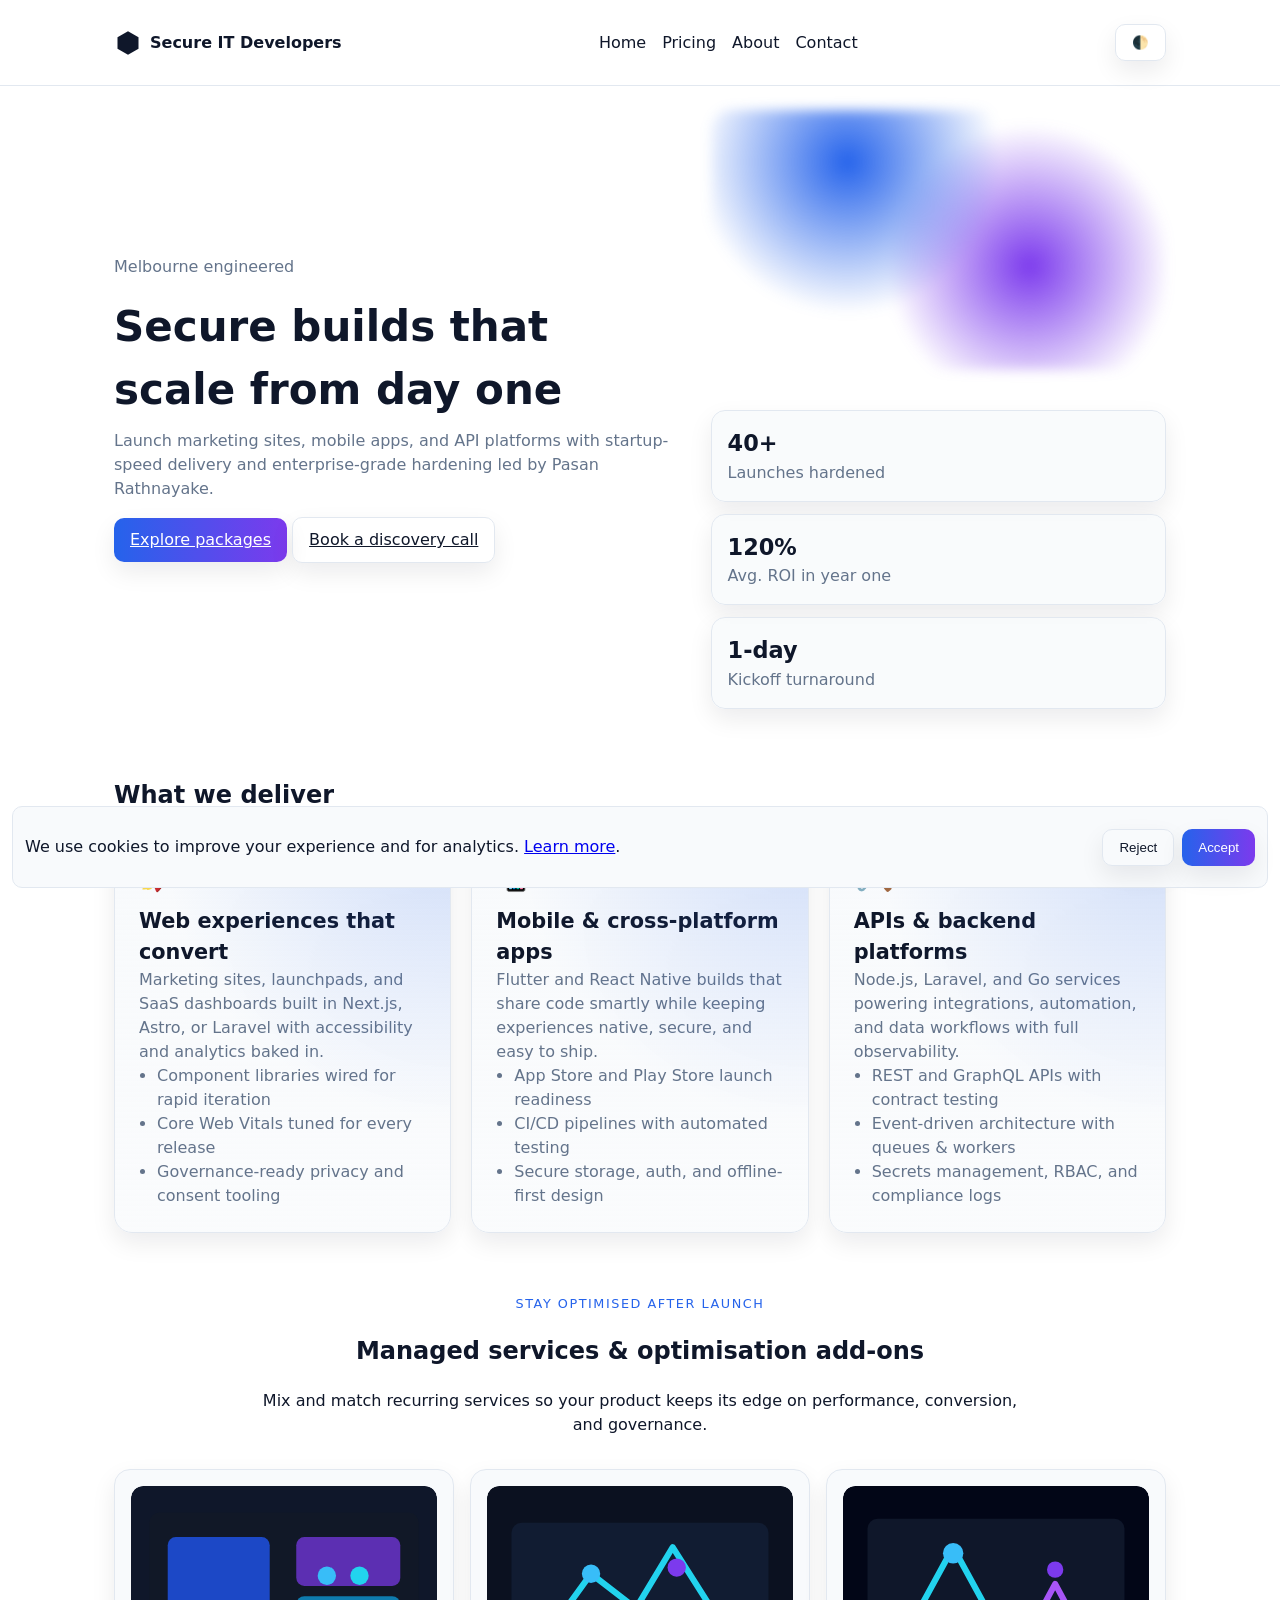
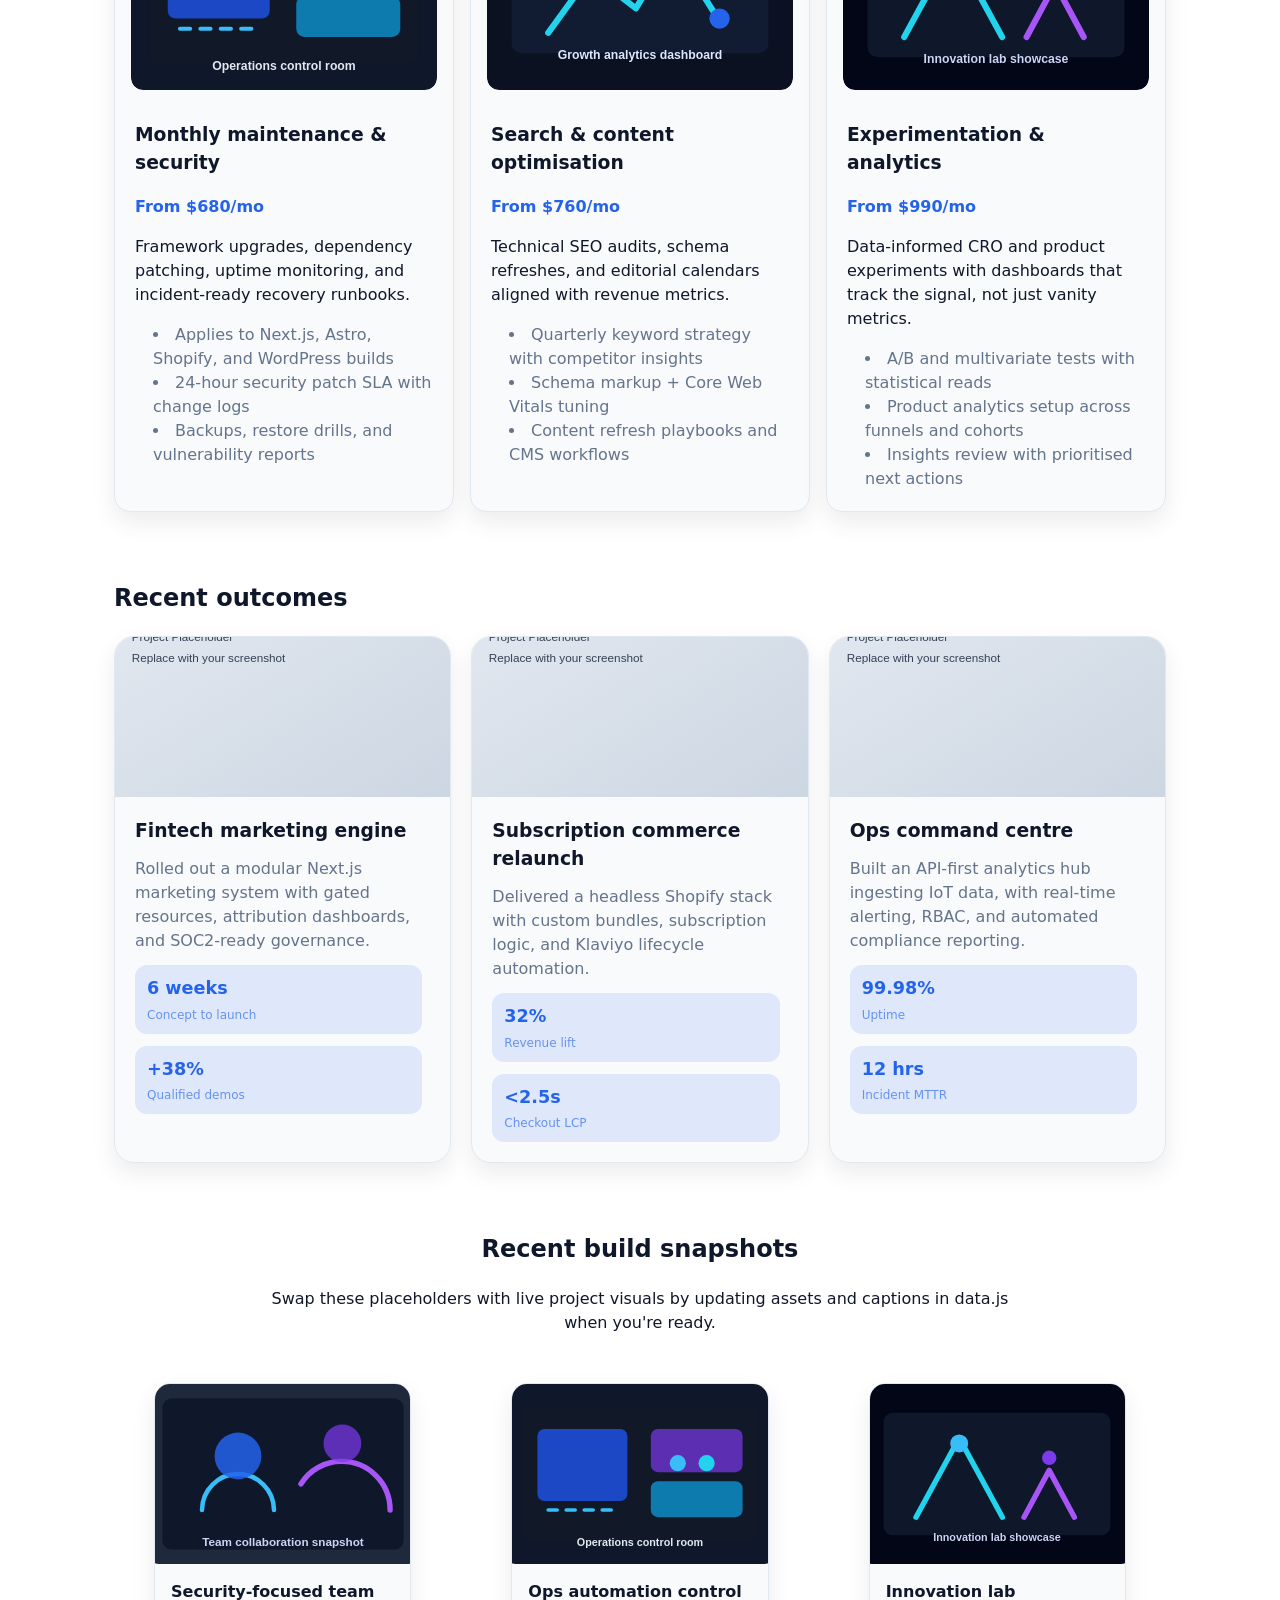
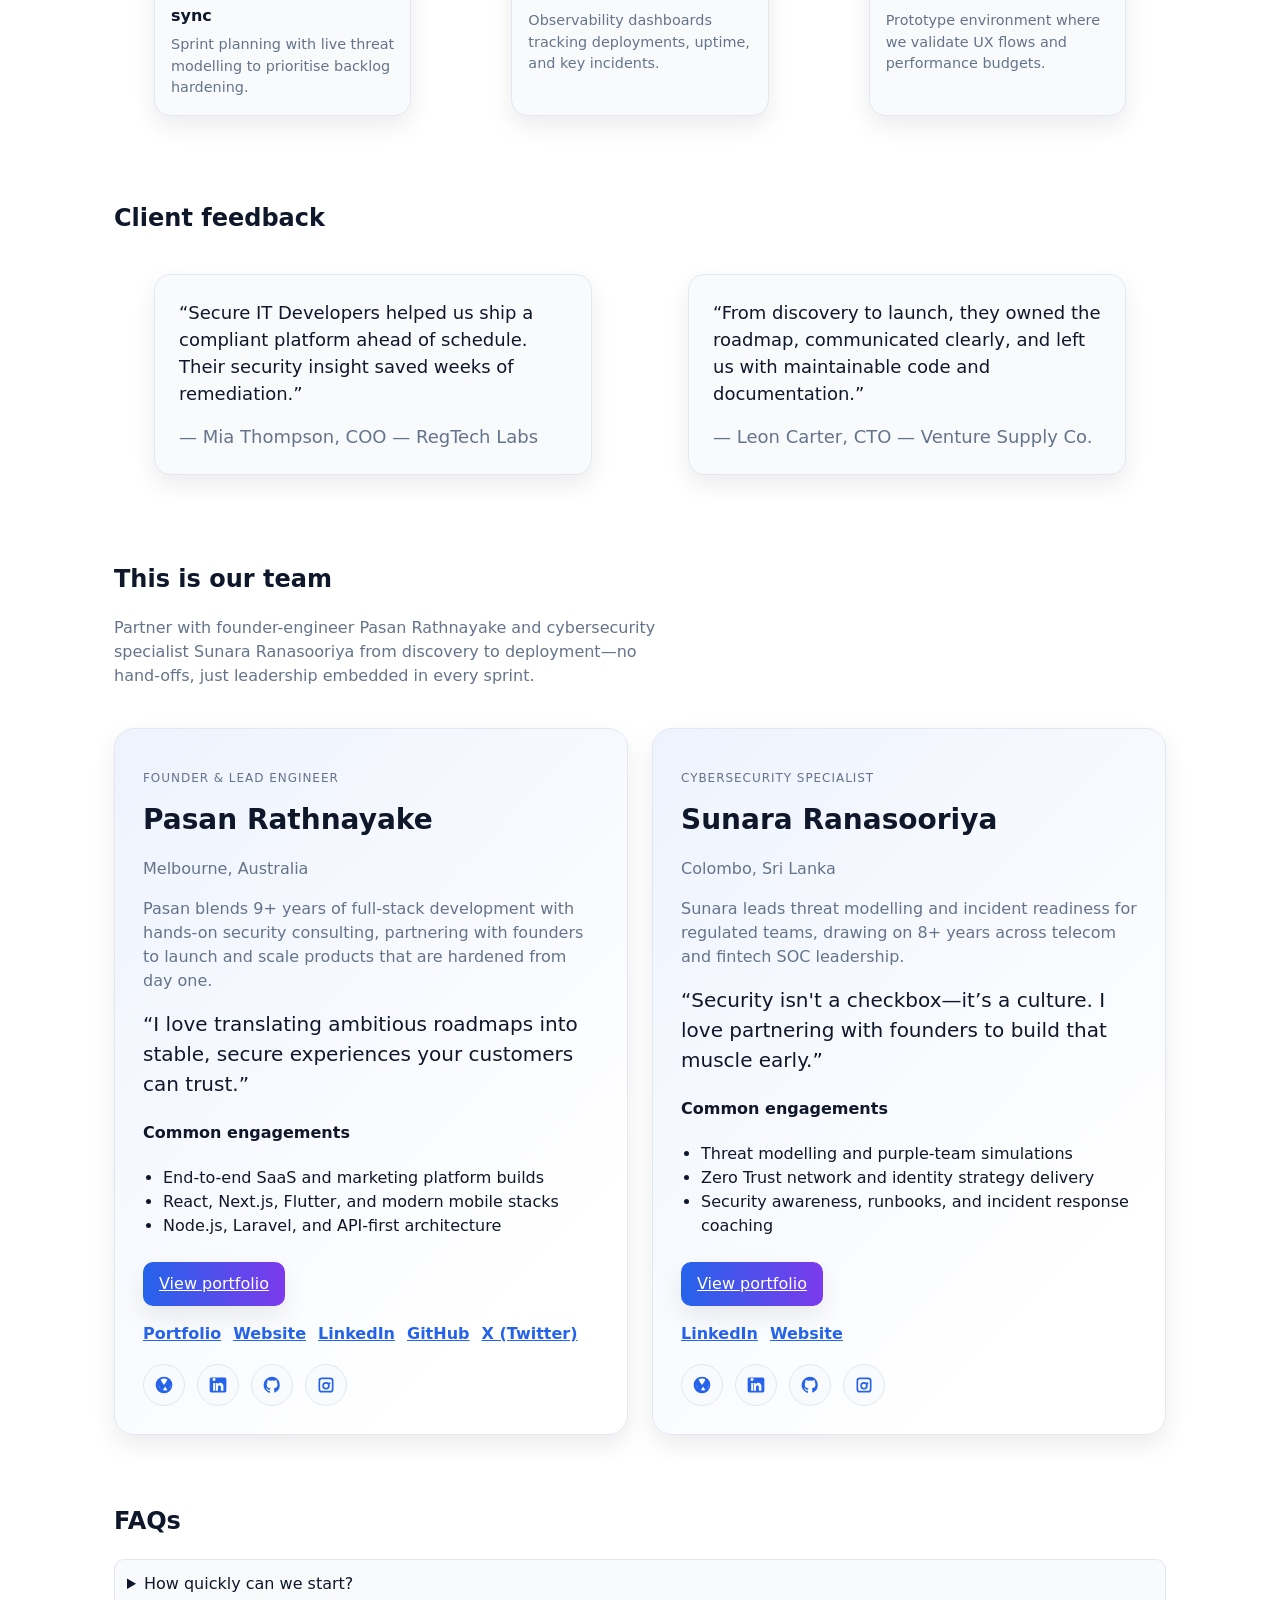
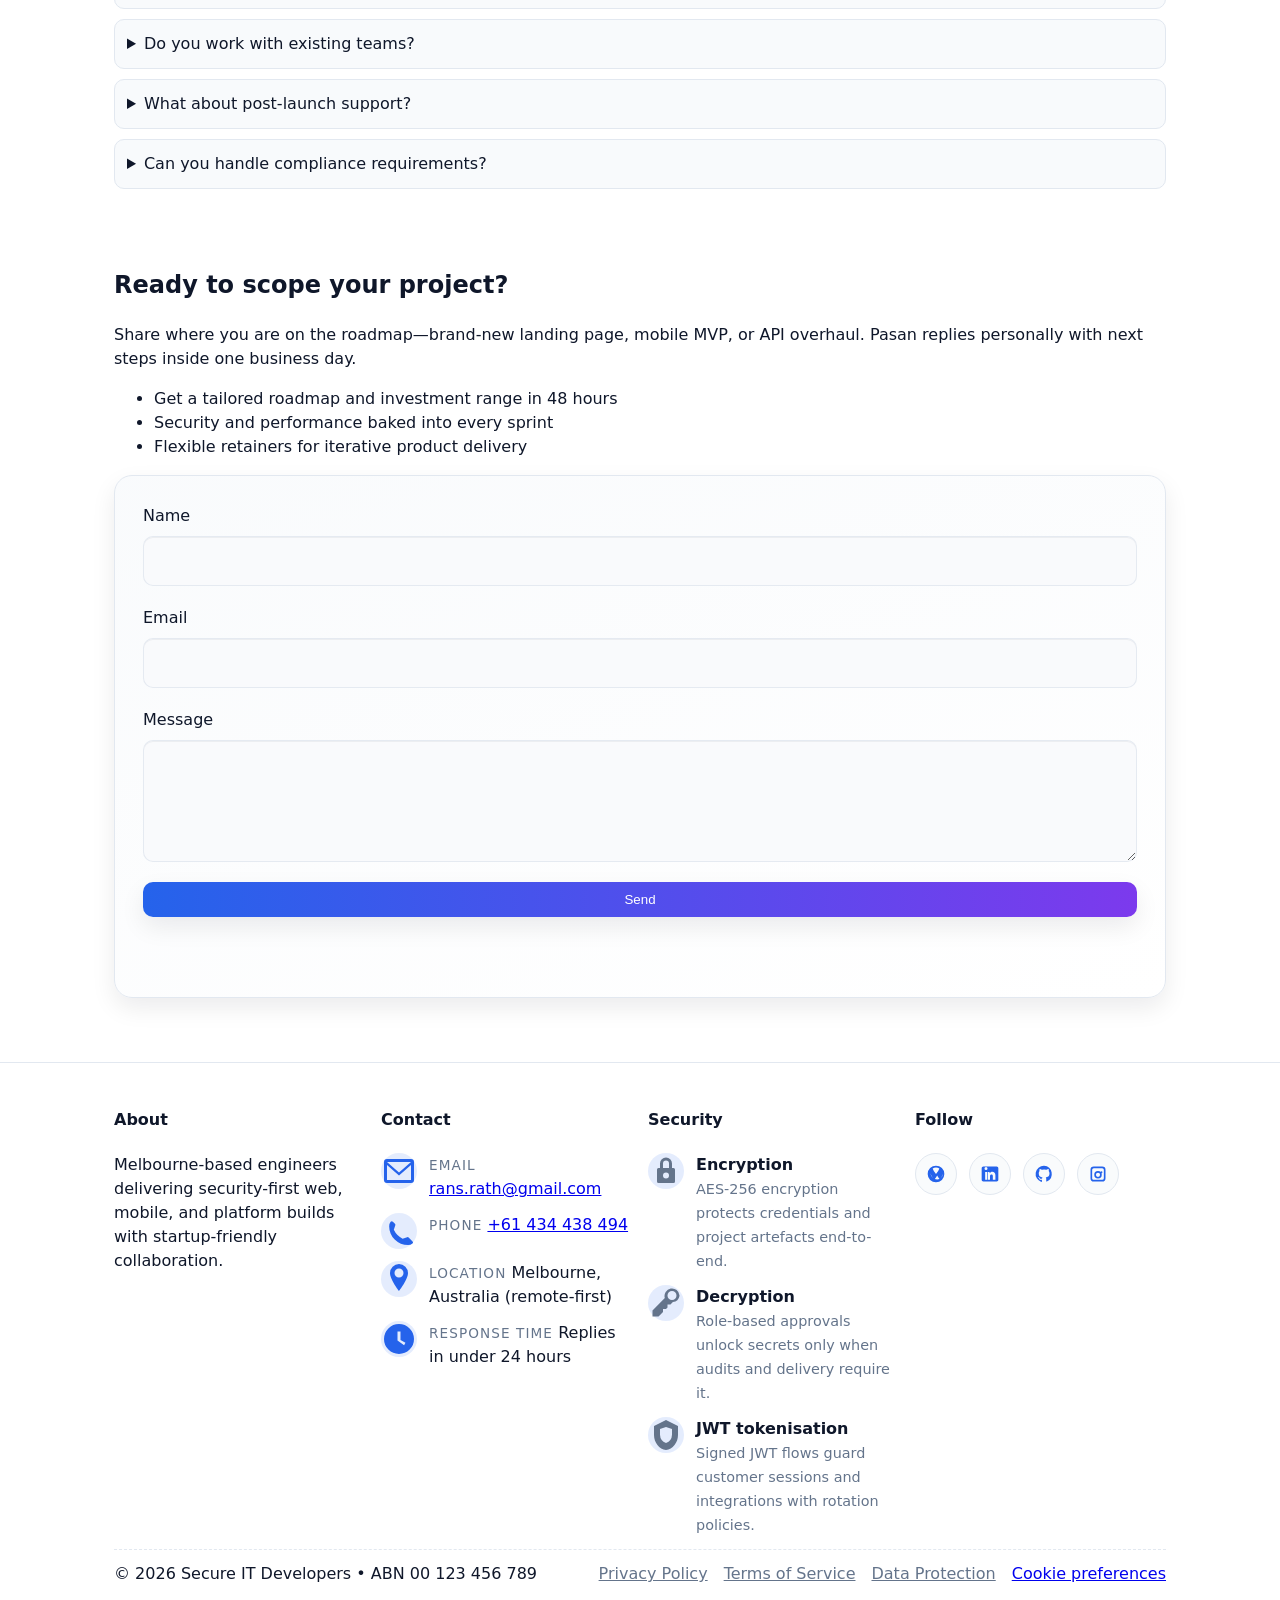
==== index.html @ 6c577ab0 "Refine payment review, legal content, and shared data structure" ====
<!DOCTYPE html>
<html lang="en" data-theme="light">
  <head>
    <meta charset="utf-8" />
    <meta name="viewport" content="width=device-width, initial-scale=1" />
    <title>Secure IT Developers</title>
    <meta name="description" content="" />
    <meta name="keywords" content="" />
    <link rel="canonical" href="#" />
    <meta property="og:title" content="" />
    <meta property="og:description" content="" />
    <meta property="og:type" content="website" />
    <meta property="og:url" content="" />
    <meta property="og:image" content="" />
    <meta name="twitter:card" content="summary_large_image" />
    <meta name="twitter:title" content="" />
    <meta name="twitter:description" content="" />
    <meta name="twitter:image" content="" />
    <link rel="icon" href="assets/img/favicon.svg" />
    <link rel="stylesheet" href="assets/css/styles.css" />
    <script defer src="assets/js/env.js"></script>
    <script defer src="assets/js/data.js"></script>
    <script type="module" src="assets/js/main.js"></script>
    <script id="orgJsonLd" type="application/ld+json"></script>
  </head>

  <body data-page="home">
    <div id="pageLoader" class="page-loader" aria-hidden="true">
      <div class="page-loader__spinner"></div>
      <p>Loading Secure IT Developers…</p>
    </div>
    <header class="site-header" role="banner">
      <div class="container nav-wrap">
        <a class="brand" href="index.html" aria-label="Go to home">
          <svg width="28" height="28" viewBox="0 0 24 24" aria-hidden="true">
            <path d="M12 2l9 5v10l-9 5-9-5V7l9-5z" fill="currentColor" />
          </svg>
          <span data-bind="brandName"></span>
        </a>
        <nav id="primaryNav" class="primary-nav" role="navigation" aria-label="Primary"></nav>
        <button
          id="themeToggle"
          class="btn btn-ghost"
          aria-pressed="false"
          aria-label="Toggle dark mode"
        >
          🌓
        </button>
      </div>
    </header>

    <main id="main">
      <section class="hero container">
        <div class="hero-text">
          <p class="eyebrow" id="heroEyebrow"></p>
          <h1 id="heroTitle"></h1>
          <p id="heroSubtitle"></p>
          <div class="cta-row">
            <a class="btn" id="heroPrimary" href="#"></a>
            <a class="btn btn-ghost" id="heroSecondary" href="#"></a>
          </div>
        </div>
        <div class="hero-art" aria-hidden="true">
          <div class="blob"></div>
          <div class="hero-metrics">
            <div>
              <strong>40+</strong>
              <span>Launches hardened</span>
            </div>
            <div>
              <strong>120%</strong>
              <span>Avg. ROI in year one</span>
            </div>
            <div>
              <strong>1-day</strong>
              <span>Kickoff turnaround</span>
            </div>
          </div>
        </div>
      </section>

      <section class="container services js-reveal">
        <h2 id="servicesHeading"></h2>
        <div class="services-grid" id="servicesCards"></div>
      </section>

      <section class="container add-ons js-reveal">
        <div class="section-header">
          <p class="eyebrow" id="addOnsEyebrow"></p>
          <h2 id="addOnsHeading"></h2>
          <p id="addOnsCopy"></p>
        </div>
        <div class="grid-3" id="addOnsCards"></div>
      </section>

      <section class="container portfolio js-reveal">
        <h2 id="highlightsHeading"></h2>
        <div class="outcome-grid" id="highlightsGrid"></div>
      </section>

      <section class="container media-gallery js-reveal">
        <div class="section-header">
          <h2 id="galleryHeading"></h2>
          <p id="galleryCopy"></p>
        </div>
        <div class="gallery-grid" id="galleryGrid"></div>
      </section>

      <section class="container testimonials js-reveal">
        <h2 id="testimonialsHeading"></h2>
        <div class="quotes" id="testimonialsList"></div>
      </section>

      <section class="container team-spotlight">
        <div class="team-intro js-reveal">
          <h2 id="teamSpotlightHeading"></h2>
          <p id="teamSpotlightCopy"></p>
        </div>
        <div id="teamSpotlightGrid" class="team-grid" aria-live="polite"></div>
      </section>

      <section class="container faqs js-reveal">
        <h2>FAQs</h2>
        <div id="faqsContainer"></div>
      </section>

      <section id="contact" class="container contact">
        <h2 id="homeContactHeading"></h2>
        <p id="contactCopy"></p>
        <ul id="homeContactPoints"></ul>
        <form
          id="contactForm"
          class="form"
          novalidate
          data-form-key="contact"
        >
          <div class="form-row">
            <label for="name">Name</label>
            <input id="name" name="name" autocomplete="name" required />
          </div>
          <div class="form-row">
            <label for="email">Email</label>
            <input
              id="email"
              name="email"
              type="email"
              autocomplete="email"
              required
            />
          </div>
          <div class="form-row">
            <label for="msg">Message</label>
            <textarea id="msg" name="message" rows="4" required></textarea>
          </div>
          <input type="hidden" name="form" value="Home contact" />
          <button class="btn" type="submit">Send</button>
          <p id="contactStatus" role="status" aria-live="polite"></p>
        </form>
      </section>
    </main>

    <footer class="site-footer">
      <div class="container">
        <div class="foot-grid">
          <div>
            <h4>About</h4>
            <p id="footerAbout"></p>
          </div>
          <div>
            <h4>Contact</h4>
            <ul id="footerContact" class="footer-contact"></ul>
          </div>
          <div>
            <h4>Security</h4>
            <ul id="footerSecurity" class="footer-security"></ul>
          </div>
          <div>
            <h4>Follow</h4>
            <ul class="social" id="footerSocial"></ul>
          </div>
        </div>
        <div class="foot-bottom">
          <span id="footerLegal"></span>
          <nav id="footerPolicies" class="foot-links" aria-label="Legal"></nav>
          <a href="#" id="openCookie" class="link">Cookie preferences</a>
        </div>
      </div>
    </footer>

    <div
      id="cookieBanner"
      class="cookie-banner"
      role="dialog"
      aria-live="polite"
      aria-label="Cookie notice"
    >
      <p>
        We use cookies to improve your experience and for analytics.
        <a href="#" class="link">Learn more</a>.
      </p>
      <div class="cookie-actions">
        <button class="btn btn-ghost" data-cookie="reject">Reject</button>
        <button class="btn" data-cookie="accept">Accept</button>
      </div>
    </div>
  </body>
</html>
---- assets/css/styles.css ----
@import url("./base.css");
@import url("./components.css");
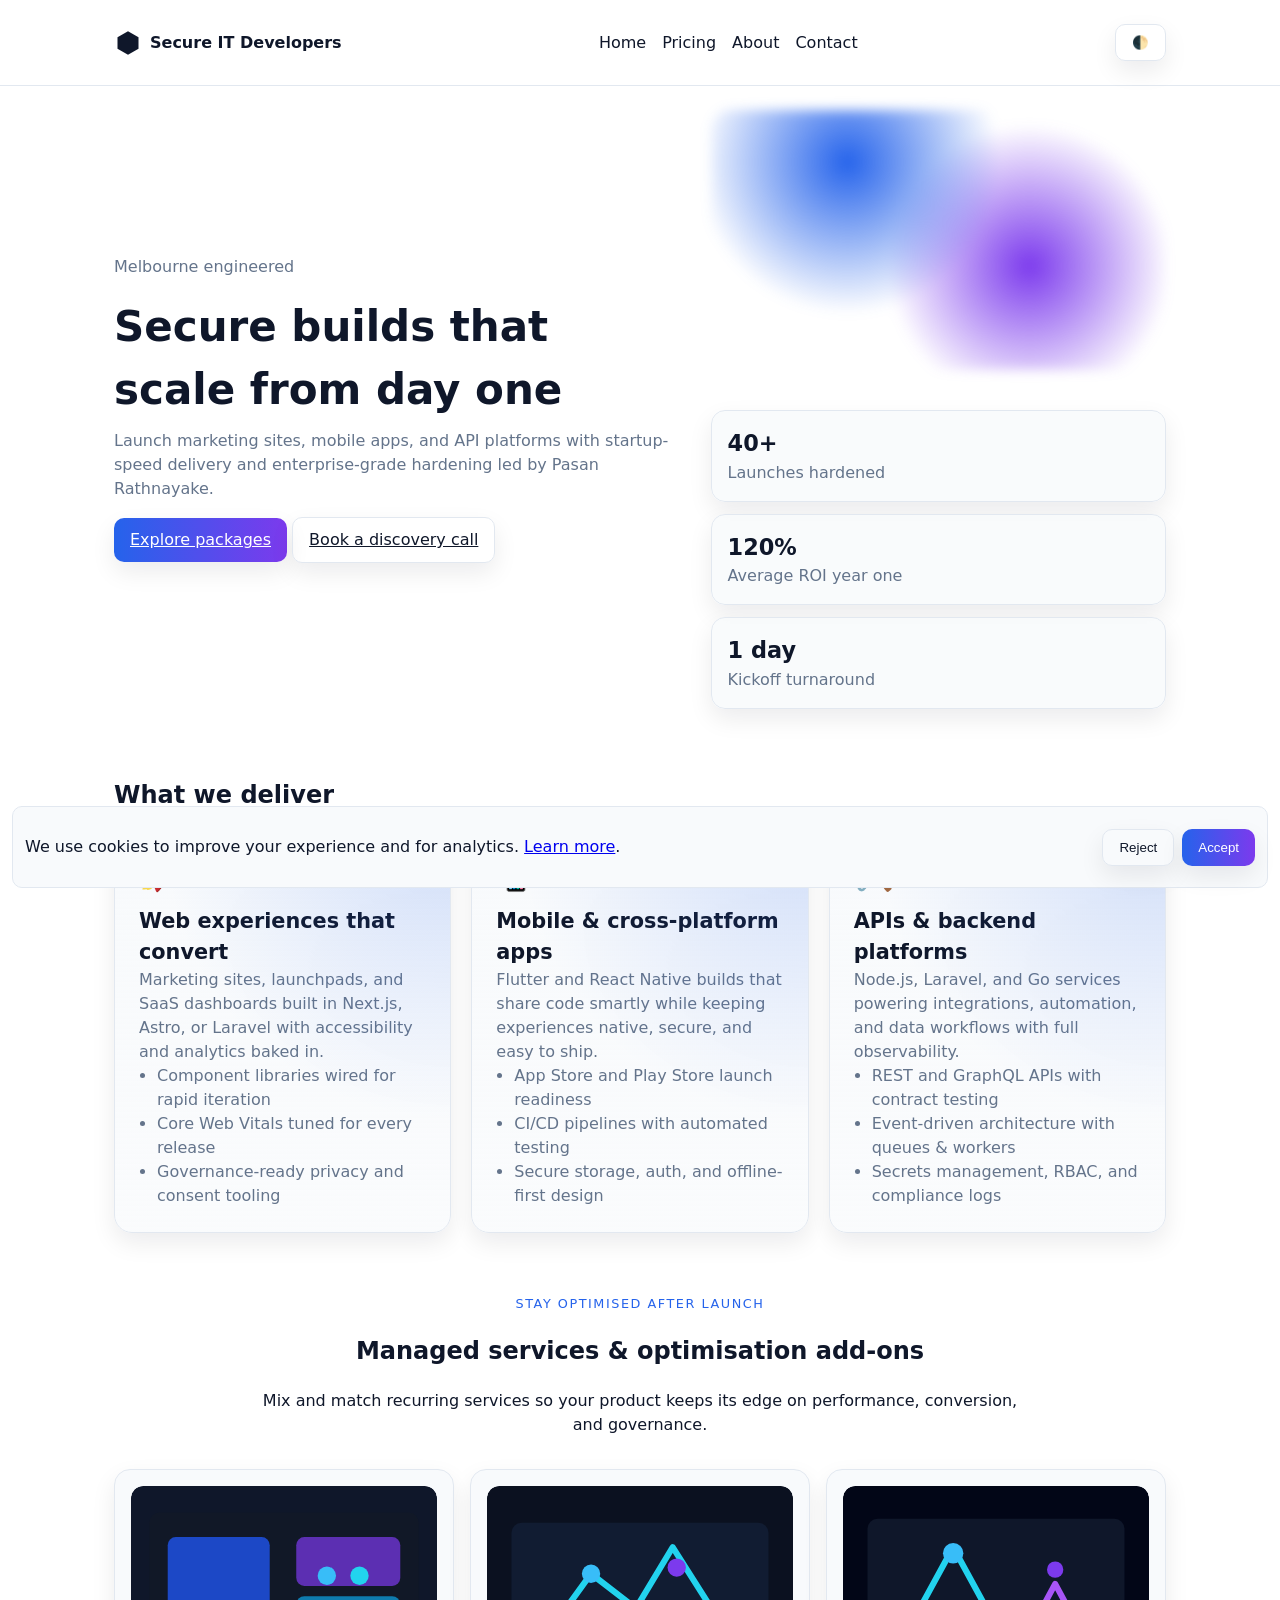
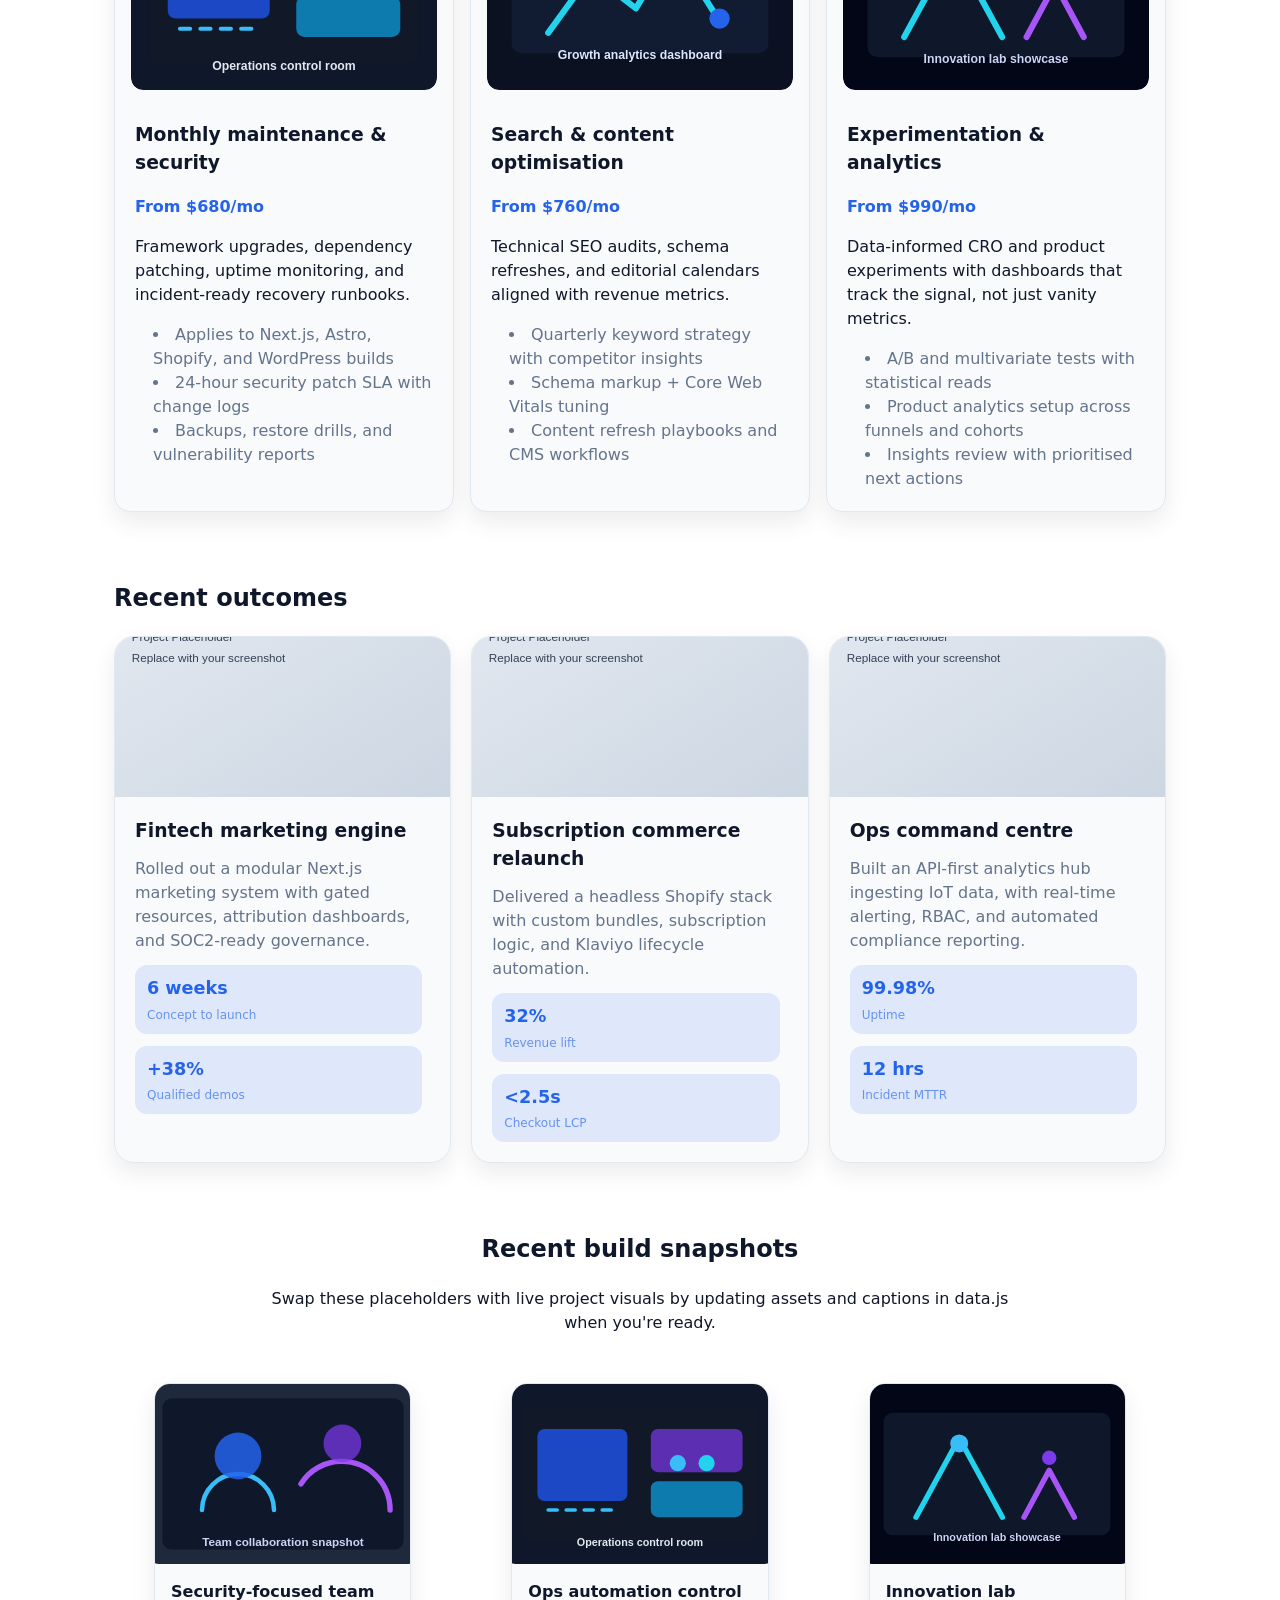
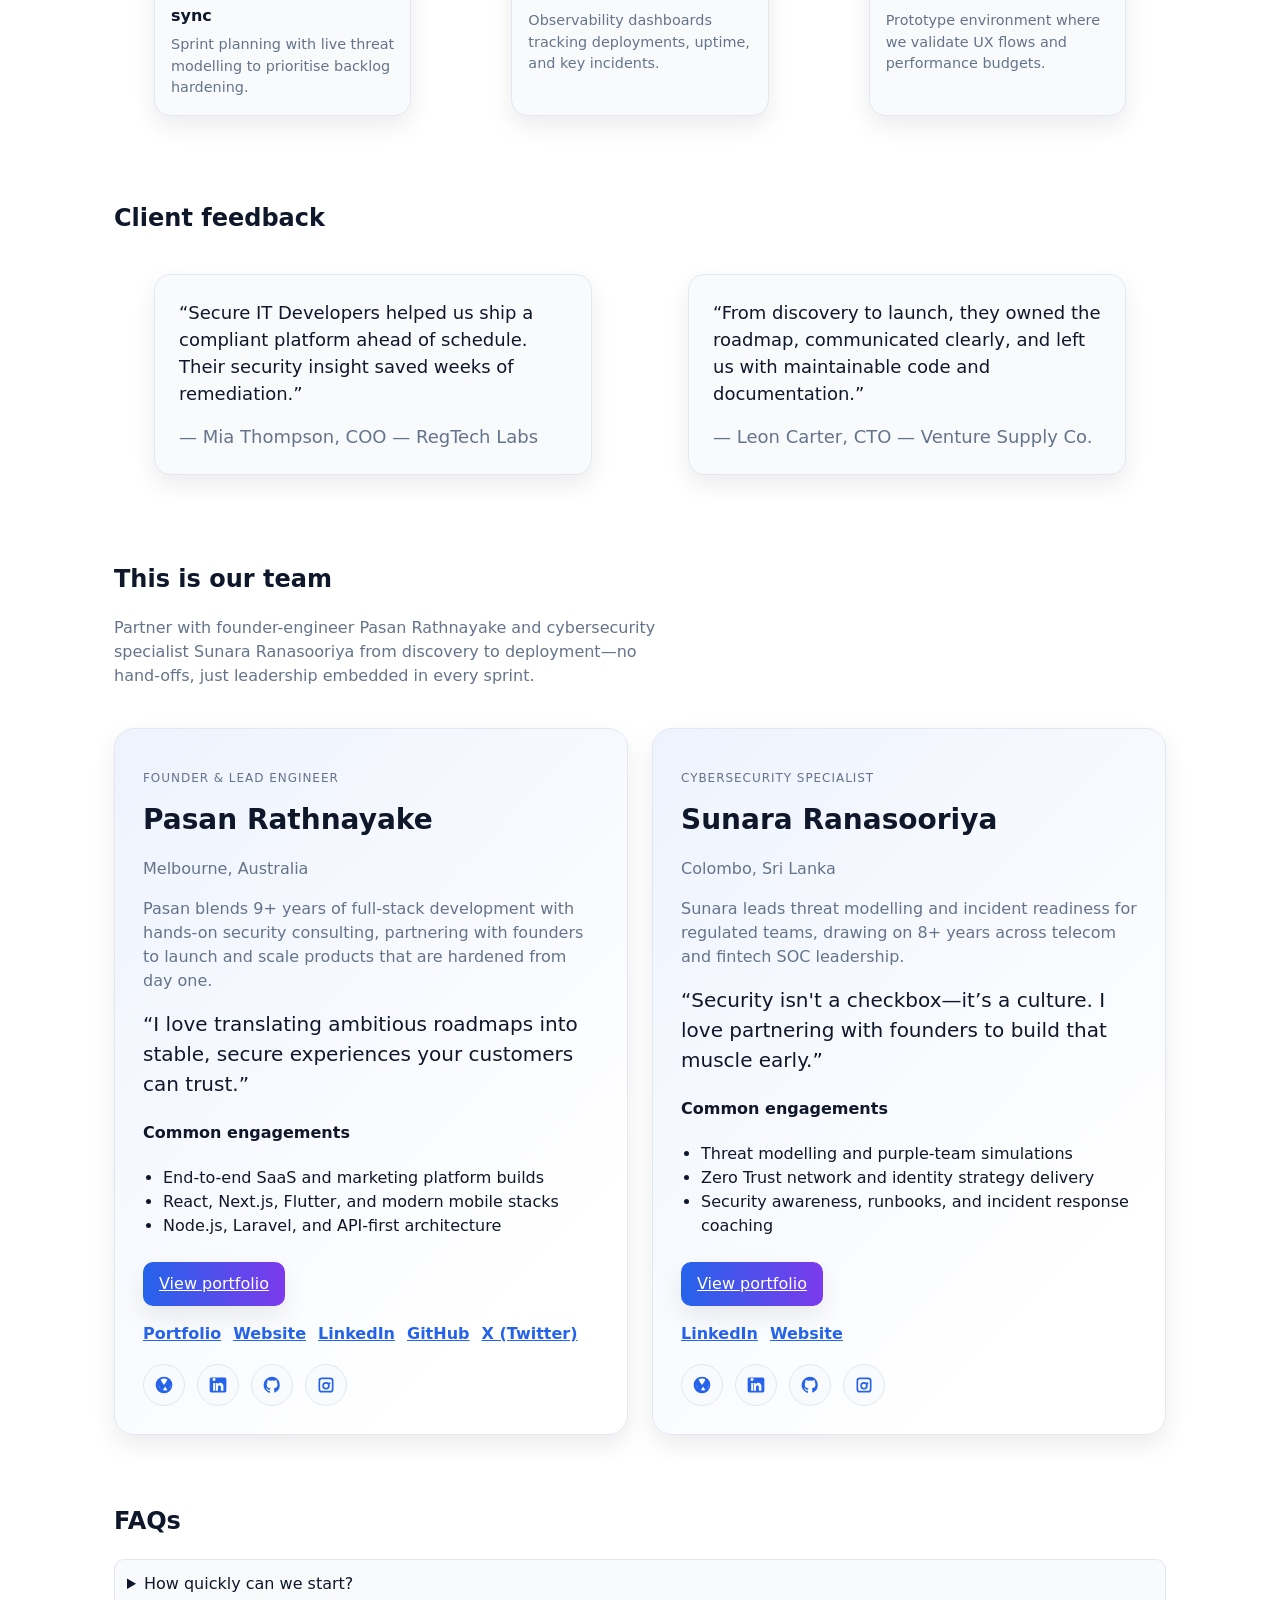
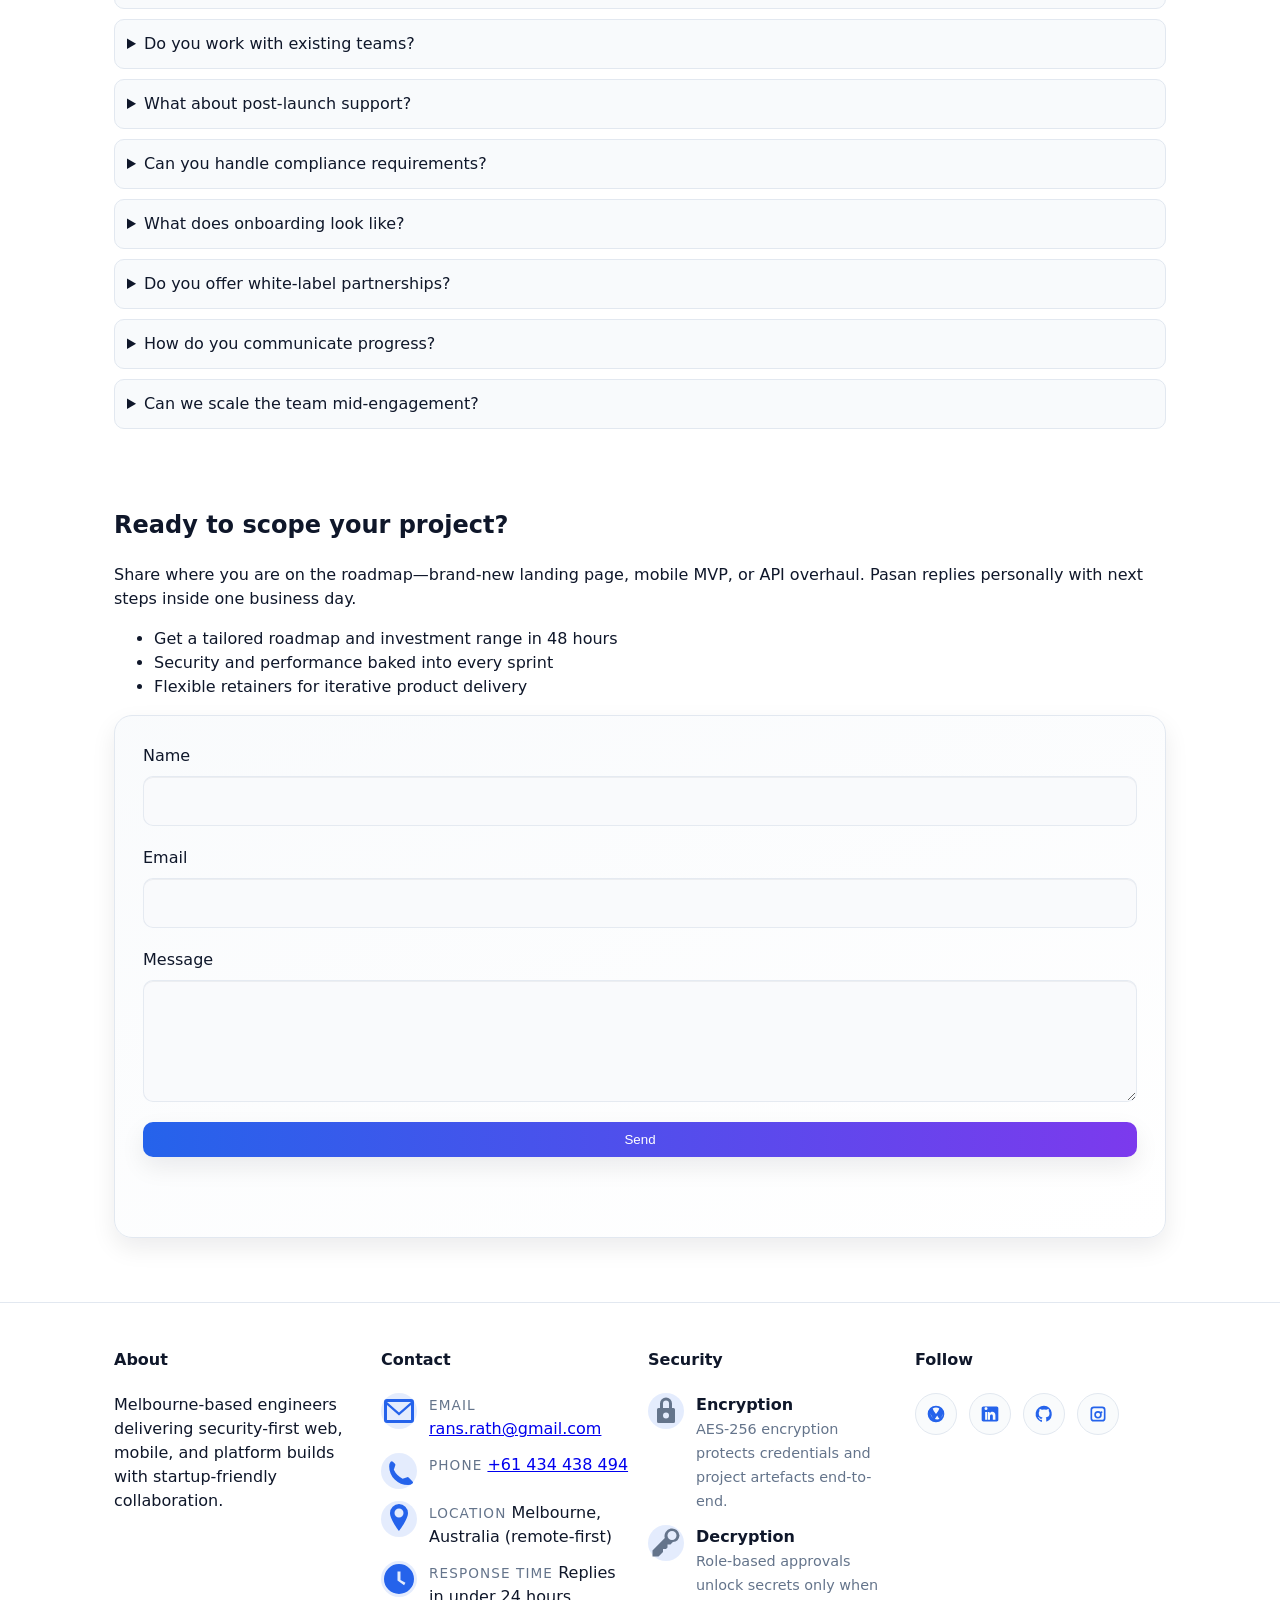
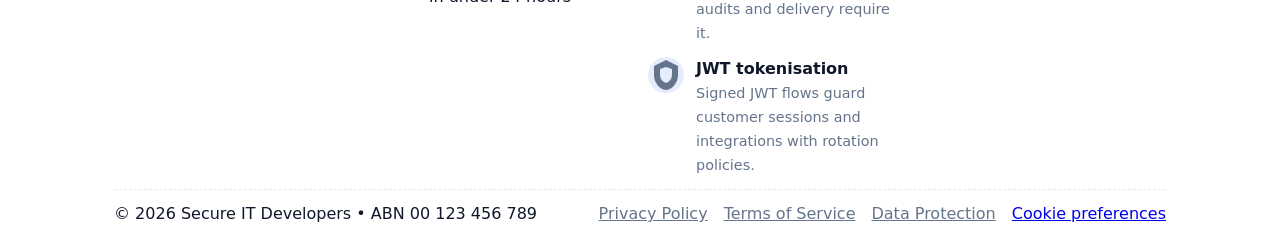
==== commit 5bca7f41: "Refine data-driven UI and responsive navigation" ====
--- a/index.html
+++ b/index.html
@@ -37,7 +37,19 @@
           </svg>
           <span data-bind="brandName"></span>
         </a>
+        <button
+          id="mobileNavToggle"
+          class="nav-toggle"
+          aria-expanded="false"
+          aria-controls="mobileNav"
+        >
+          <span class="sr-only">Toggle navigation</span>
+          <span class="nav-toggle__bar"></span>
+          <span class="nav-toggle__bar"></span>
+          <span class="nav-toggle__bar"></span>
+        </button>
         <nav id="primaryNav" class="primary-nav" role="navigation" aria-label="Primary"></nav>
+        <nav id="mobileNav" class="mobile-nav" role="navigation" aria-label="Mobile" hidden></nav>
         <button
           id="themeToggle"
           class="btn btn-ghost"
@@ -46,6 +58,7 @@
         >
           🌓
         </button>
+
       </div>
     </header>
 
@@ -62,20 +75,7 @@
         </div>
         <div class="hero-art" aria-hidden="true">
           <div class="blob"></div>
-          <div class="hero-metrics">
-            <div>
-              <strong>40+</strong>
-              <span>Launches hardened</span>
-            </div>
-            <div>
-              <strong>120%</strong>
-              <span>Avg. ROI in year one</span>
-            </div>
-            <div>
-              <strong>1-day</strong>
-              <span>Kickoff turnaround</span>
-            </div>
-          </div>
+          <div class="hero-metrics" id="heroMetrics" aria-live="polite"></div>
         </div>
       </section>
 
@@ -182,7 +182,7 @@
         <div class="foot-bottom">
           <span id="footerLegal"></span>
           <nav id="footerPolicies" class="foot-links" aria-label="Legal"></nav>
-          <a href="#" id="openCookie" class="link">Cookie preferences</a>
+          <a href="#" id="openCookie" class="link" data-no-loader="true">Cookie preferences</a>
         </div>
       </div>
     </footer>
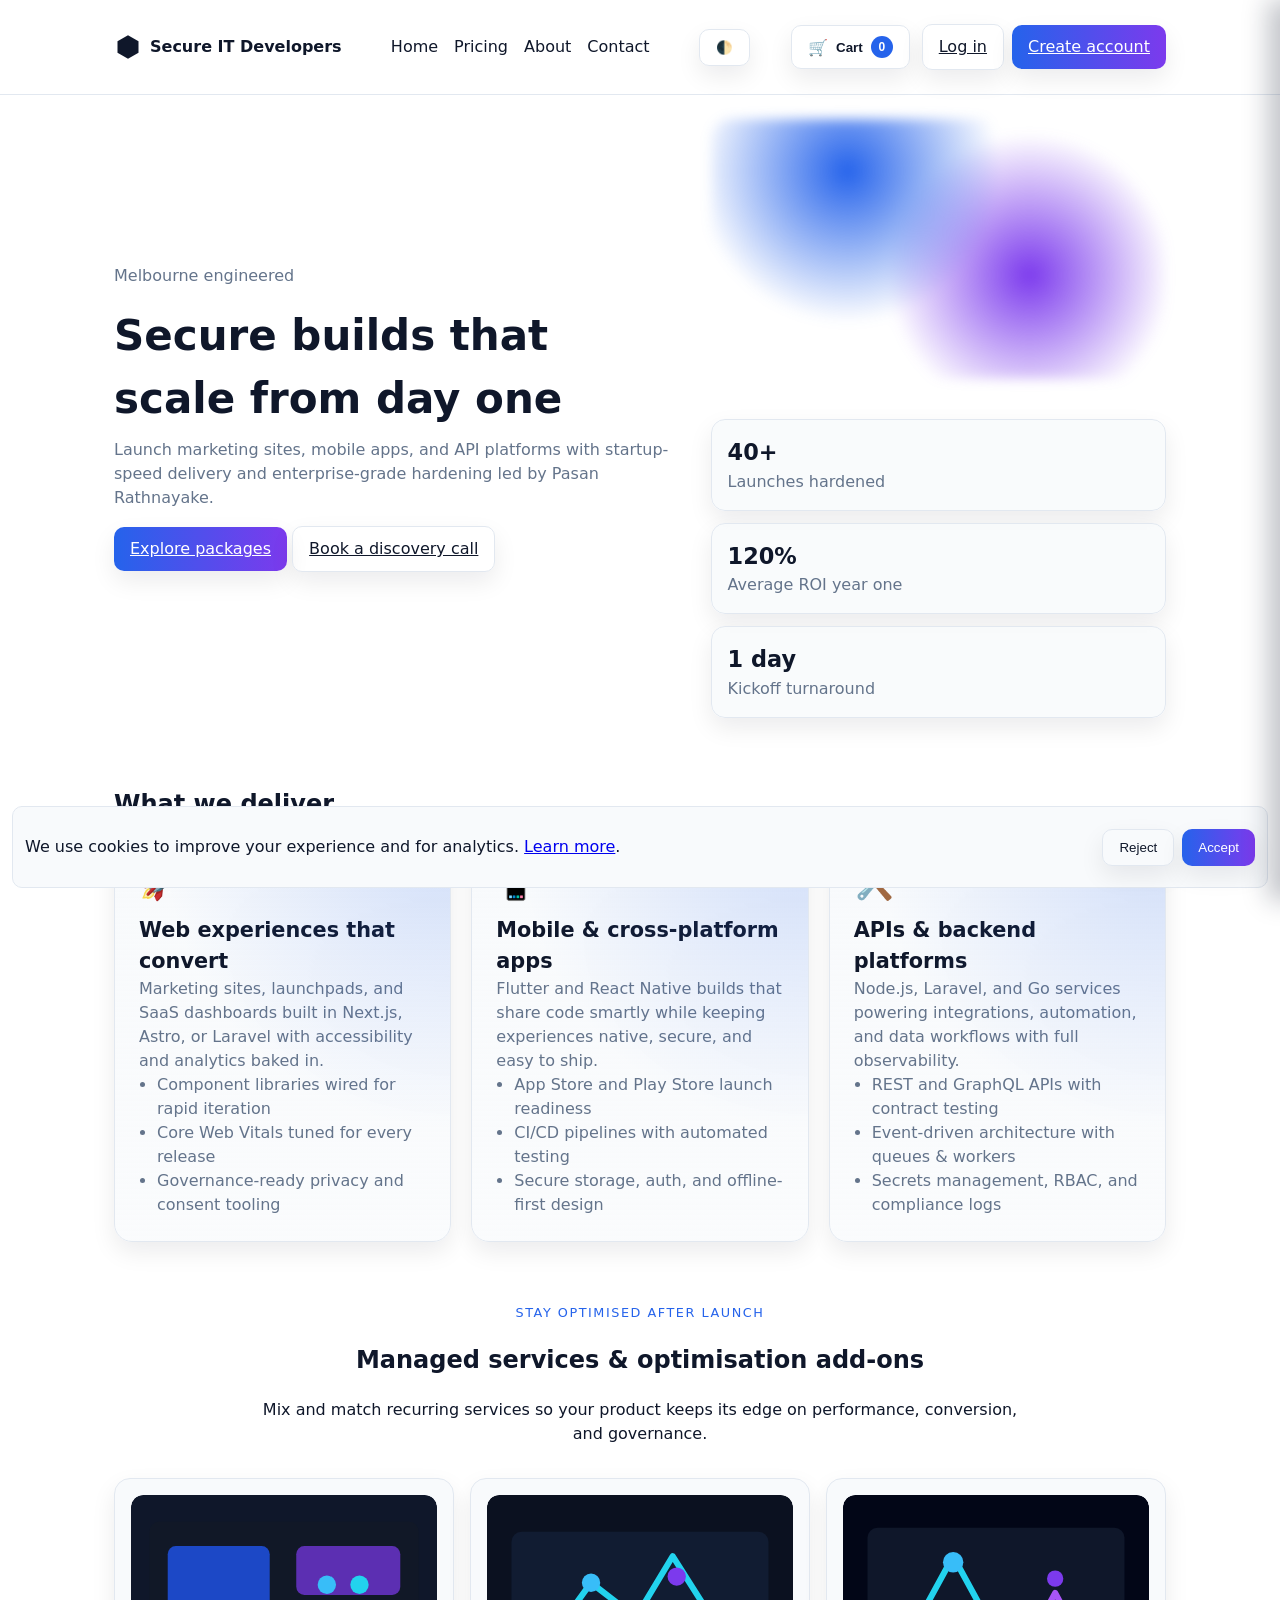
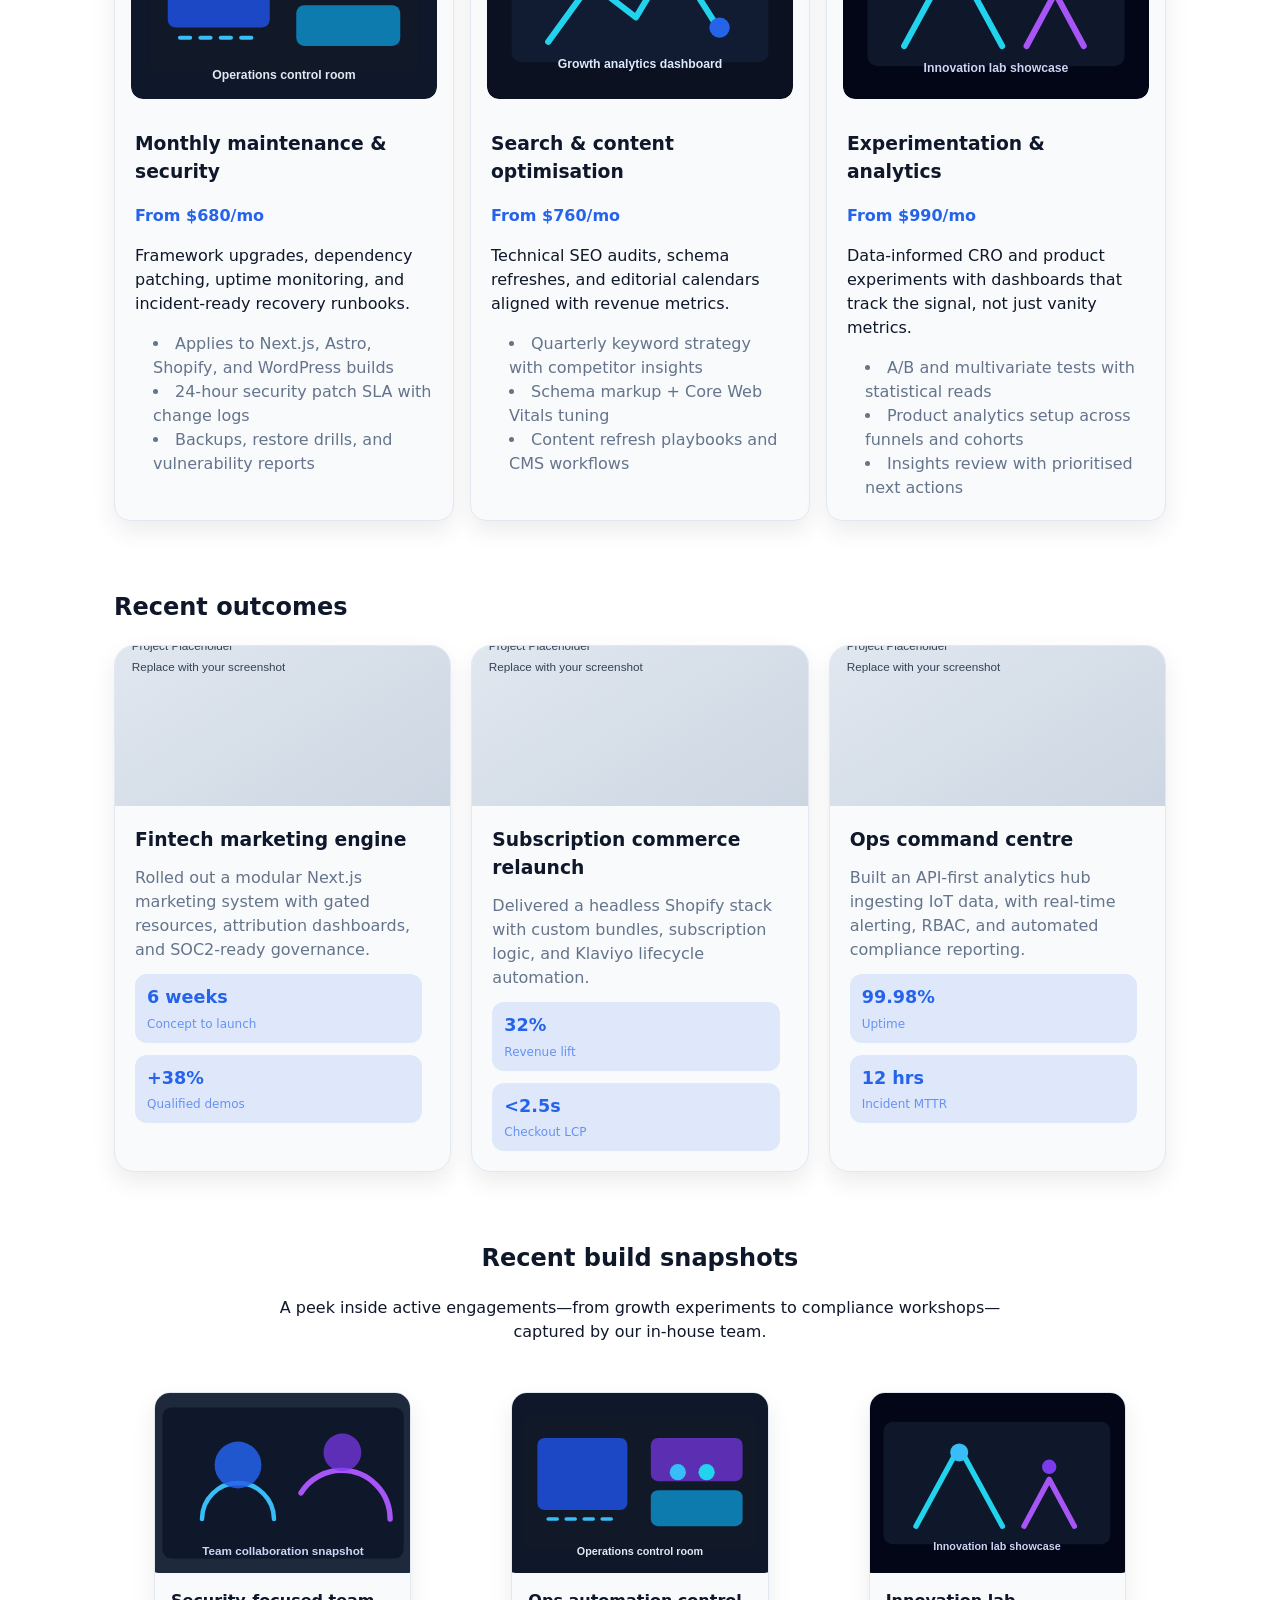
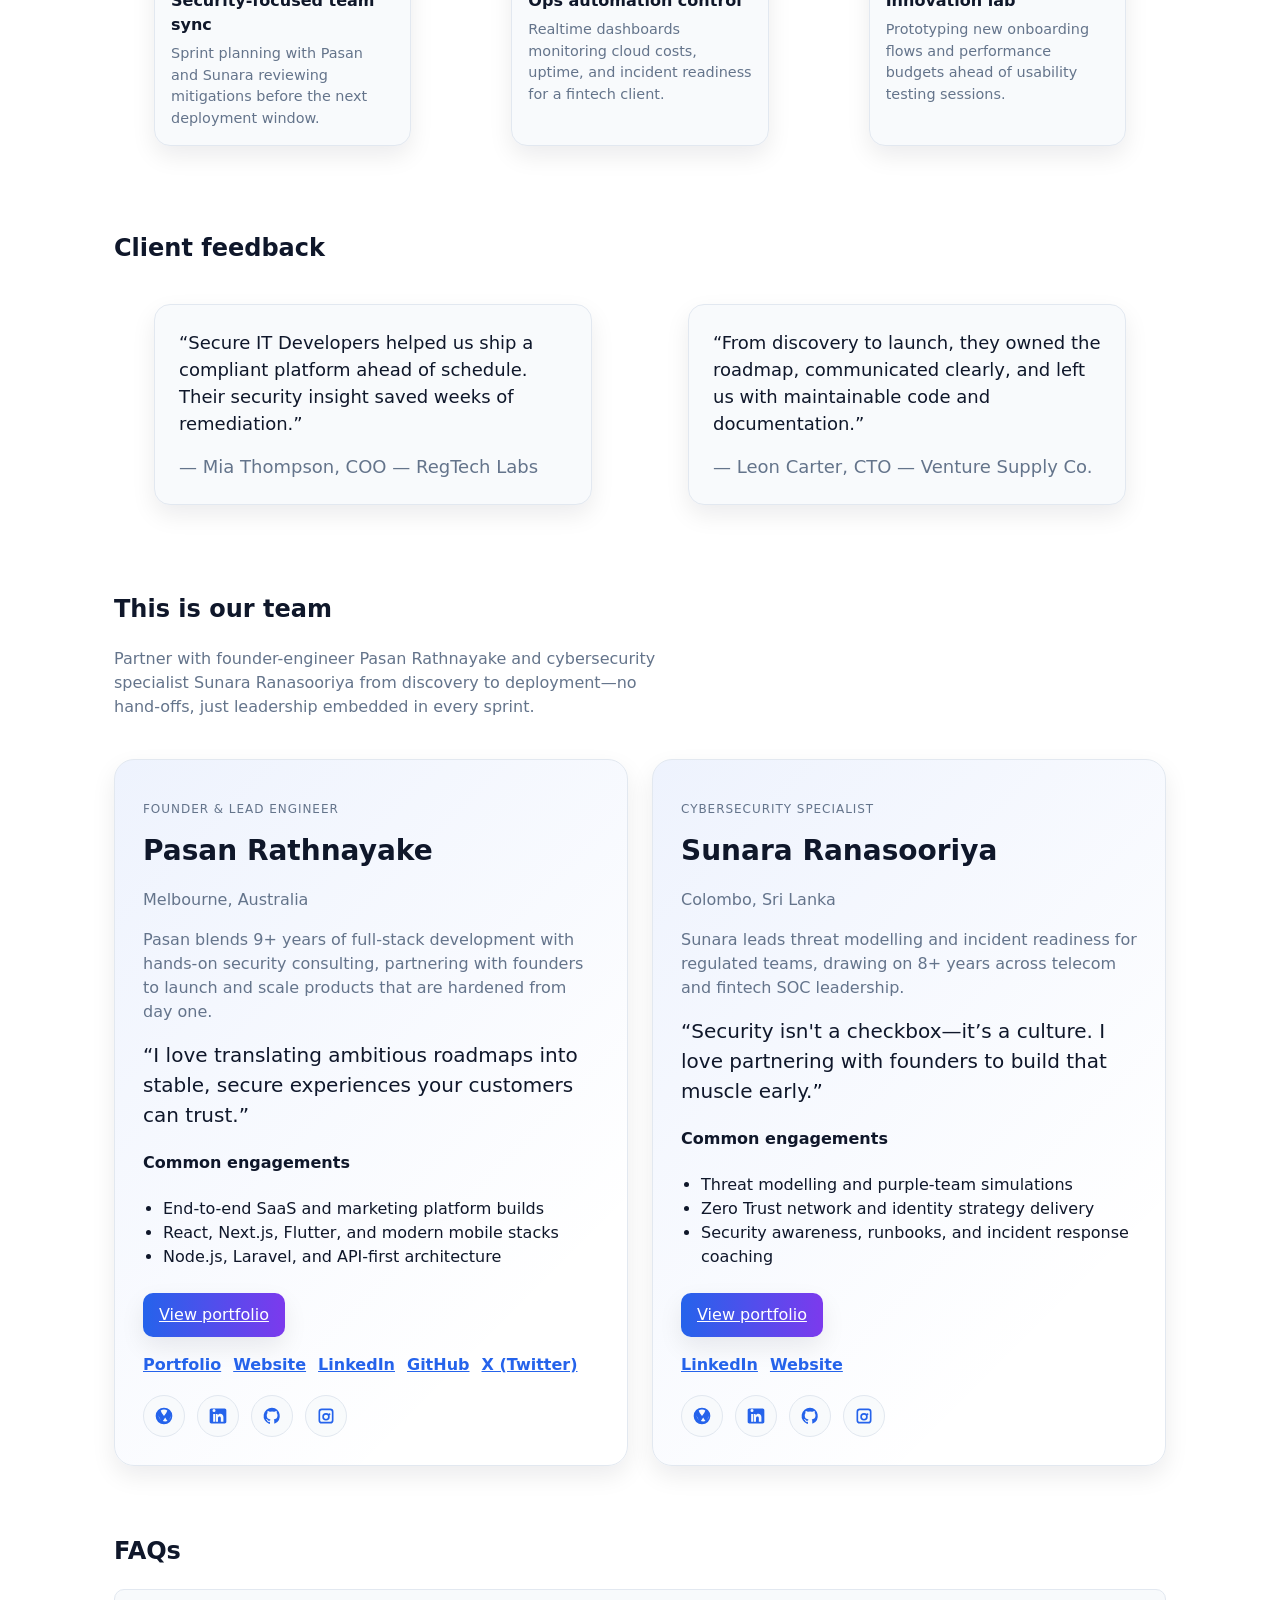
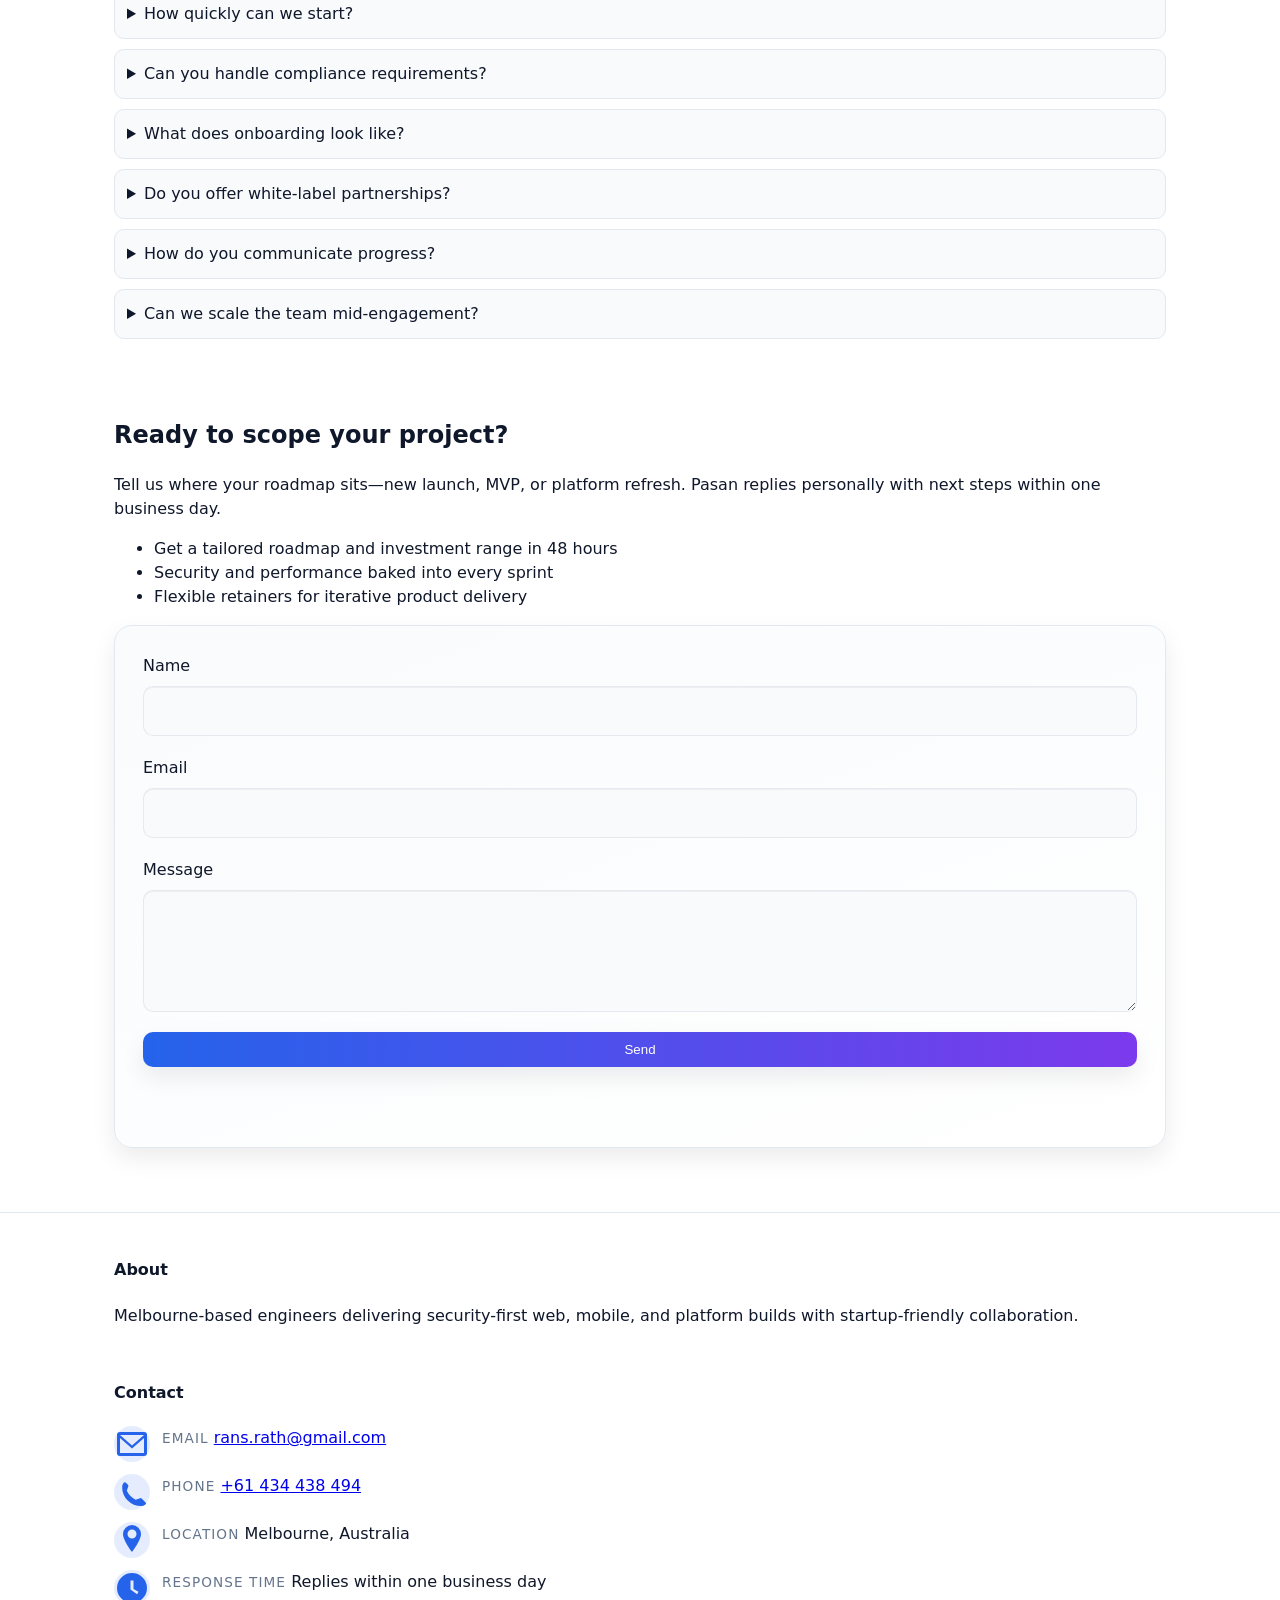
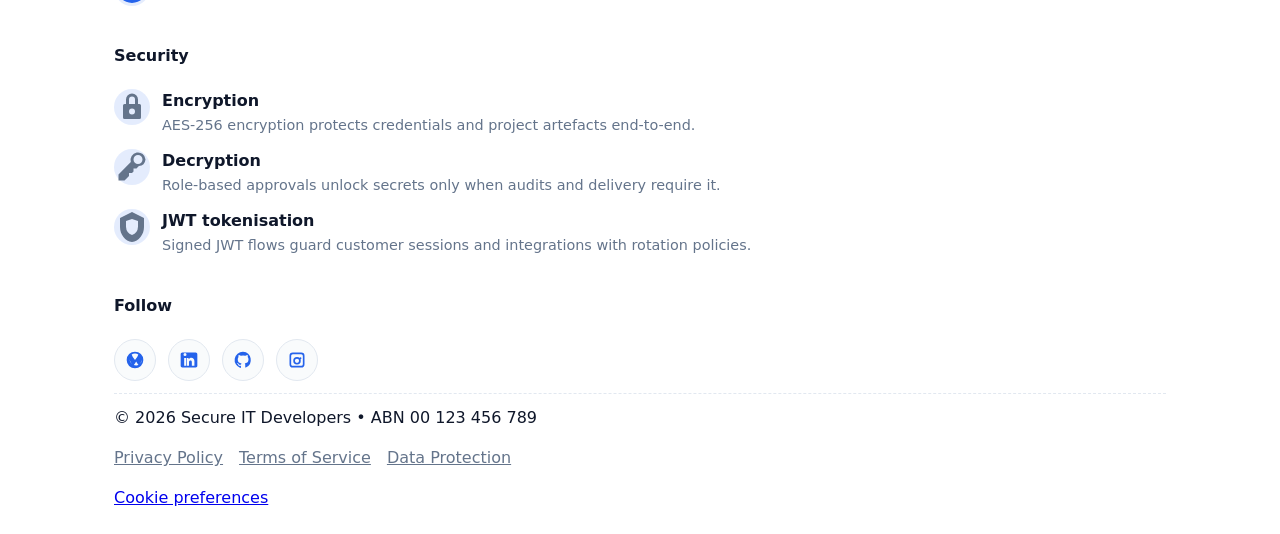
==== commit 04a90802: "Refactor data and styles into modular structure" ====
--- a/index.html
+++ b/index.html
@@ -19,7 +19,7 @@
     <link rel="icon" href="assets/img/favicon.svg" />
     <link rel="stylesheet" href="assets/css/styles.css" />
     <script defer src="assets/js/env.js"></script>
-    <script defer src="assets/js/data.js"></script>
+    <script type="module" src="assets/js/data/index.js"></script>
     <script type="module" src="assets/js/main.js"></script>
     <script id="orgJsonLd" type="application/ld+json"></script>
   </head>
--- a/assets/css/styles.css
+++ b/assets/css/styles.css
@@ -1,2 +1,16 @@
-@import url("./base.css");
-@import url("./components.css");
+@import url("./base/tokens.css");
+@import url("./base/reset.css");
+@import url("./base/helpers.css");
+@import url("./base/layout.css");
+@import url("./base/navigation.css");
+@import url("./base/buttons.css");
+
+@import url("./components/home.css");
+@import url("./components/about.css");
+@import url("./components/quote.css");
+@import url("./components/contact.css");
+@import url("./components/pricing.css");
+@import url("./components/legal.css");
+@import url("./components/detail.css");
+@import url("./components/auth.css");
+@import url("./components/cart.css");
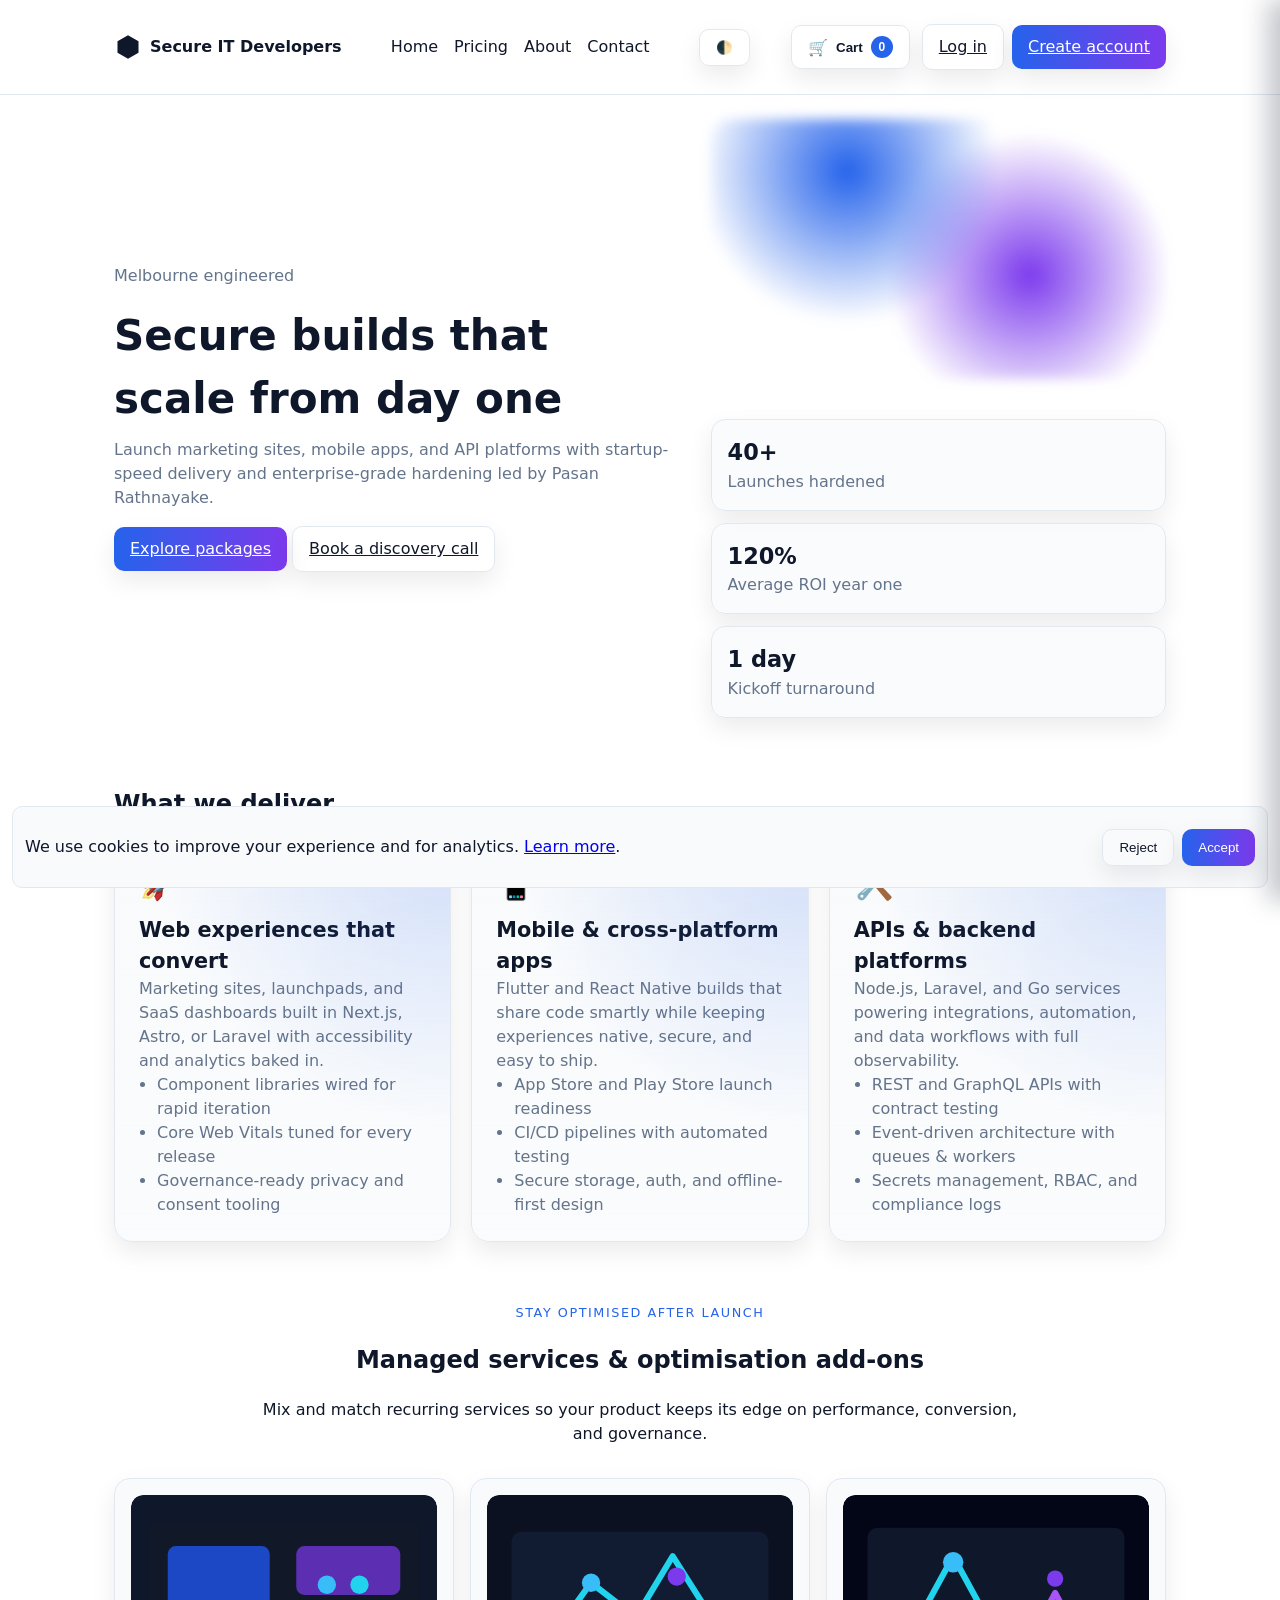
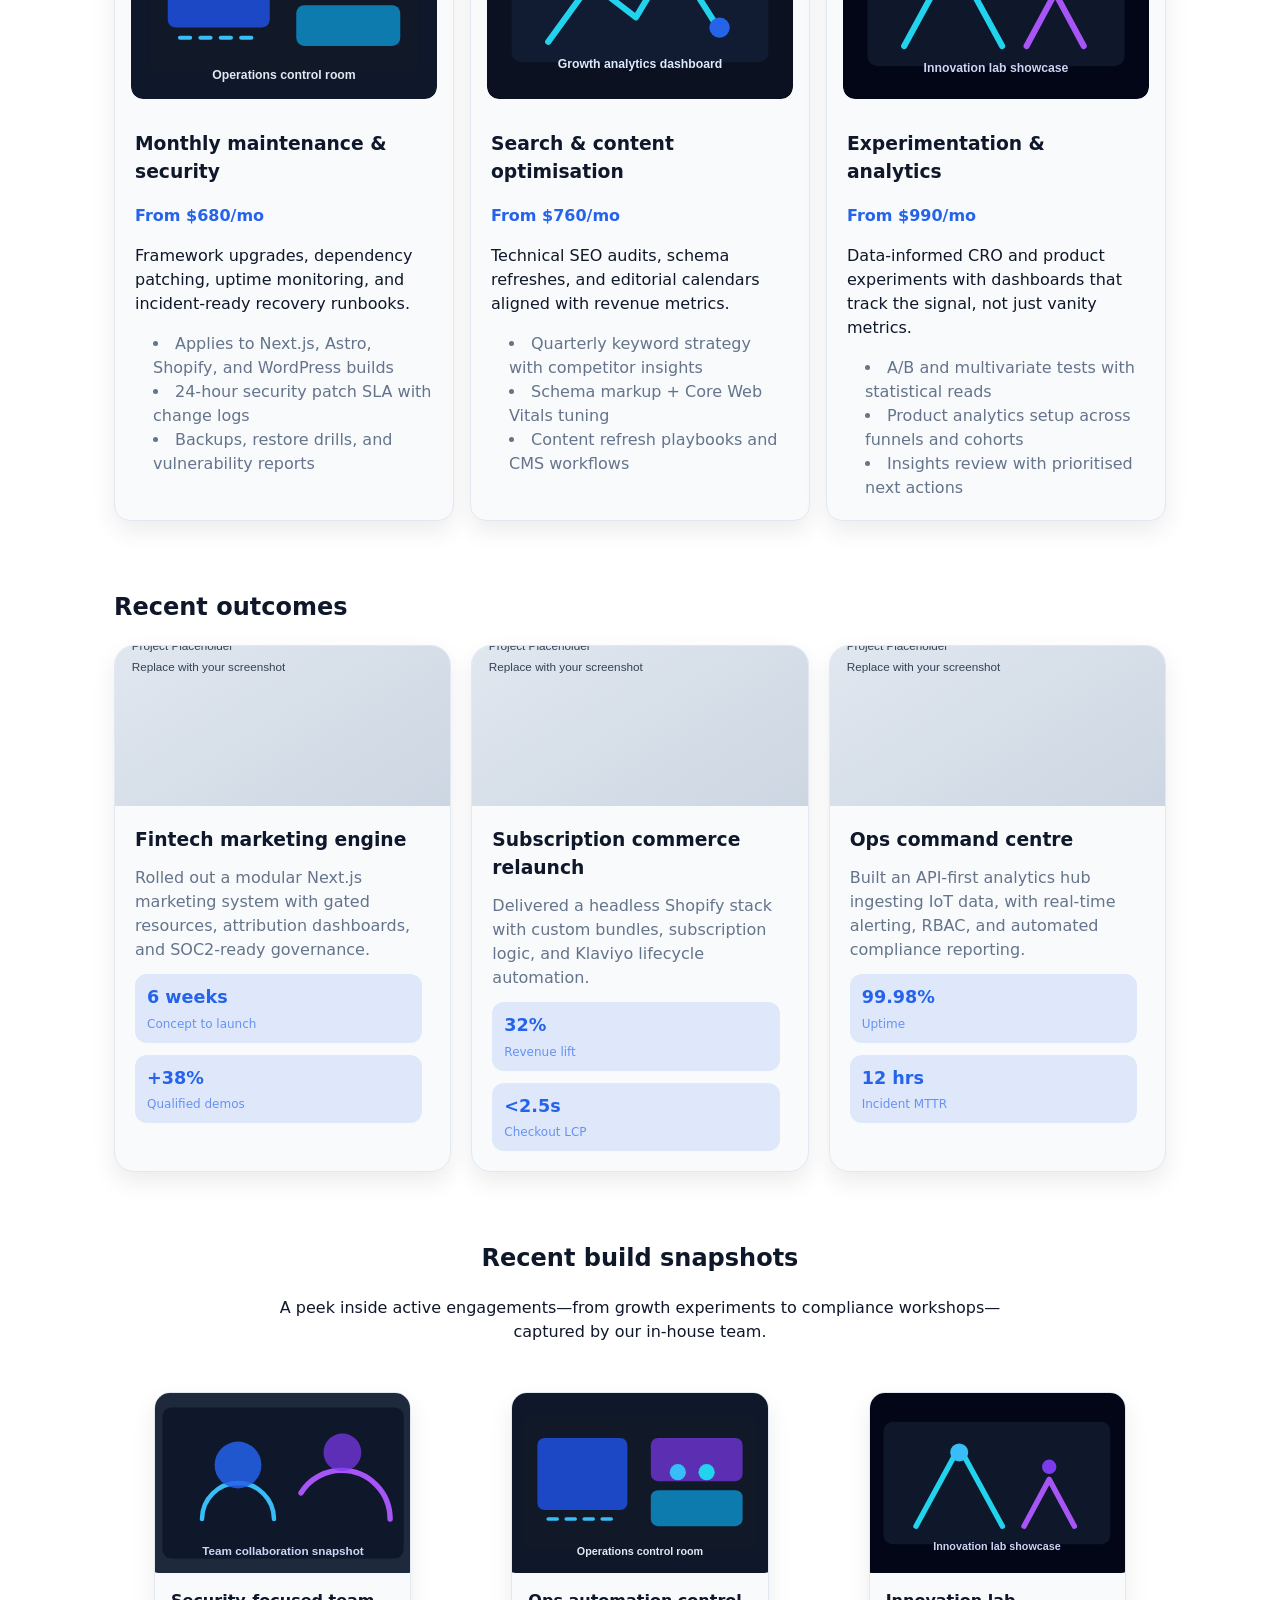
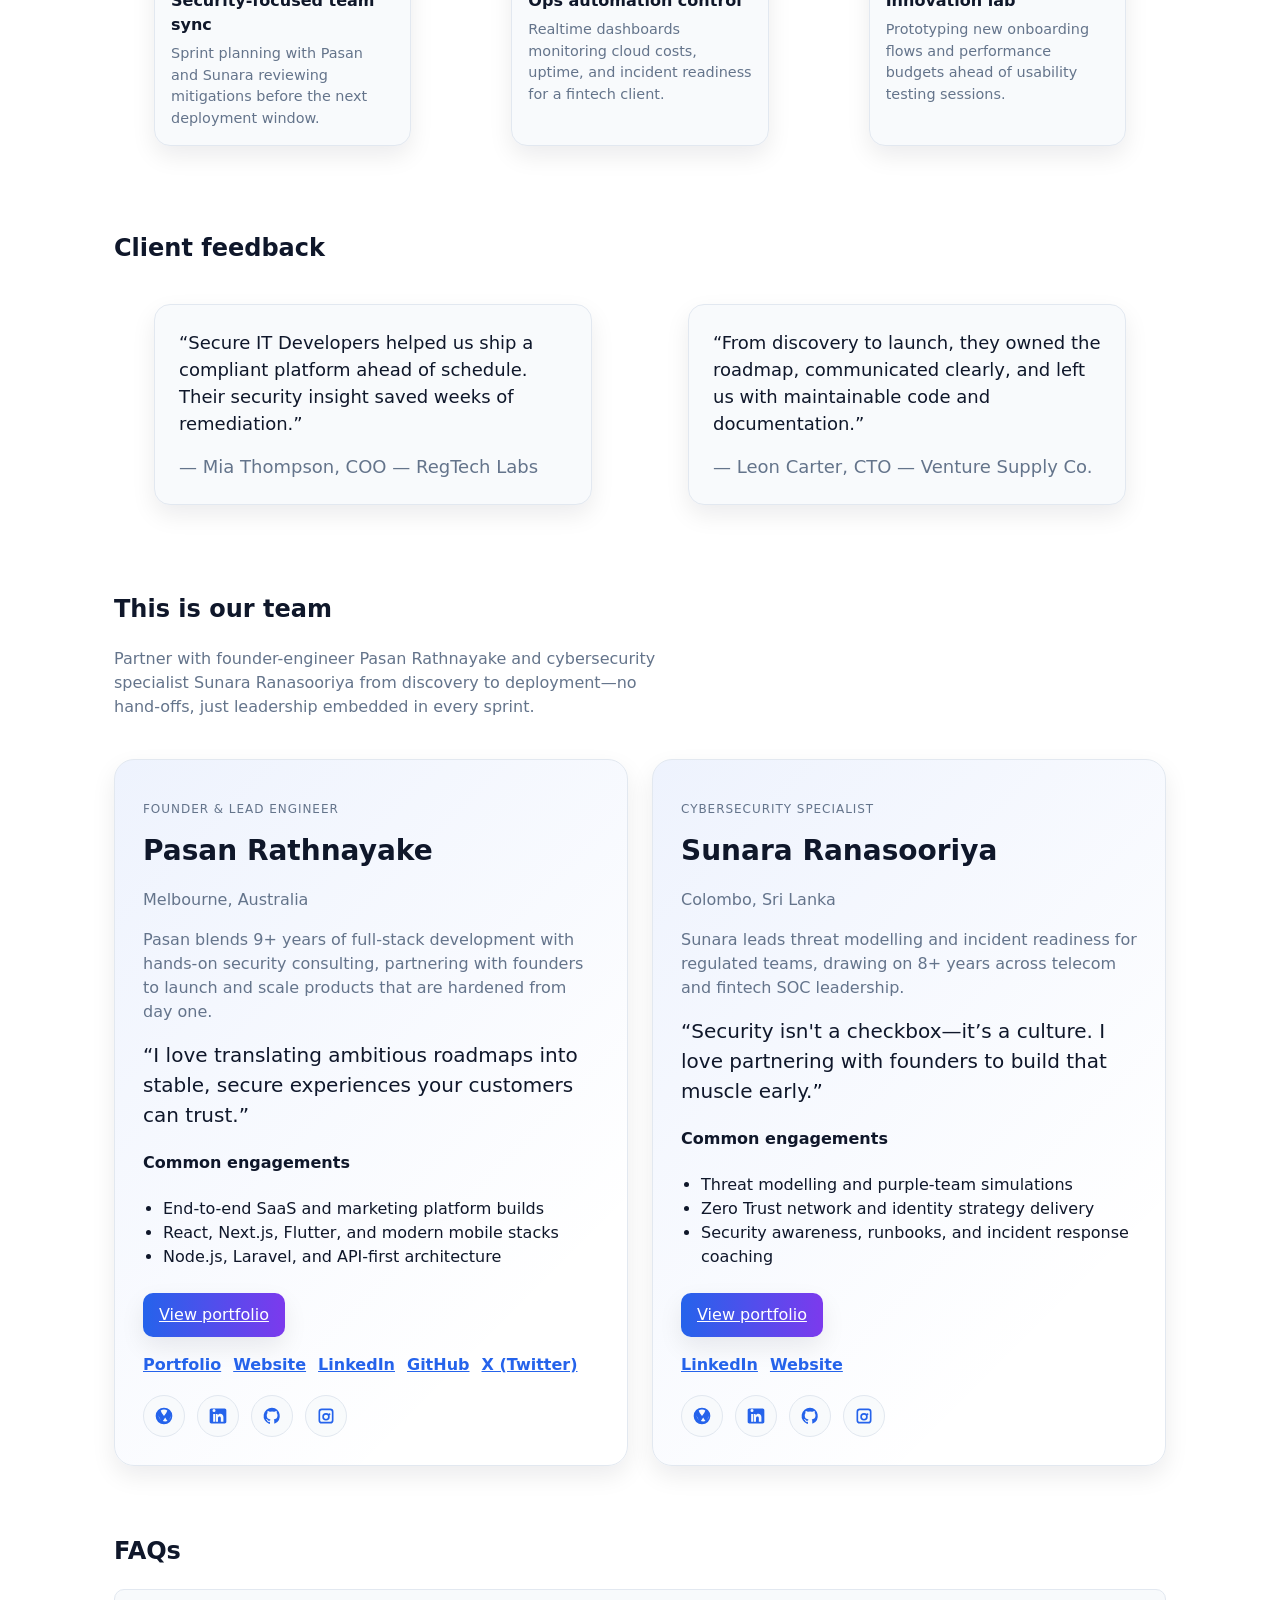
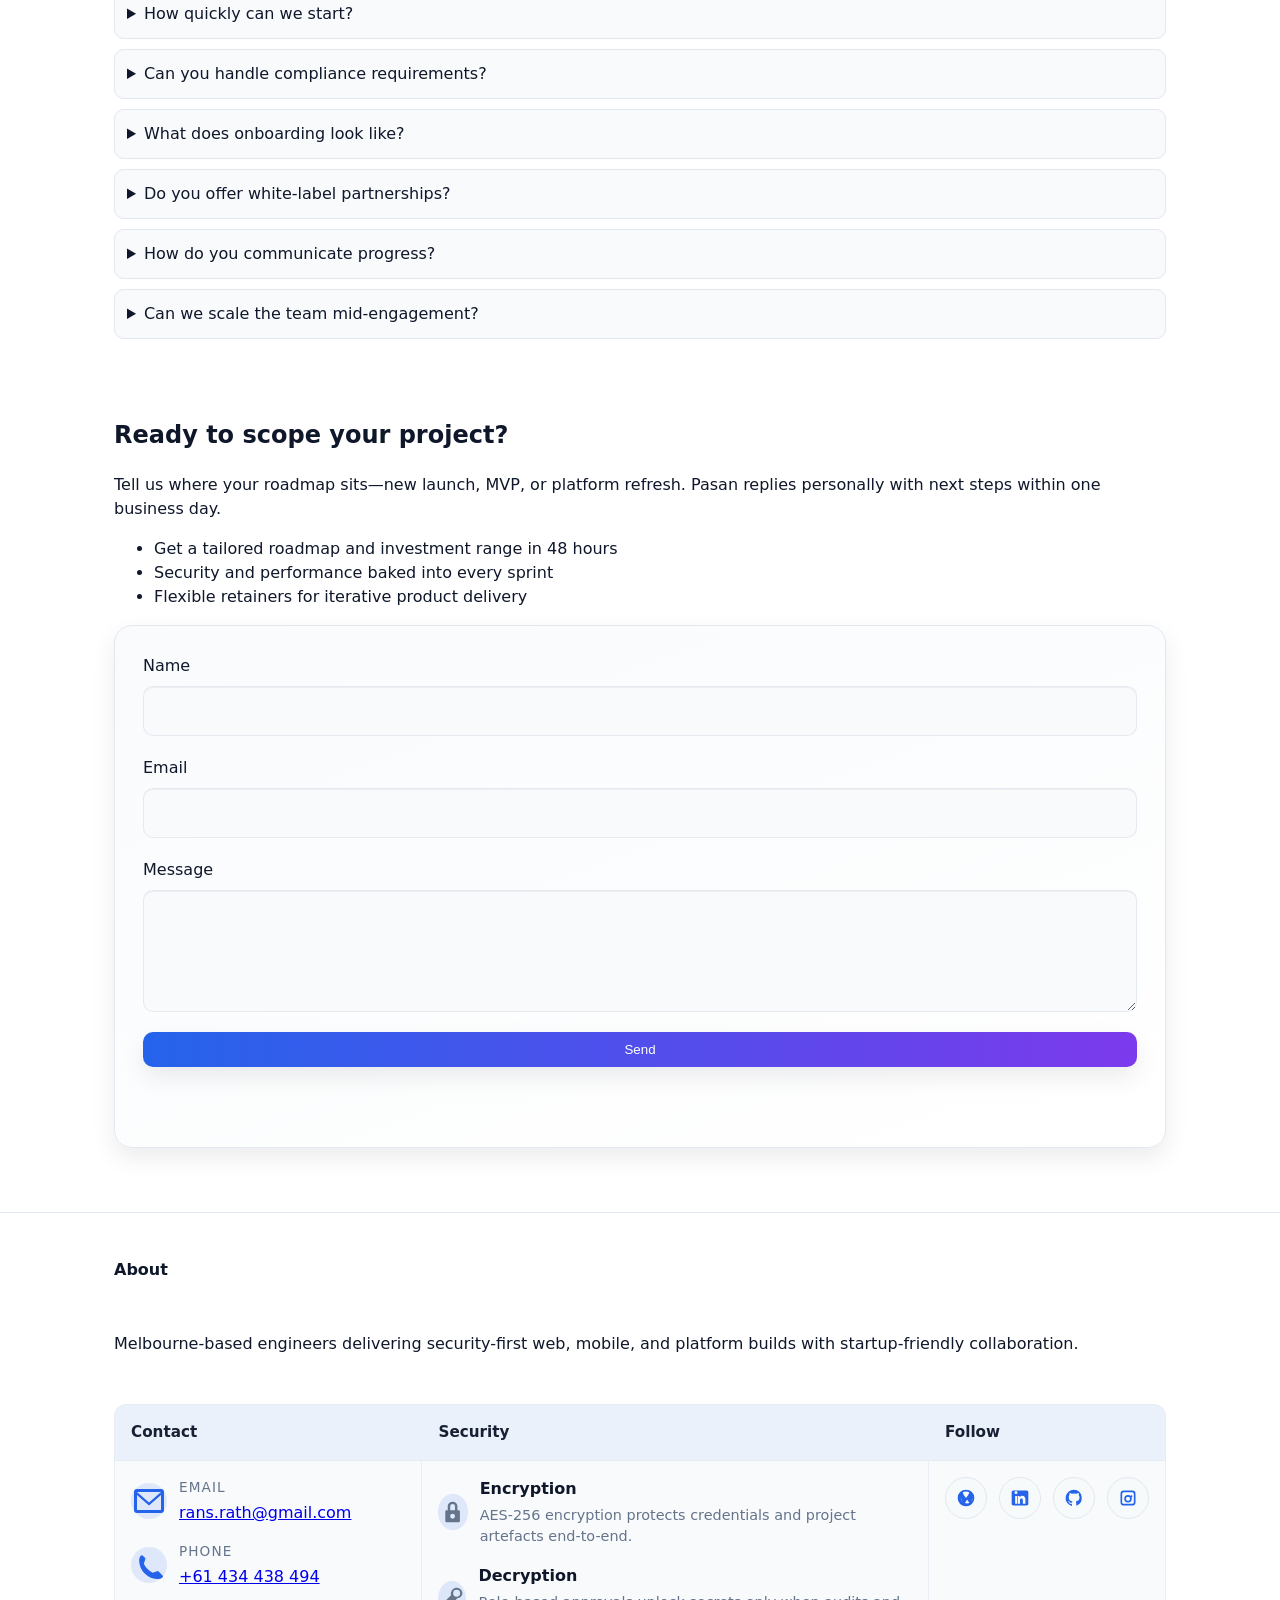
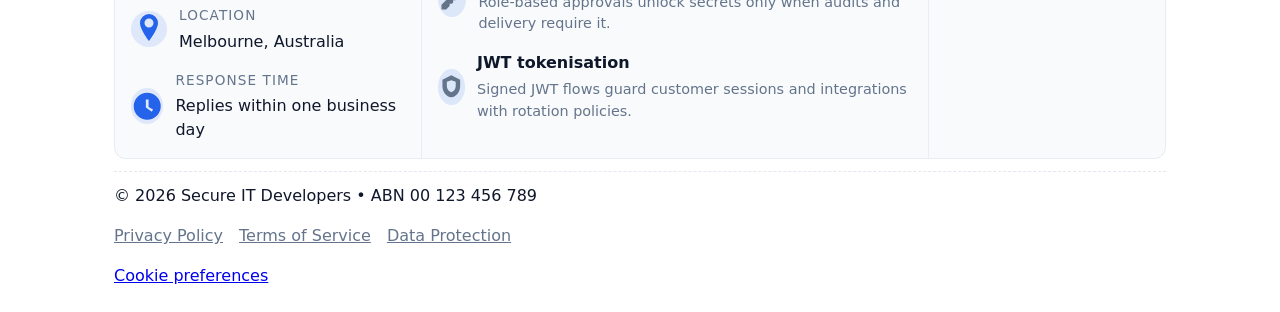
==== commit eea9224f: "Update pricing comparison and footer layout" ====
--- a/index.html
+++ b/index.html
@@ -162,21 +162,33 @@
     <footer class="site-footer">
       <div class="container">
         <div class="foot-grid">
-          <div>
+          <div class="foot-about">
             <h4>About</h4>
             <p id="footerAbout"></p>
           </div>
-          <div>
-            <h4>Contact</h4>
-            <ul id="footerContact" class="footer-contact"></ul>
-          </div>
-          <div>
-            <h4>Security</h4>
-            <ul id="footerSecurity" class="footer-security"></ul>
-          </div>
-          <div>
-            <h4>Follow</h4>
-            <ul class="social" id="footerSocial"></ul>
+          <div class="foot-table">
+            <table class="footer-info-table">
+              <thead>
+                <tr>
+                  <th scope="col">Contact</th>
+                  <th scope="col">Security</th>
+                  <th scope="col">Follow</th>
+                </tr>
+              </thead>
+              <tbody>
+                <tr>
+                  <td>
+                    <ul id="footerContact" class="footer-contact"></ul>
+                  </td>
+                  <td>
+                    <ul id="footerSecurity" class="footer-security"></ul>
+                  </td>
+                  <td>
+                    <ul class="social" id="footerSocial"></ul>
+                  </td>
+                </tr>
+              </tbody>
+            </table>
           </div>
         </div>
         <div class="foot-bottom">
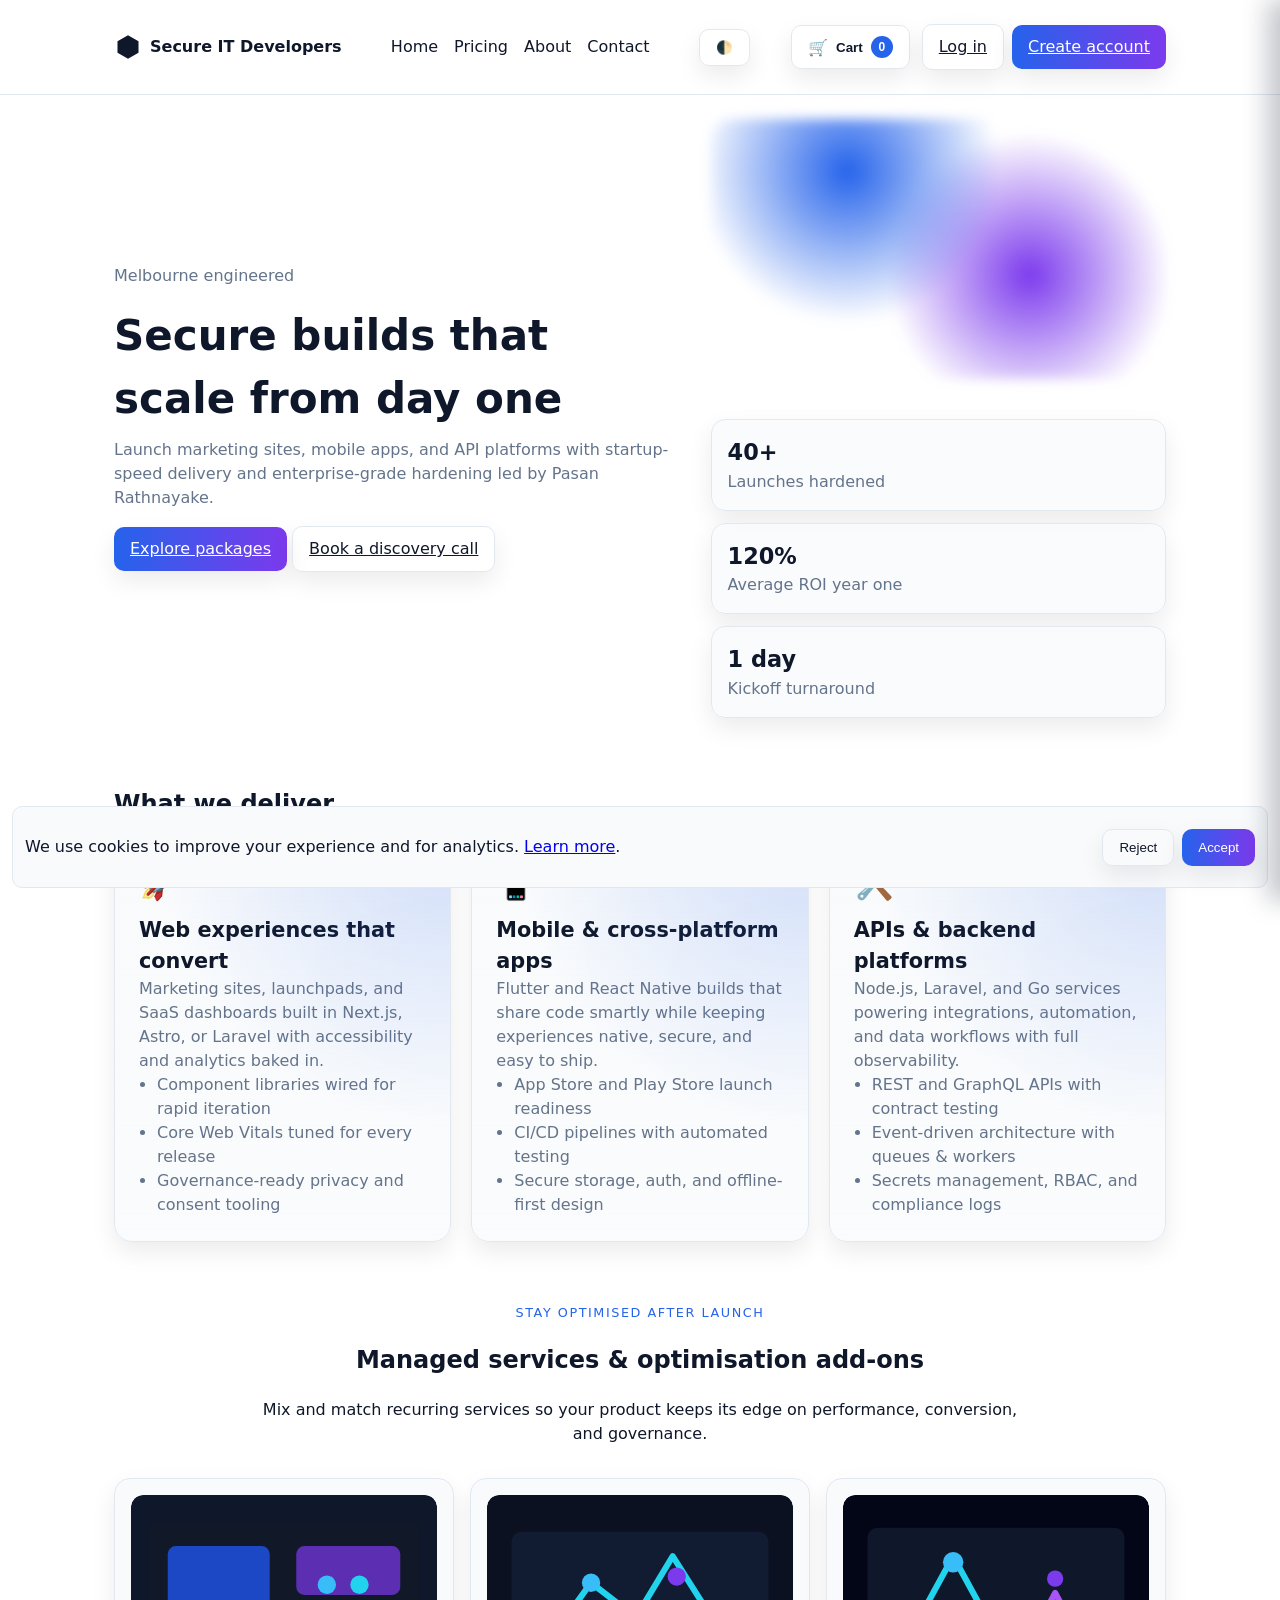
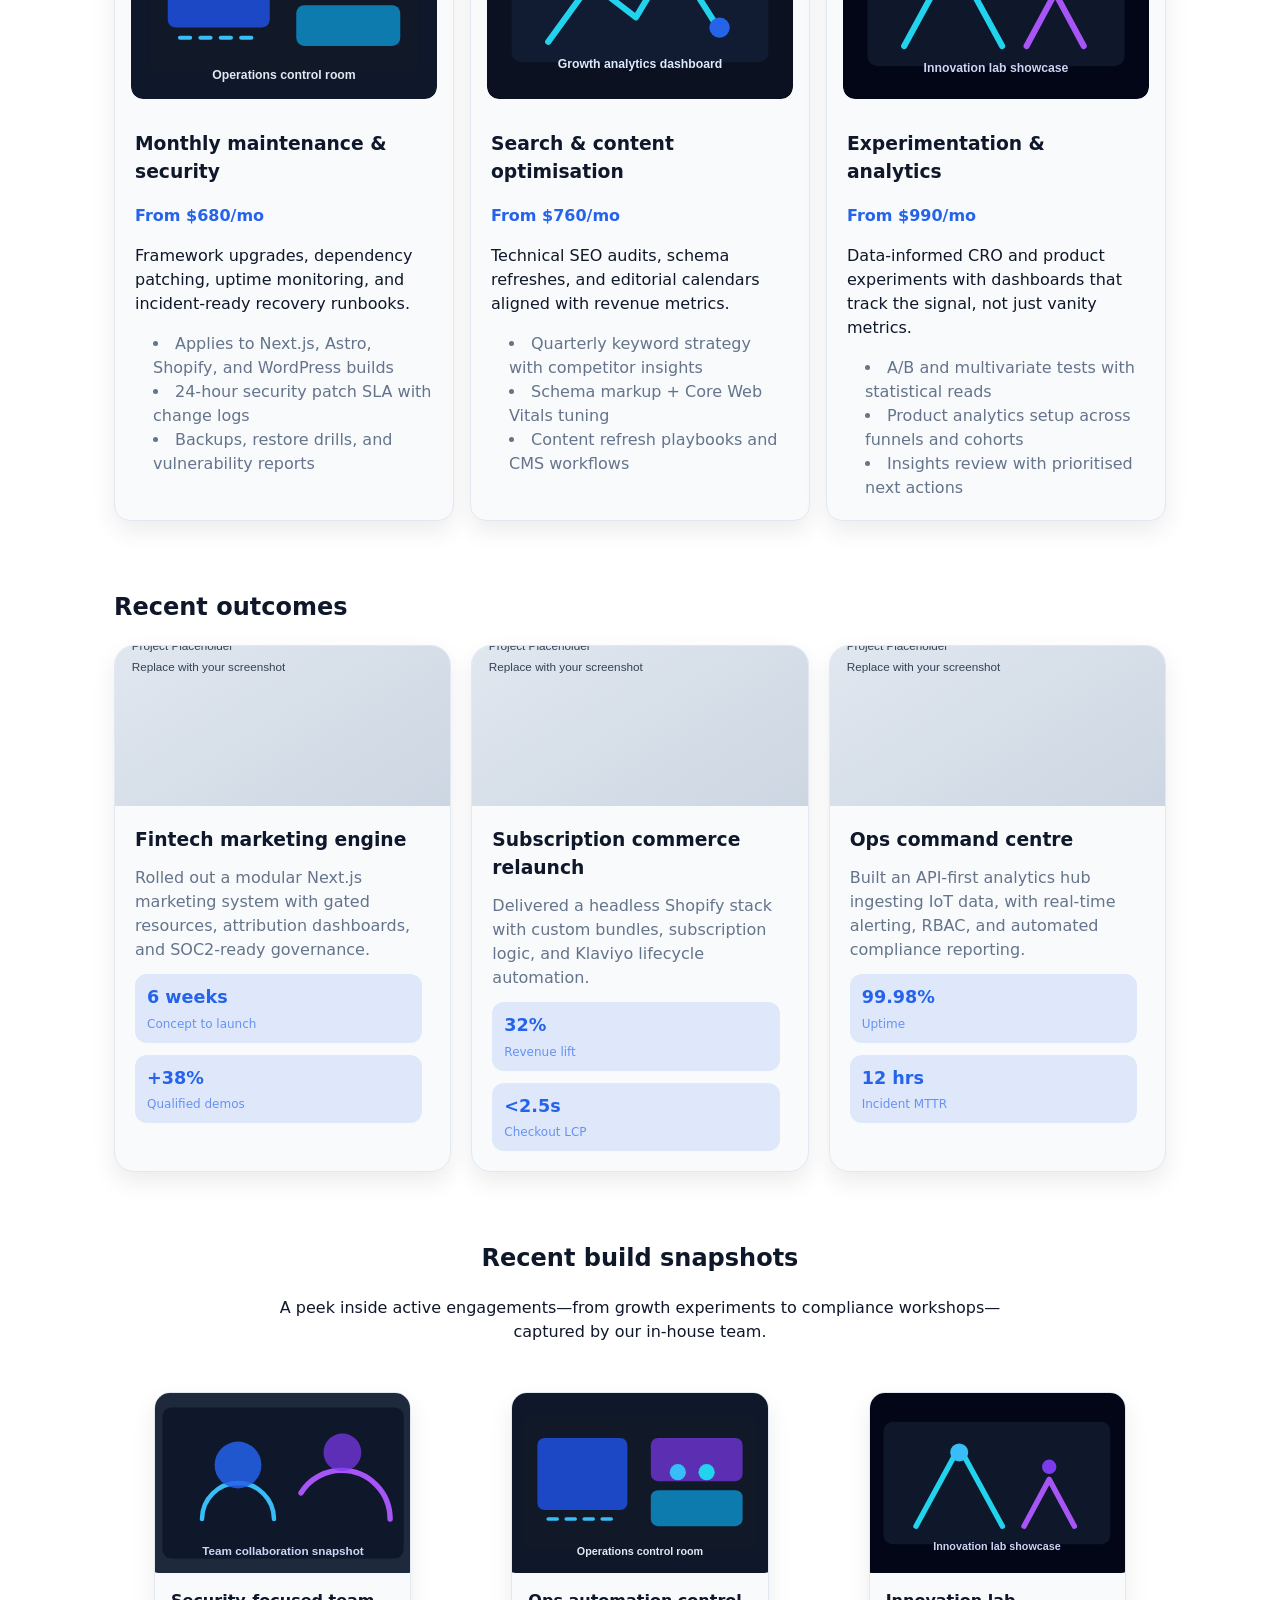
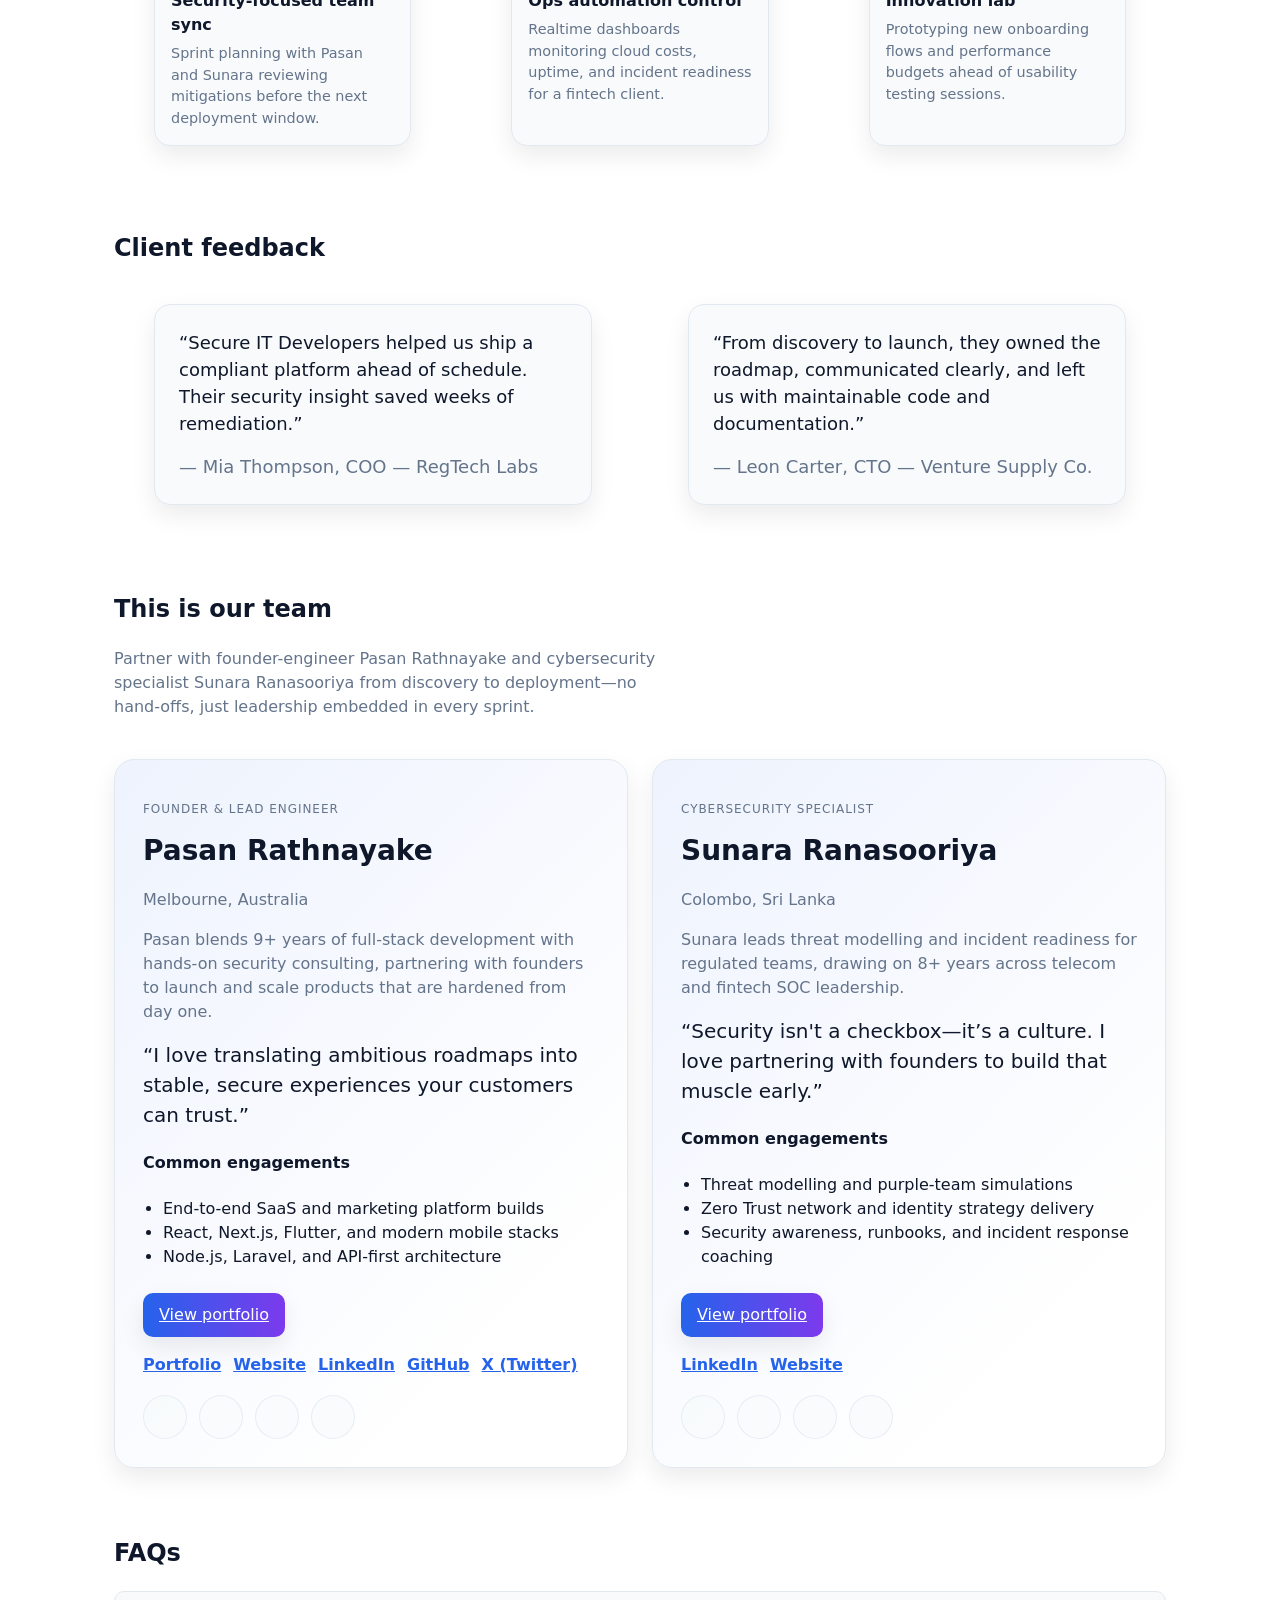
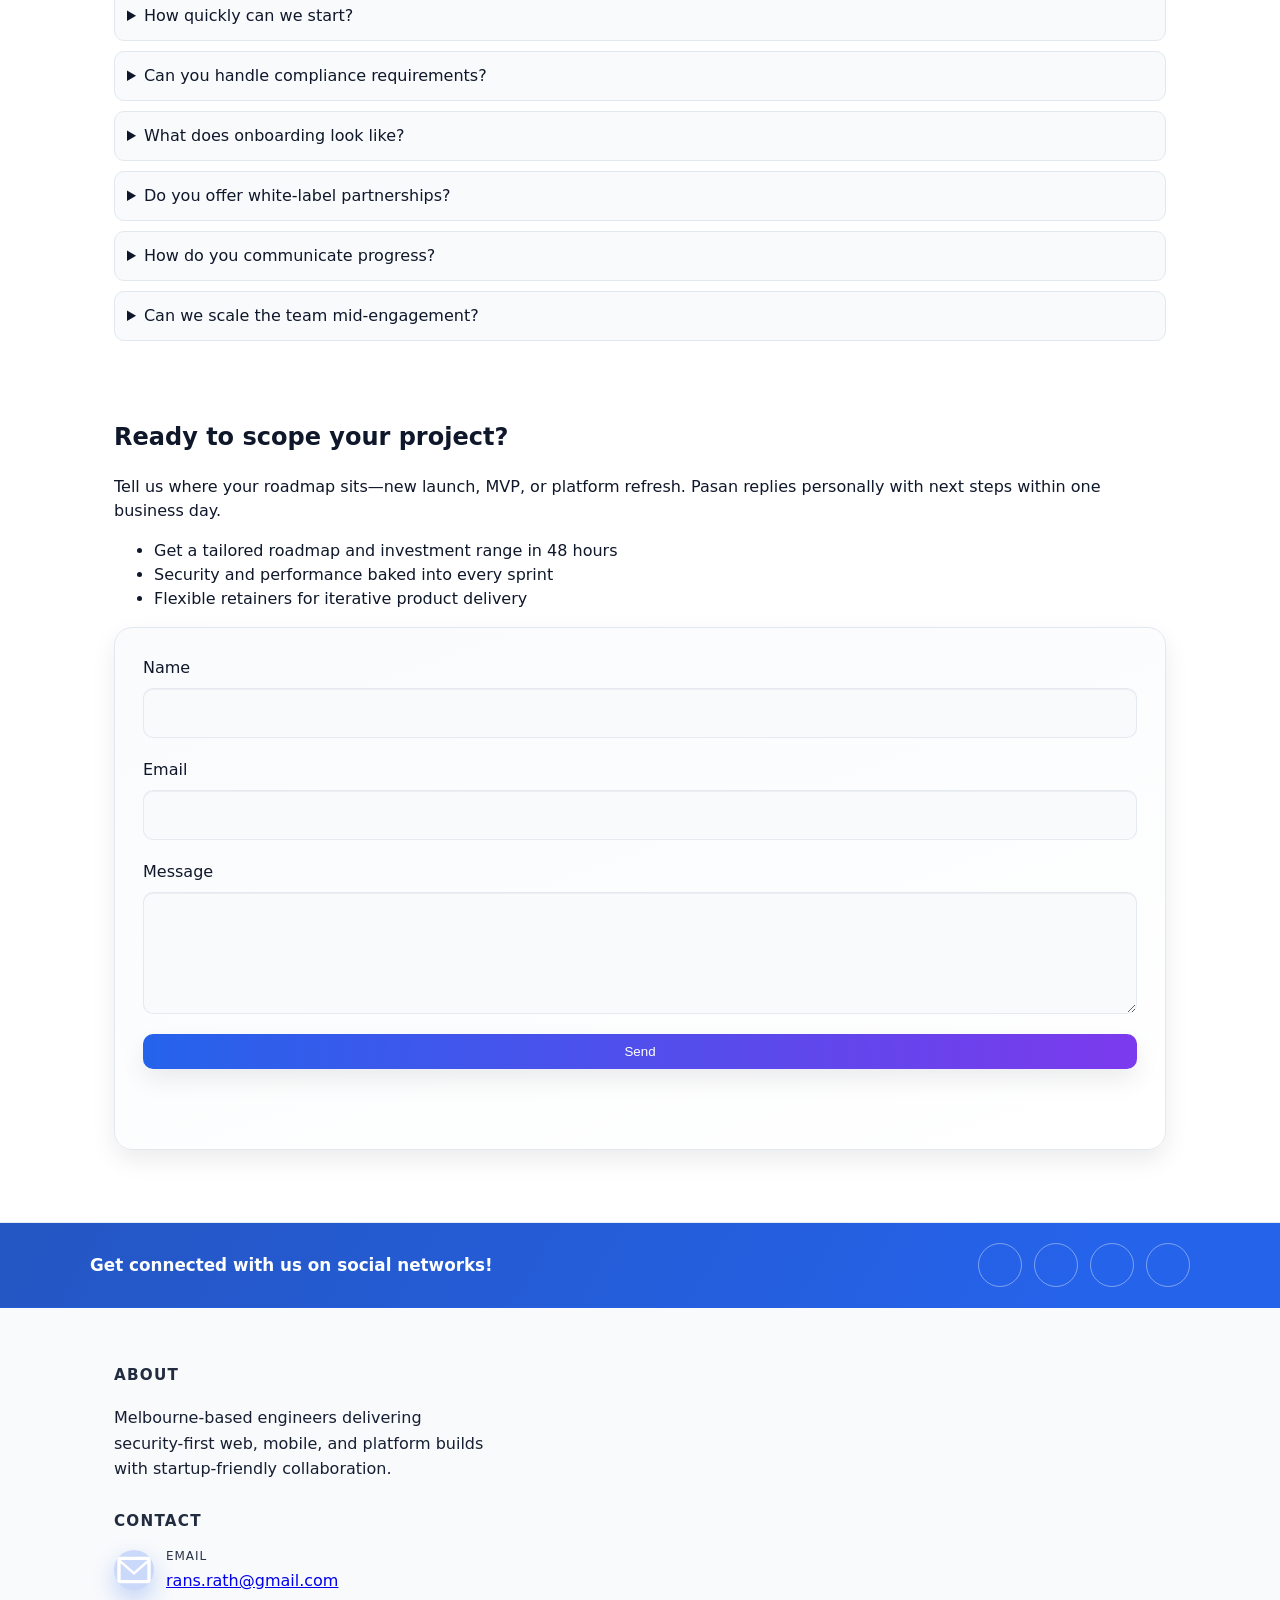
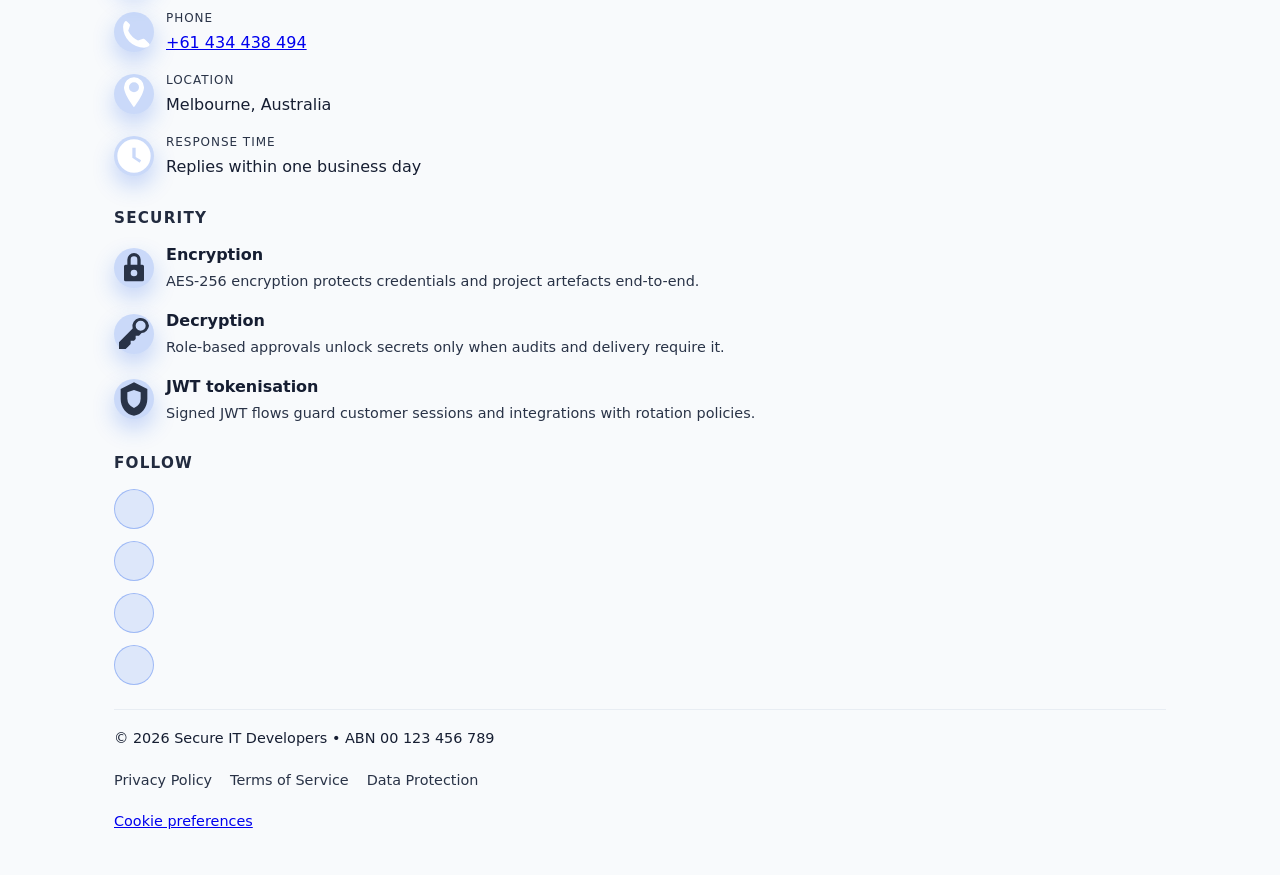
==== commit 52124705: "Restyle pricing comparison and rebuild footer" ====
--- a/index.html
+++ b/index.html
@@ -159,36 +159,32 @@
       </section>
     </main>
 
+    
+
     <footer class="site-footer">
+      <div class="footer-social">
+        <div class="container footer-social__inner">
+          <p class="footer-social__text">Get connected with us on social networks!</p>
+          <ul class="social" data-footer-social></ul>
+        </div>
+      </div>
       <div class="container">
         <div class="foot-grid">
-          <div class="foot-about">
+          <div class="foot-column foot-about">
             <h4>About</h4>
             <p id="footerAbout"></p>
           </div>
-          <div class="foot-table">
-            <table class="footer-info-table">
-              <thead>
-                <tr>
-                  <th scope="col">Contact</th>
-                  <th scope="col">Security</th>
-                  <th scope="col">Follow</th>
-                </tr>
-              </thead>
-              <tbody>
-                <tr>
-                  <td>
-                    <ul id="footerContact" class="footer-contact"></ul>
-                  </td>
-                  <td>
-                    <ul id="footerSecurity" class="footer-security"></ul>
-                  </td>
-                  <td>
-                    <ul class="social" id="footerSocial"></ul>
-                  </td>
-                </tr>
-              </tbody>
-            </table>
+          <div class="foot-column">
+            <h4>Contact</h4>
+            <ul id="footerContact" class="footer-contact"></ul>
+          </div>
+          <div class="foot-column">
+            <h4>Security</h4>
+            <ul id="footerSecurity" class="footer-security"></ul>
+          </div>
+          <div class="foot-column">
+            <h4>Follow</h4>
+            <ul class="social social--stacked" data-footer-social></ul>
           </div>
         </div>
         <div class="foot-bottom">
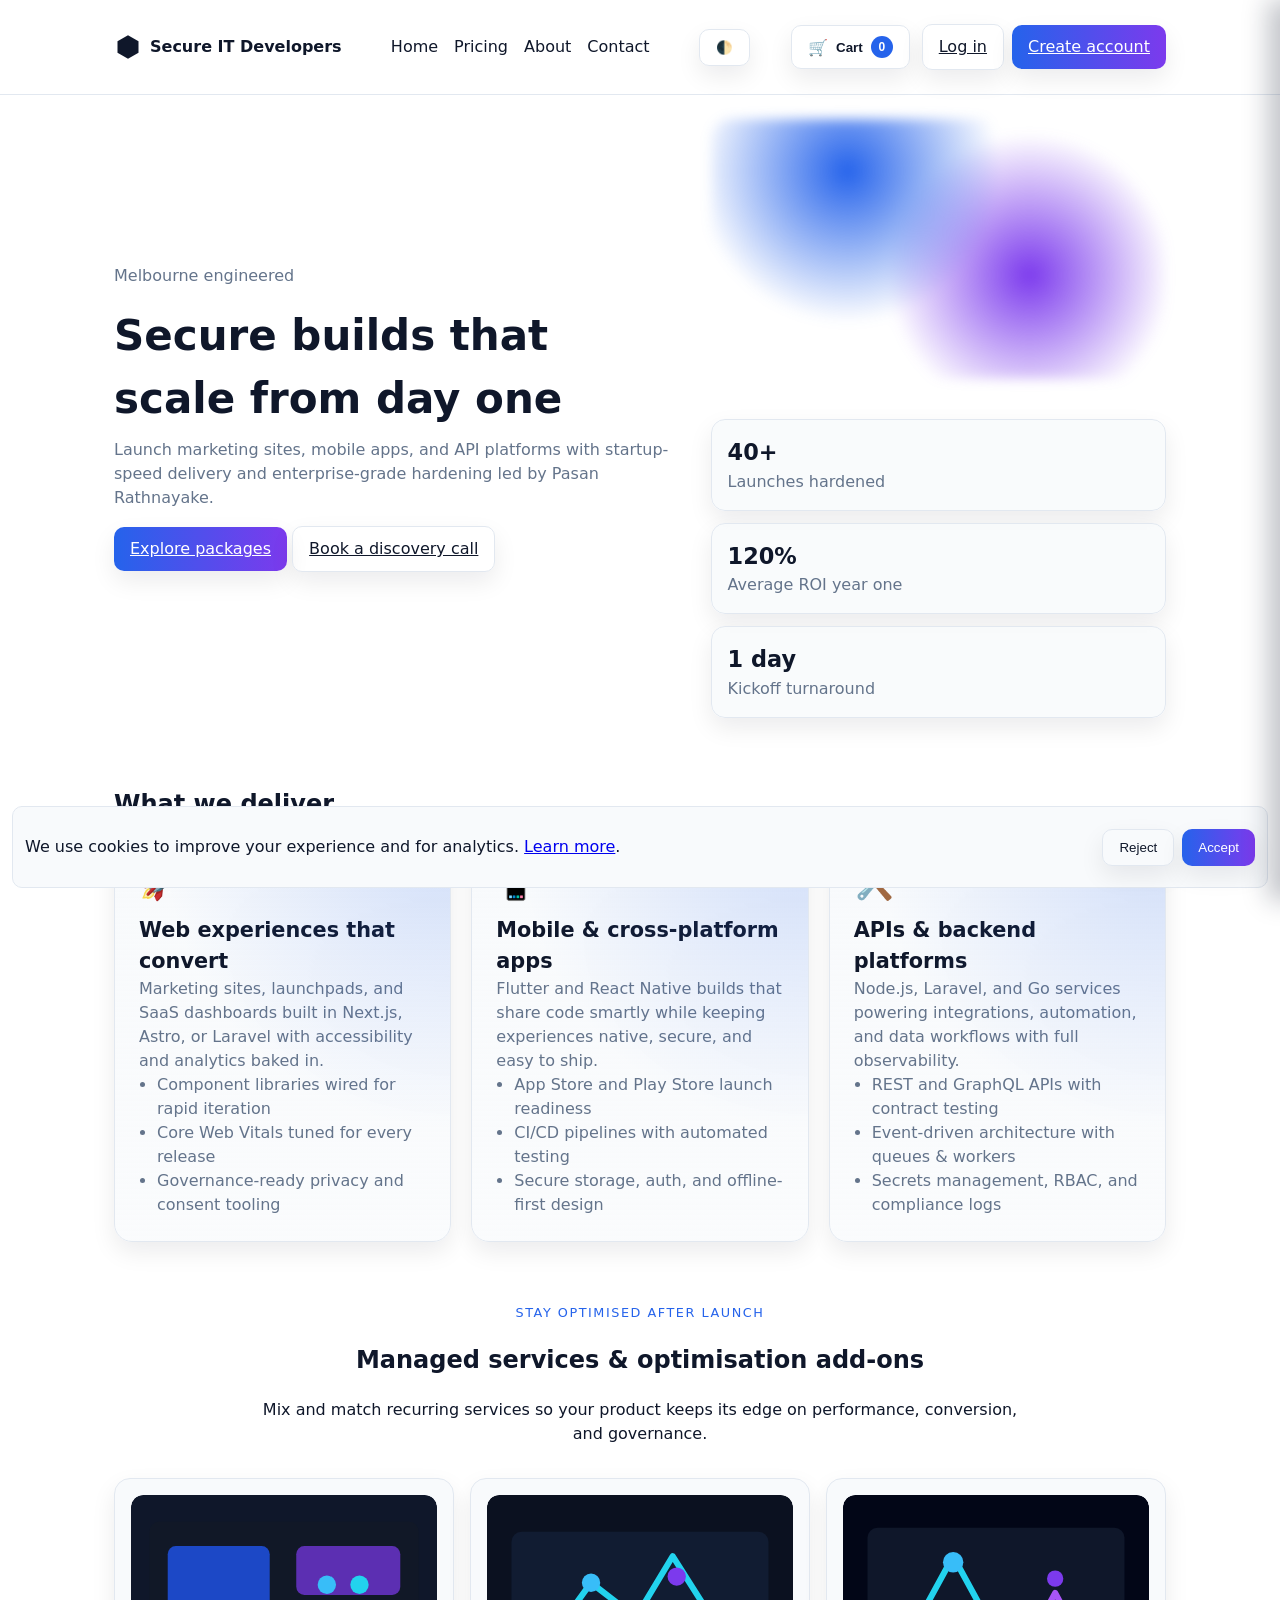
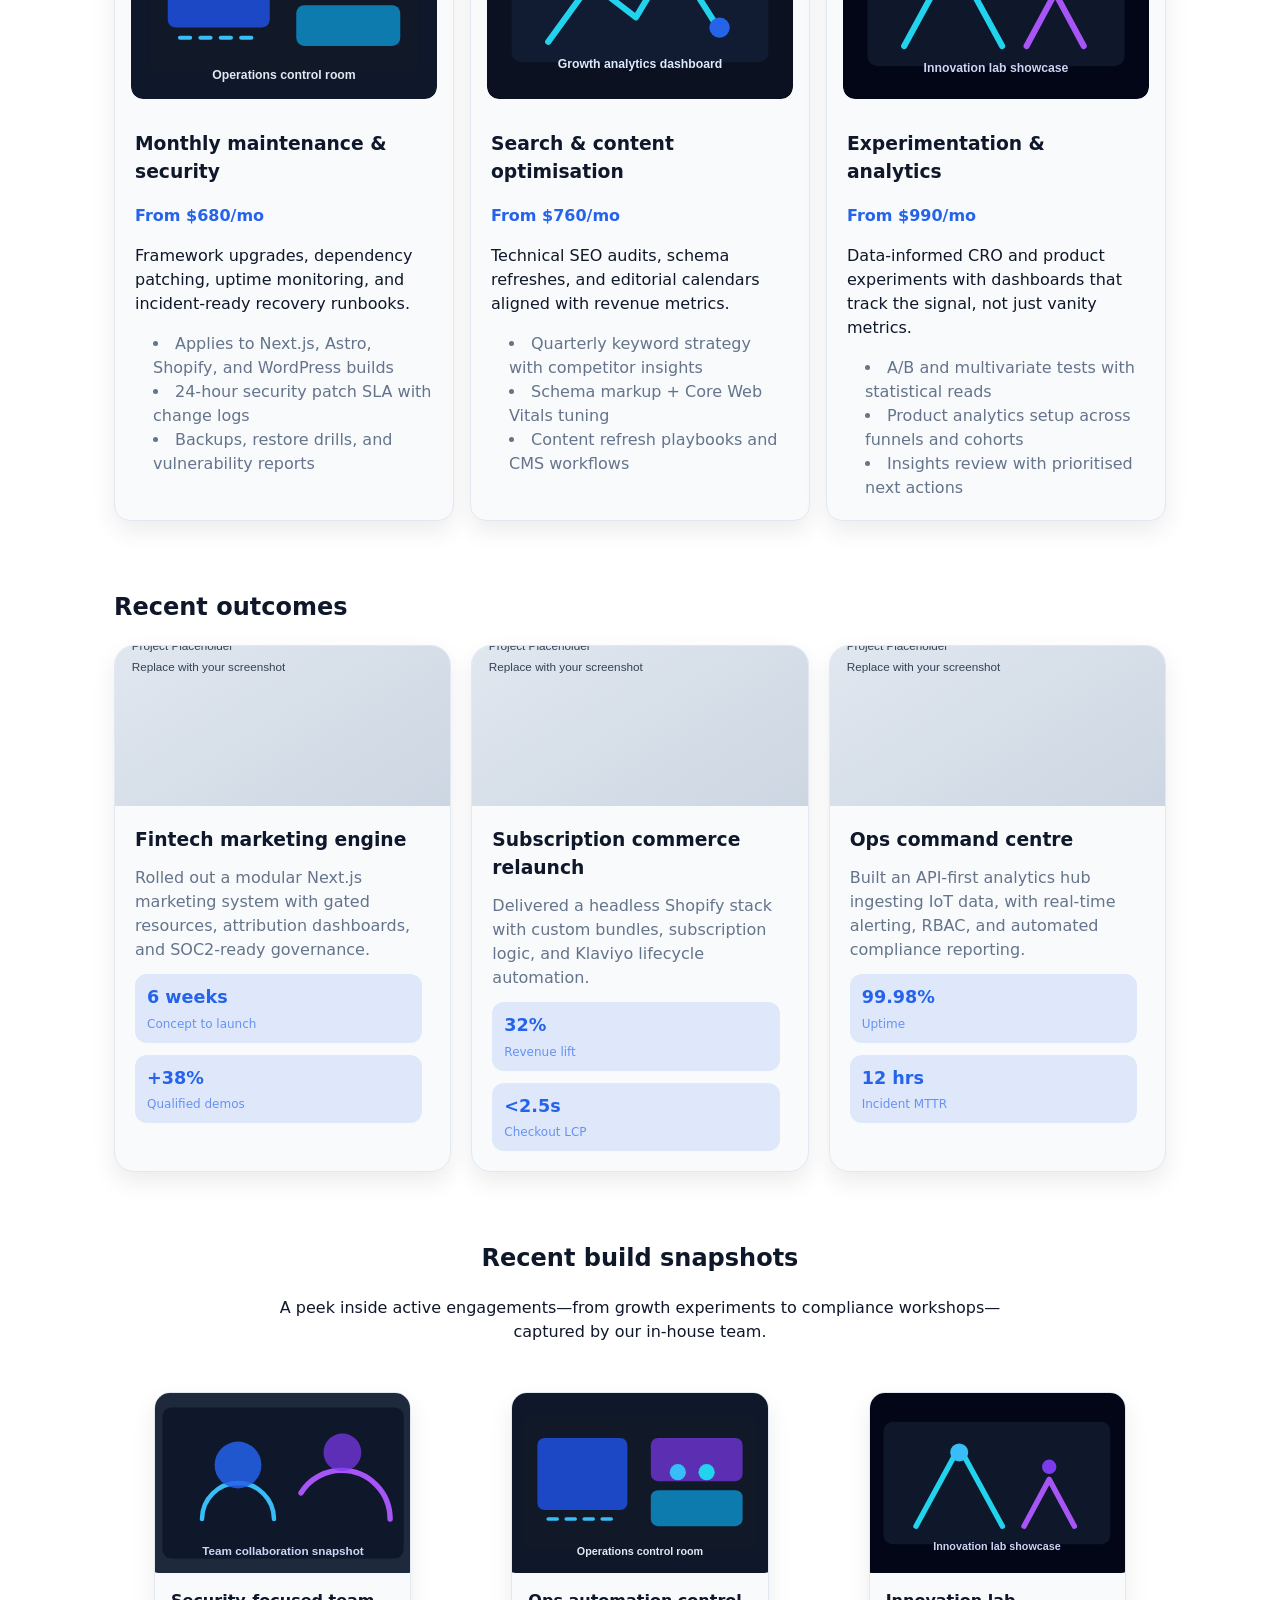
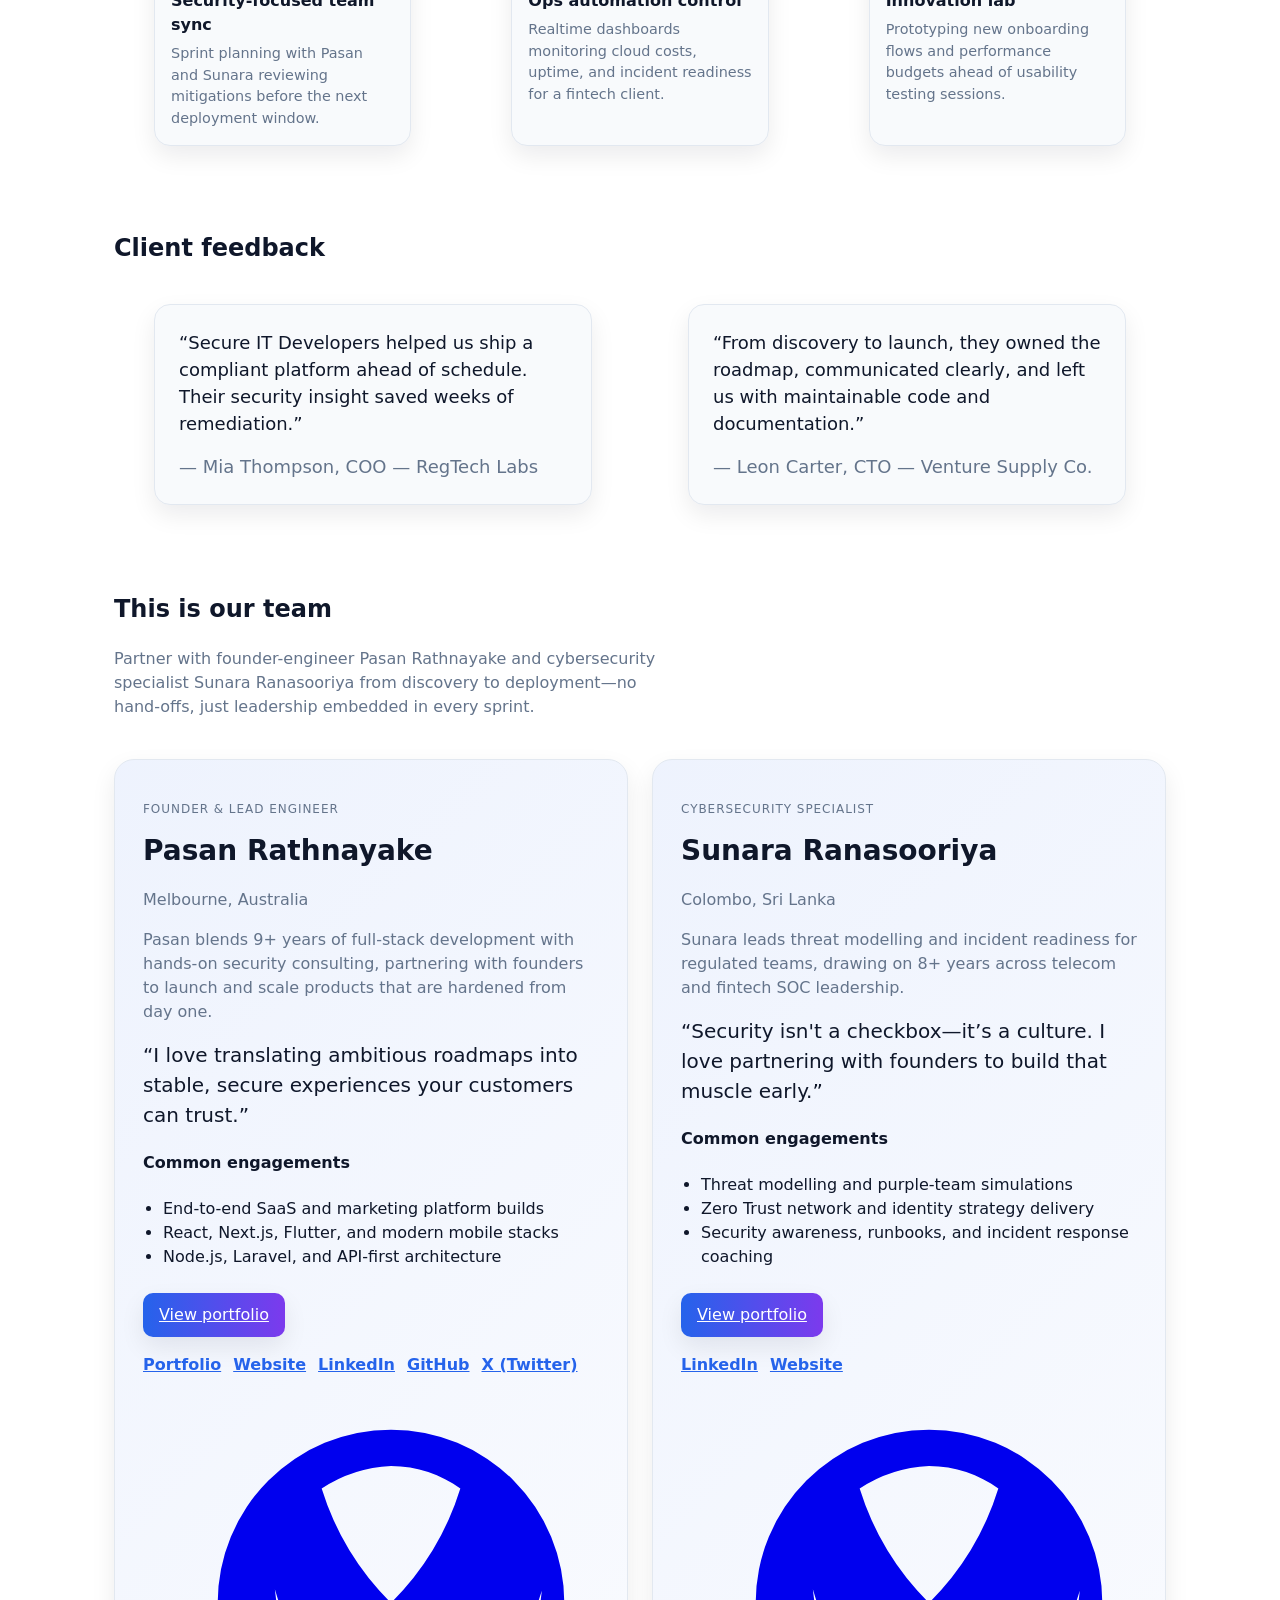
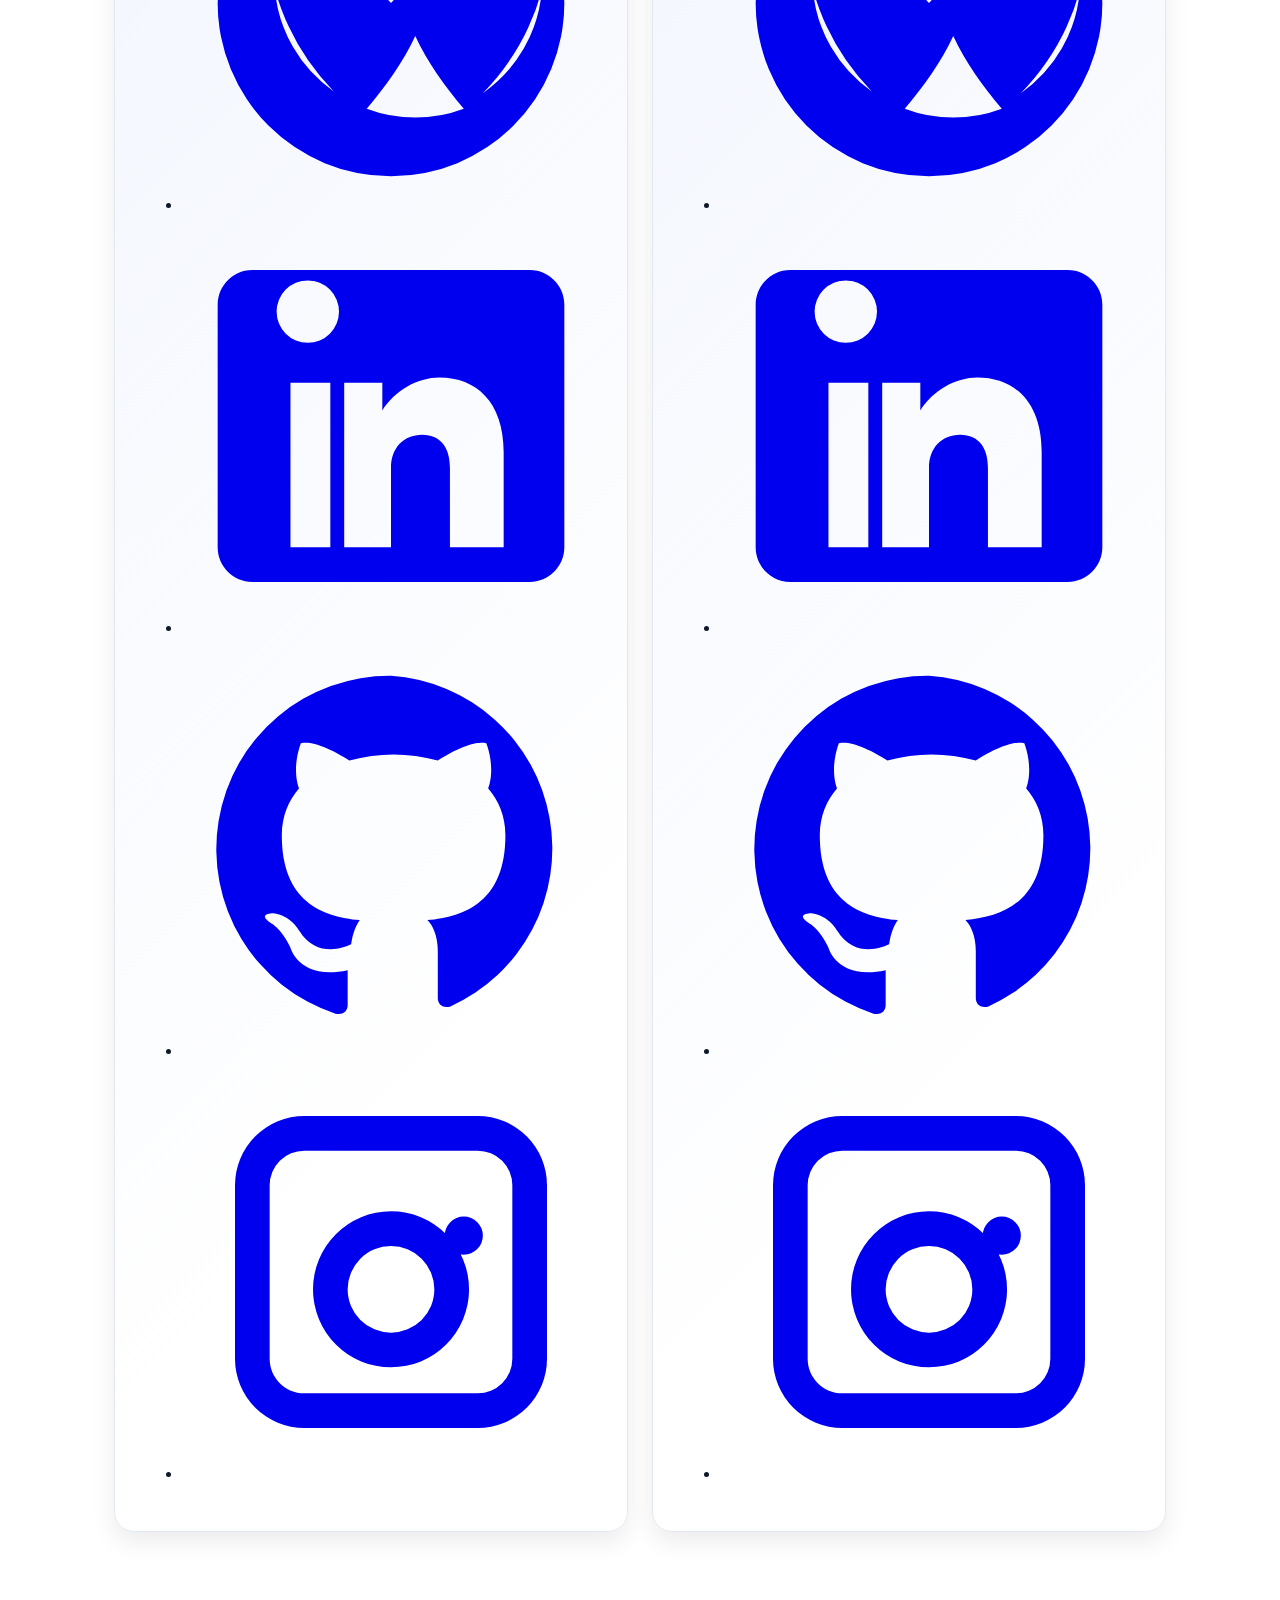
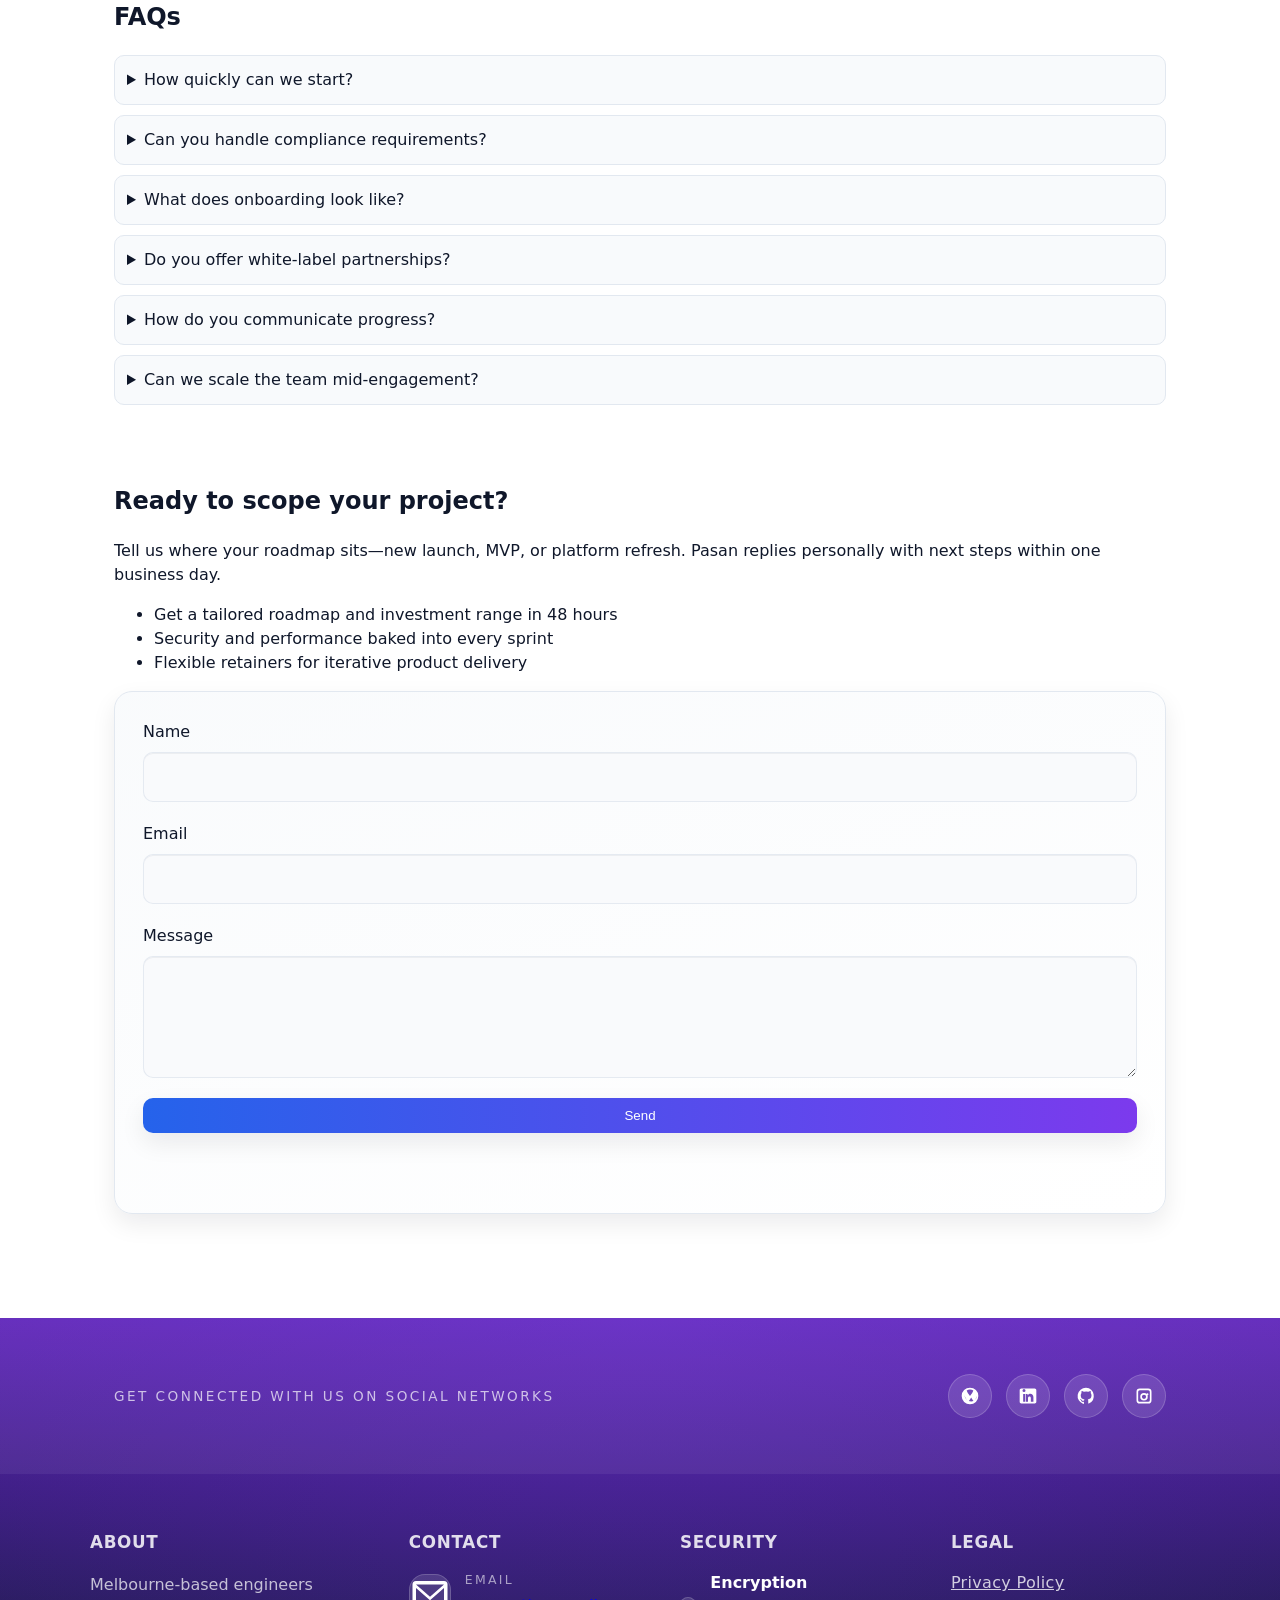
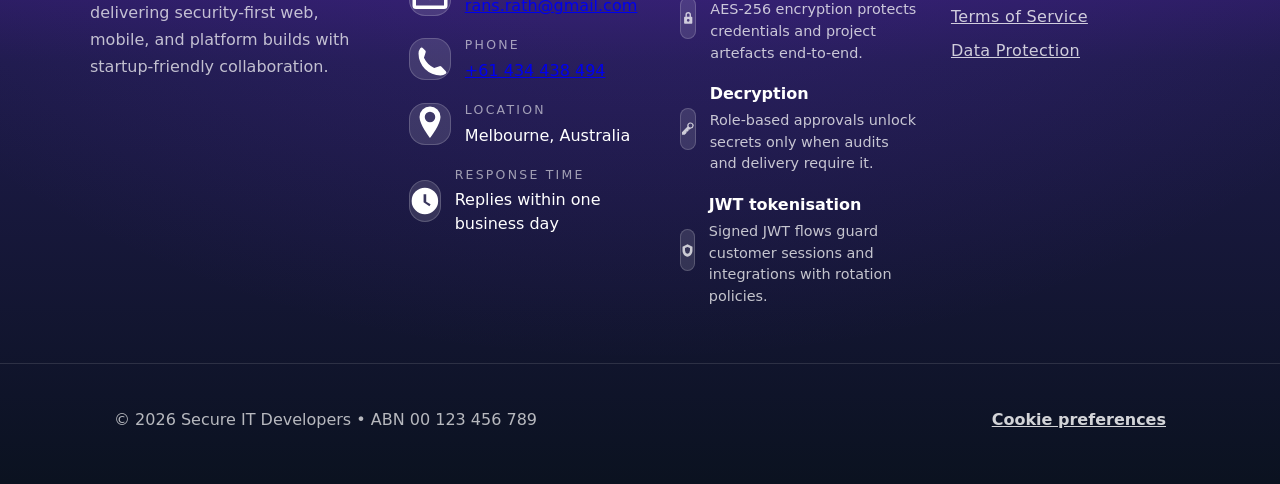
==== commit f54c097d: "Restyle comparison table and footer" ====
--- a/index.html
+++ b/index.html
@@ -159,37 +159,34 @@
       </section>
     </main>
 
-    
-
     <footer class="site-footer">
-      <div class="footer-social">
-        <div class="container footer-social__inner">
-          <p class="footer-social__text">Get connected with us on social networks!</p>
-          <ul class="social" data-footer-social></ul>
-        </div>
-      </div>
-      <div class="container">
-        <div class="foot-grid">
-          <div class="foot-column foot-about">
-            <h4>About</h4>
-            <p id="footerAbout"></p>
-          </div>
-          <div class="foot-column">
-            <h4>Contact</h4>
-            <ul id="footerContact" class="footer-contact"></ul>
-          </div>
-          <div class="foot-column">
-            <h4>Security</h4>
-            <ul id="footerSecurity" class="footer-security"></ul>
-          </div>
-          <div class="foot-column">
-            <h4>Follow</h4>
-            <ul class="social social--stacked" data-footer-social></ul>
-          </div>
-        </div>
-        <div class="foot-bottom">
+      <div class="footer-top">
+        <div class="container footer-top__content">
+          <p class="footer-top__lead">Get connected with us on social networks</p>
+          <ul class="footer-social social" id="footerSocial"></ul>
+        </div>
+      </div>
+      <div class="footer-main container">
+        <div class="footer-column footer-column--about">
+          <h4>About</h4>
+          <p id="footerAbout"></p>
+        </div>
+        <div class="footer-column">
+          <h4>Contact</h4>
+          <ul id="footerContact" class="footer-contact"></ul>
+        </div>
+        <div class="footer-column">
+          <h4>Security</h4>
+          <ul id="footerSecurity" class="footer-security"></ul>
+        </div>
+        <div class="footer-column">
+          <h4>Legal</h4>
+          <nav id="footerPolicies" class="foot-links" aria-label="Legal"></nav>
+        </div>
+      </div>
+      <div class="footer-bottom">
+        <div class="container footer-bottom__content">
           <span id="footerLegal"></span>
-          <nav id="footerPolicies" class="foot-links" aria-label="Legal"></nav>
           <a href="#" id="openCookie" class="link" data-no-loader="true">Cookie preferences</a>
         </div>
       </div>
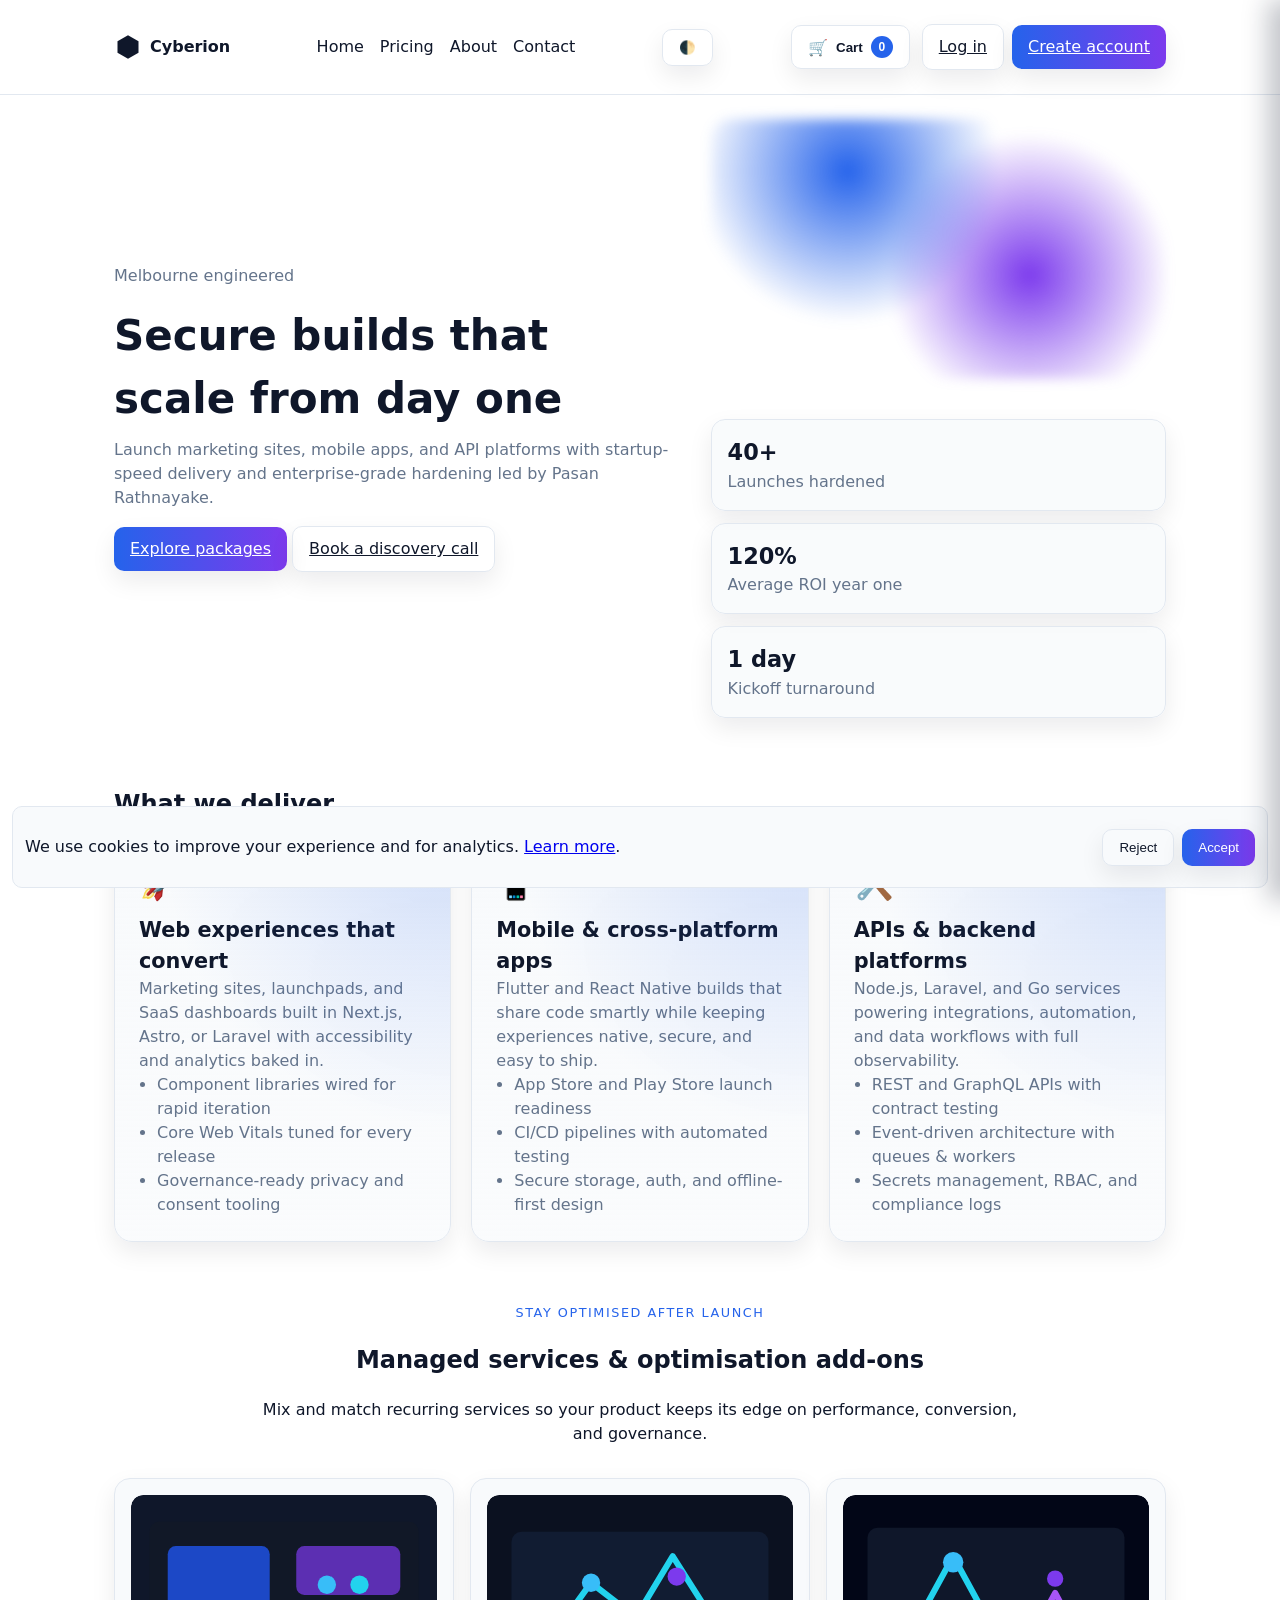
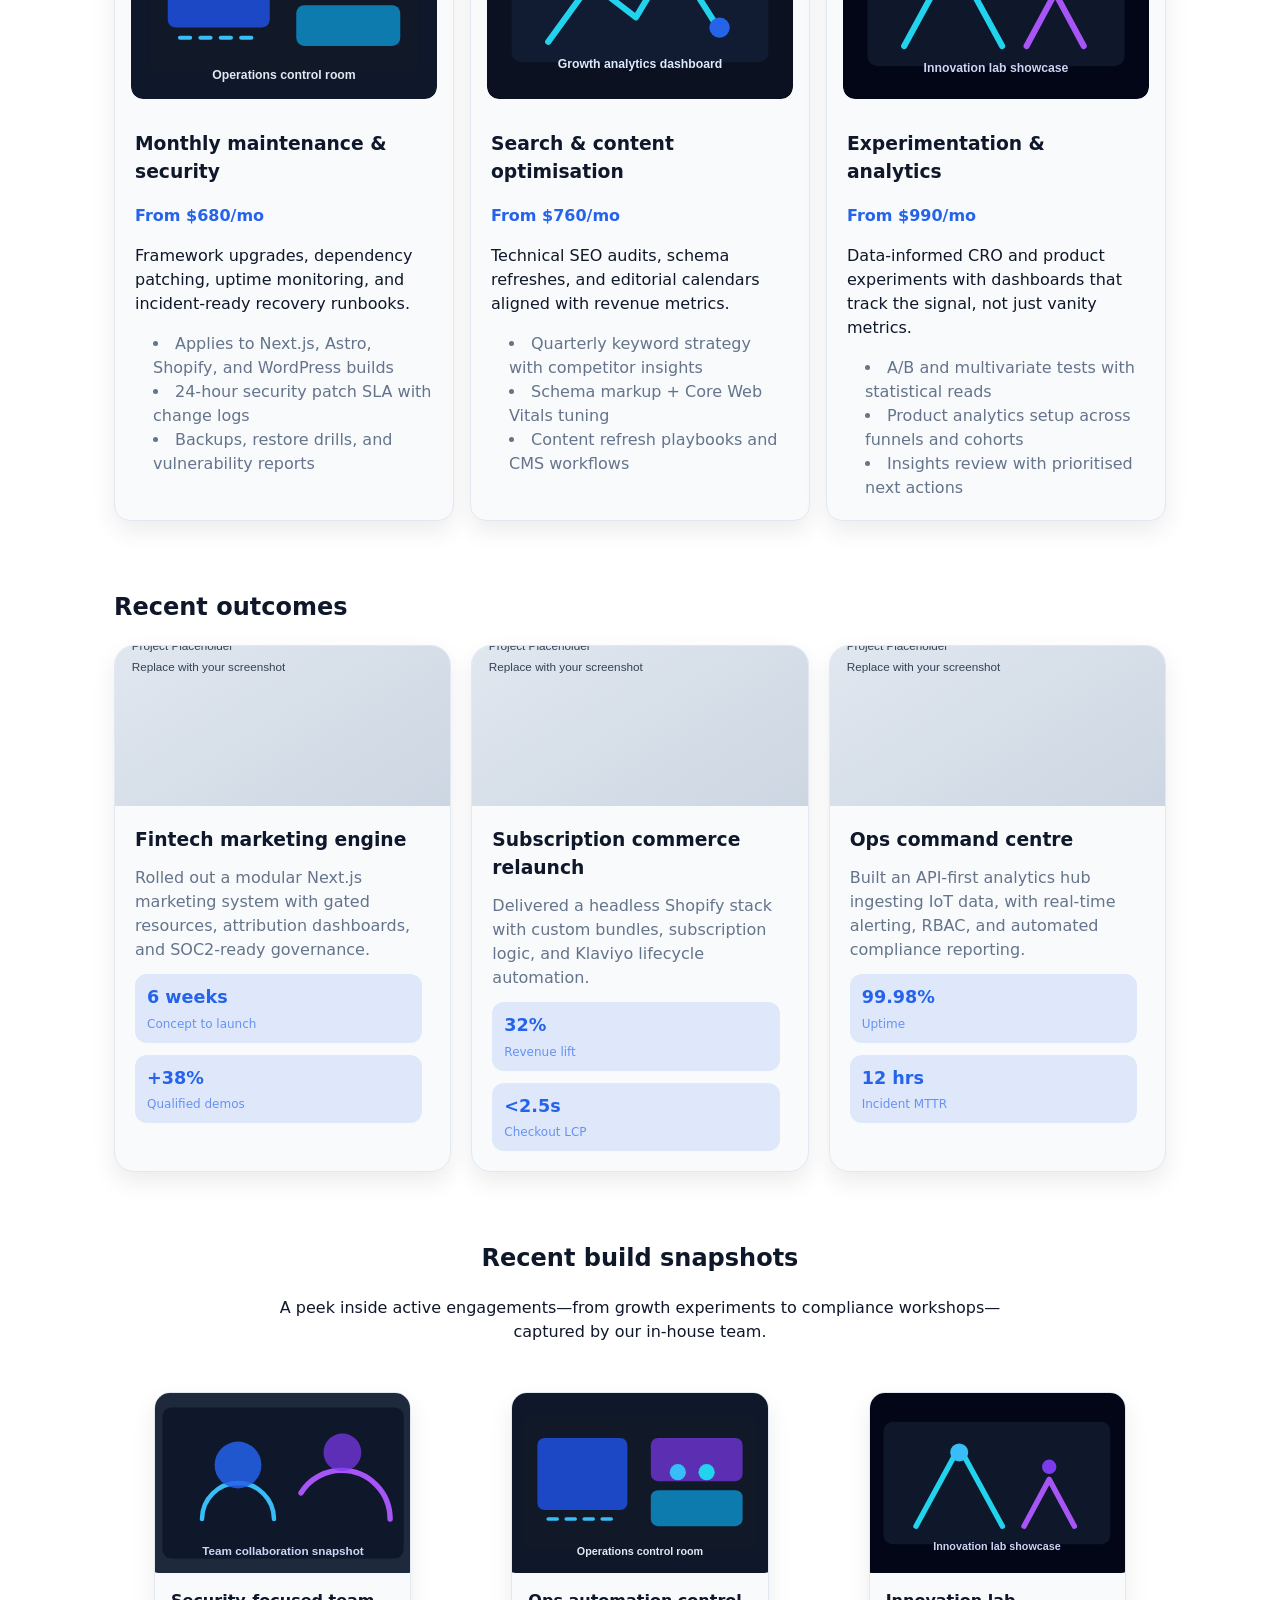
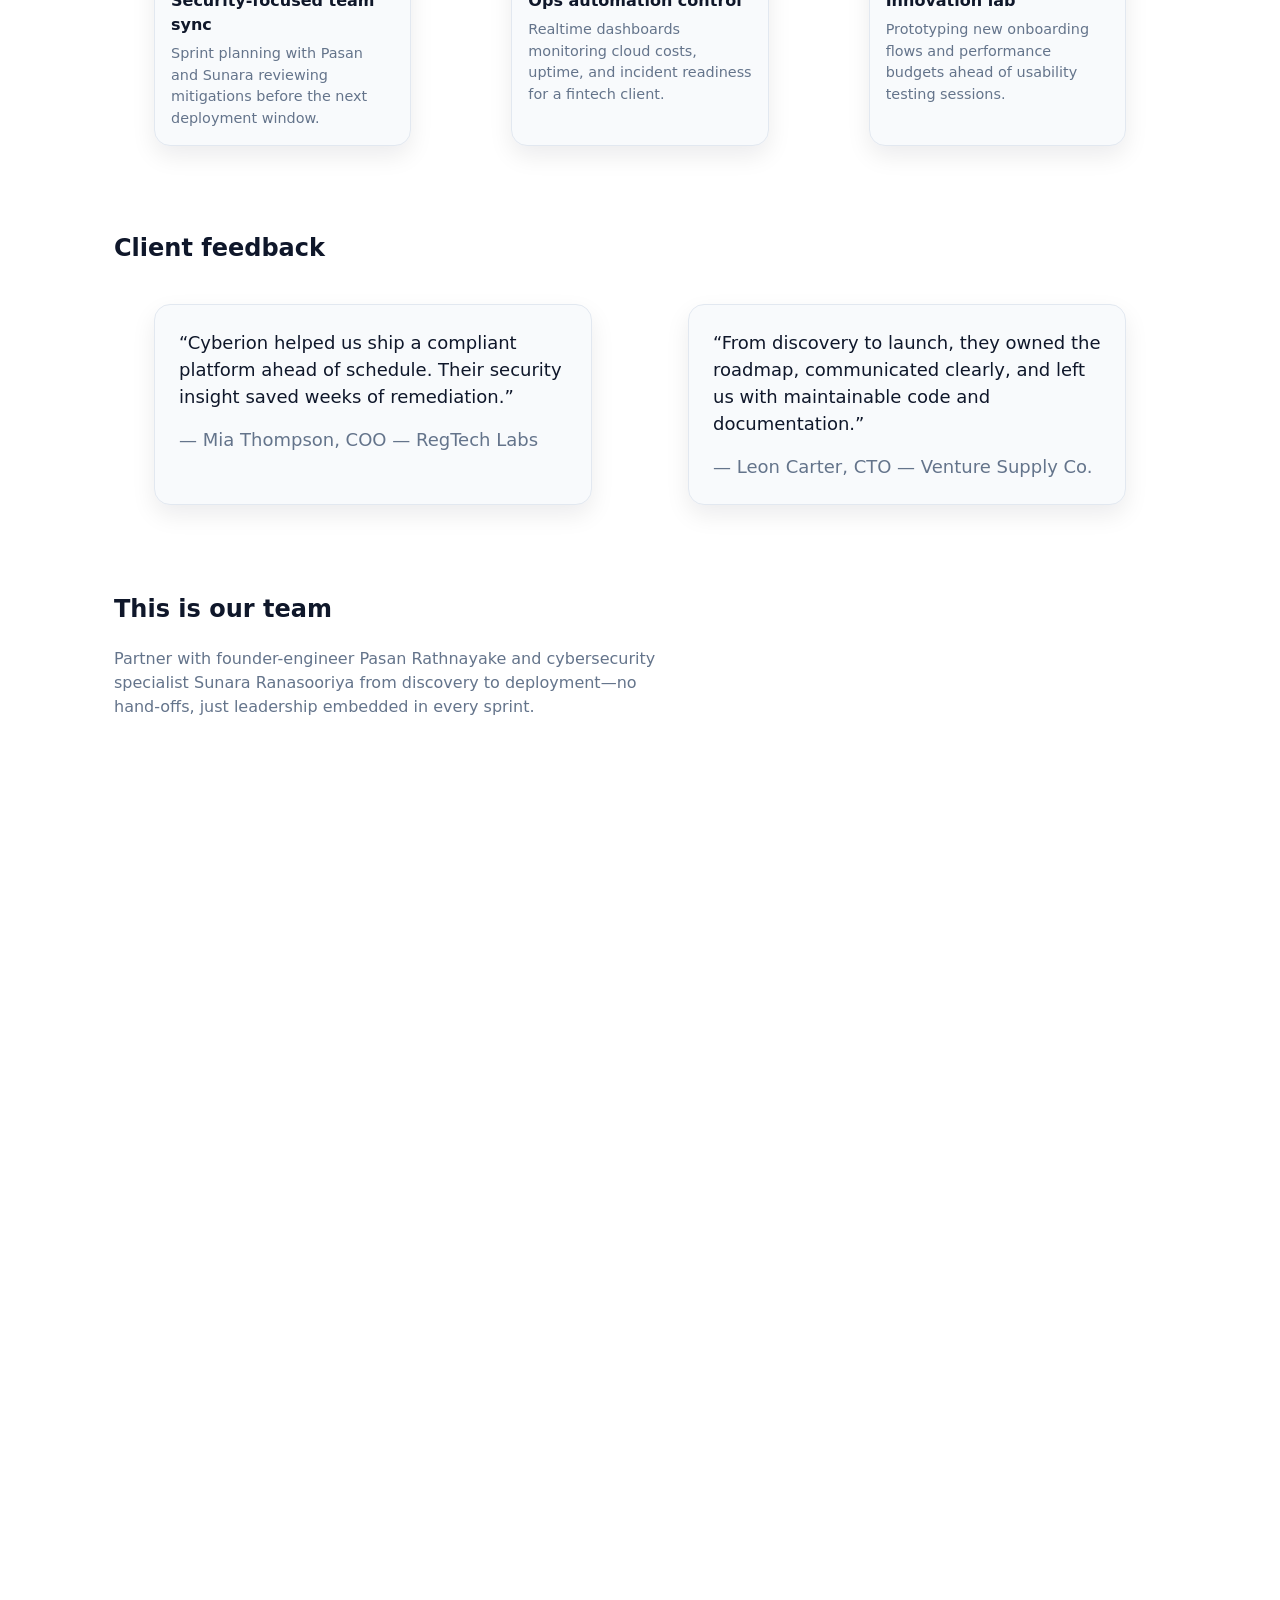
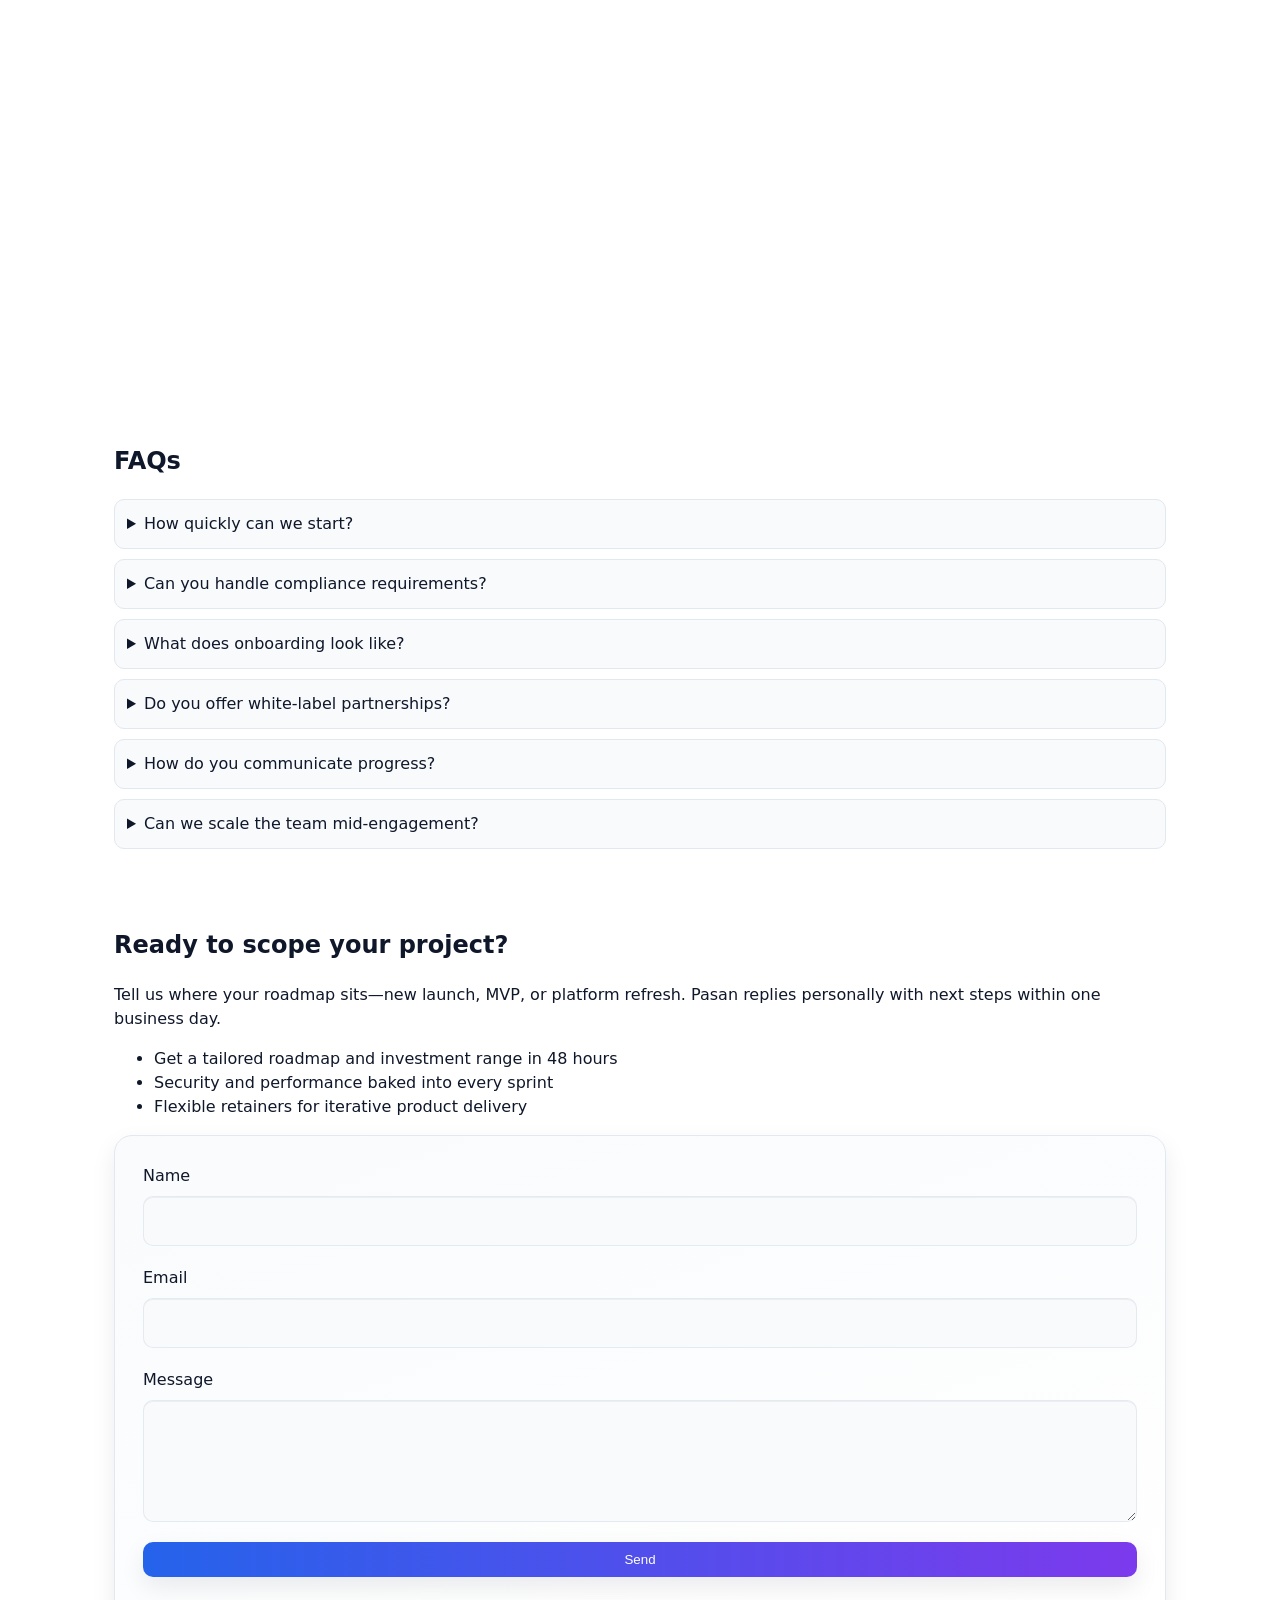
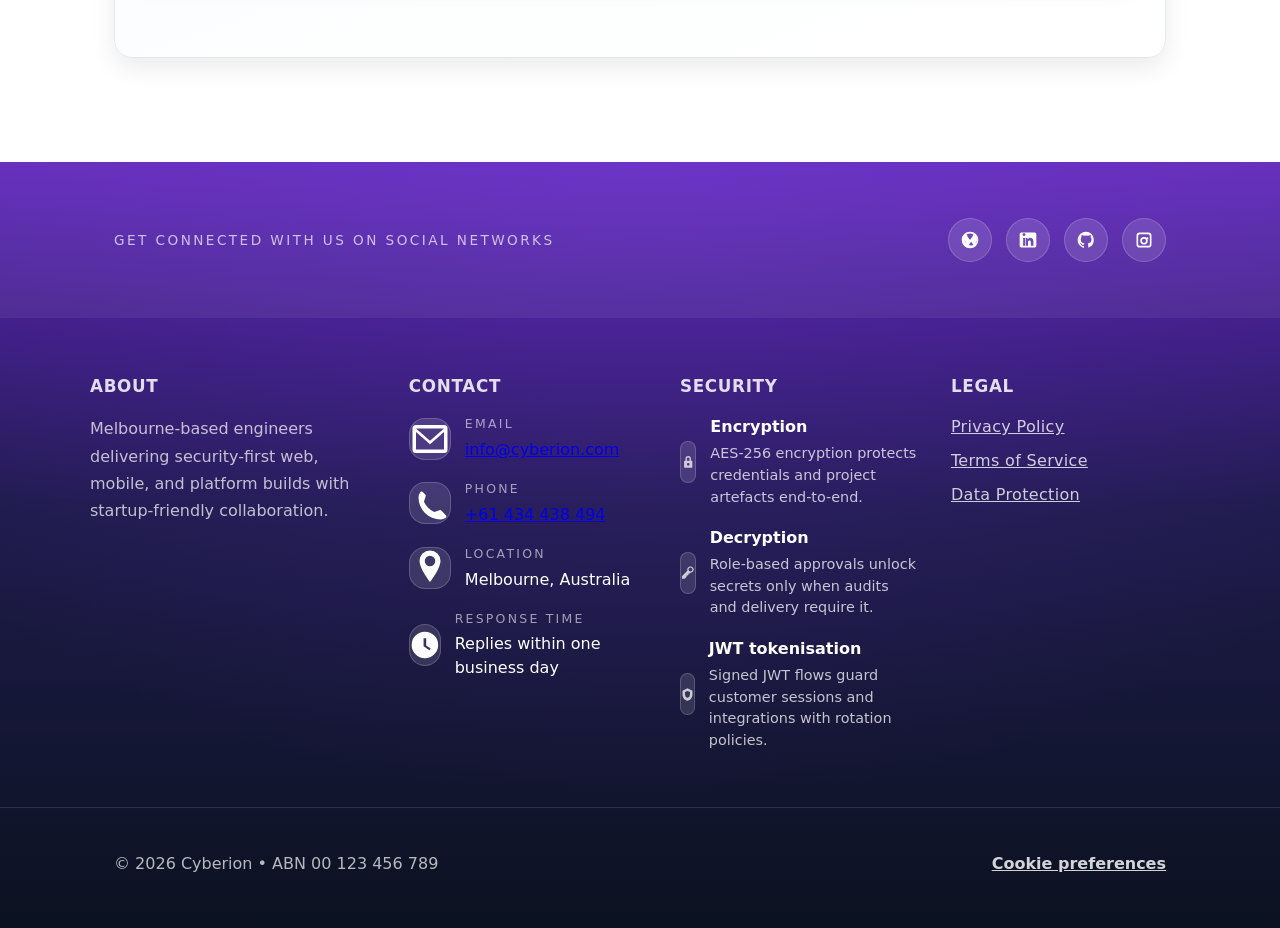
==== commit a8ca205e: "small fixes" ====
--- a/index.html
+++ b/index.html
@@ -3,7 +3,7 @@
   <head>
     <meta charset="utf-8" />
     <meta name="viewport" content="width=device-width, initial-scale=1" />
-    <title>Secure IT Developers</title>
+    <title>Cyberion</title>
     <meta name="description" content="" />
     <meta name="keywords" content="" />
     <link rel="canonical" href="#" />
@@ -27,7 +27,7 @@
   <body data-page="home">
     <div id="pageLoader" class="page-loader" aria-hidden="true">
       <div class="page-loader__spinner"></div>
-      <p>Loading Secure IT Developers…</p>
+      <p>Loading Cyberion…</p>
     </div>
     <header class="site-header" role="banner">
       <div class="container nav-wrap">
@@ -48,8 +48,19 @@
           <span class="nav-toggle__bar"></span>
           <span class="nav-toggle__bar"></span>
         </button>
-        <nav id="primaryNav" class="primary-nav" role="navigation" aria-label="Primary"></nav>
-        <nav id="mobileNav" class="mobile-nav" role="navigation" aria-label="Mobile" hidden></nav>
+        <nav
+          id="primaryNav"
+          class="primary-nav"
+          role="navigation"
+          aria-label="Primary"
+        ></nav>
+        <nav
+          id="mobileNav"
+          class="mobile-nav"
+          role="navigation"
+          aria-label="Mobile"
+          hidden
+        ></nav>
         <button
           id="themeToggle"
           class="btn btn-ghost"
@@ -58,7 +69,6 @@
         >
           🌓
         </button>
-
       </div>
     </header>
 
@@ -128,12 +138,7 @@
         <h2 id="homeContactHeading"></h2>
         <p id="contactCopy"></p>
         <ul id="homeContactPoints"></ul>
-        <form
-          id="contactForm"
-          class="form"
-          novalidate
-          data-form-key="contact"
-        >
+        <form id="contactForm" class="form" novalidate data-form-key="contact">
           <div class="form-row">
             <label for="name">Name</label>
             <input id="name" name="name" autocomplete="name" required />
@@ -162,7 +167,9 @@
     <footer class="site-footer">
       <div class="footer-top">
         <div class="container footer-top__content">
-          <p class="footer-top__lead">Get connected with us on social networks</p>
+          <p class="footer-top__lead">
+            Get connected with us on social networks
+          </p>
           <ul class="footer-social social" id="footerSocial"></ul>
         </div>
       </div>
@@ -187,7 +194,9 @@
       <div class="footer-bottom">
         <div class="container footer-bottom__content">
           <span id="footerLegal"></span>
-          <a href="#" id="openCookie" class="link" data-no-loader="true">Cookie preferences</a>
+          <a href="#" id="openCookie" class="link" data-no-loader="true"
+            >Cookie preferences</a
+          >
         </div>
       </div>
     </footer>
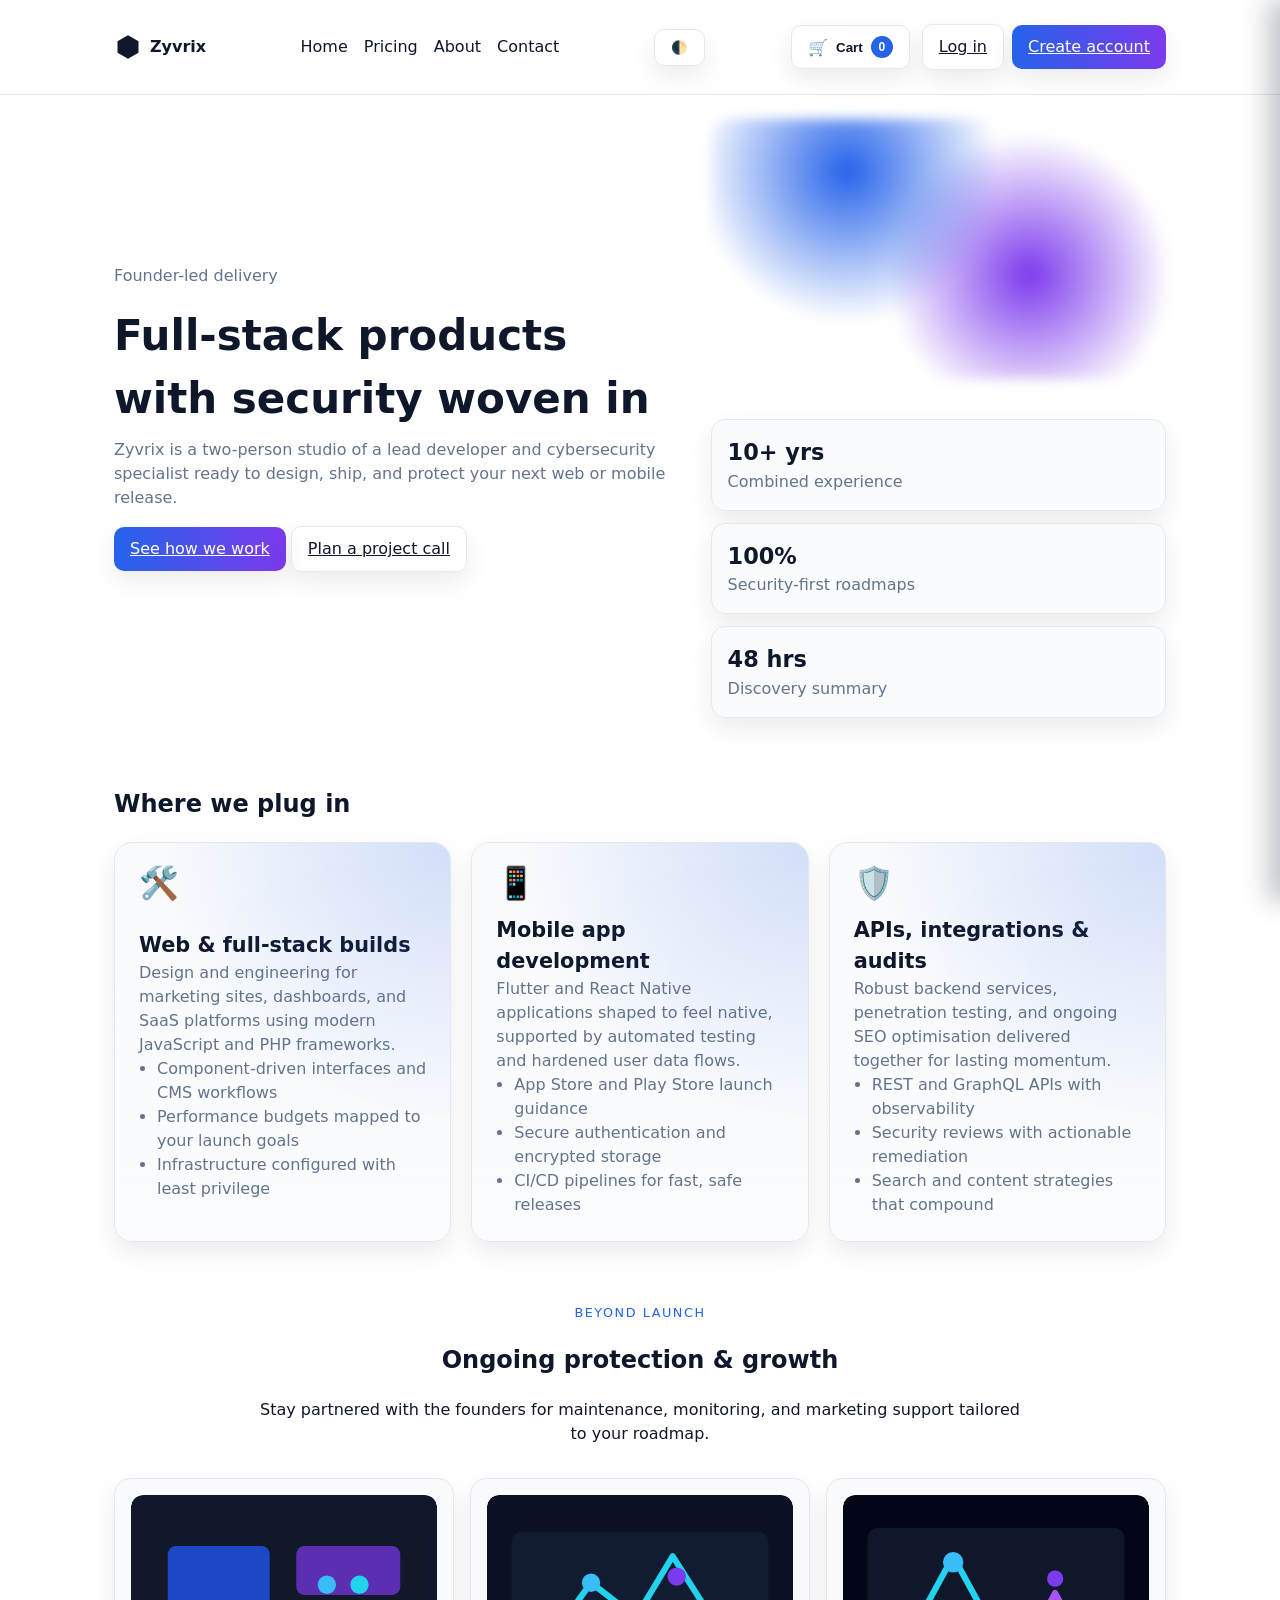
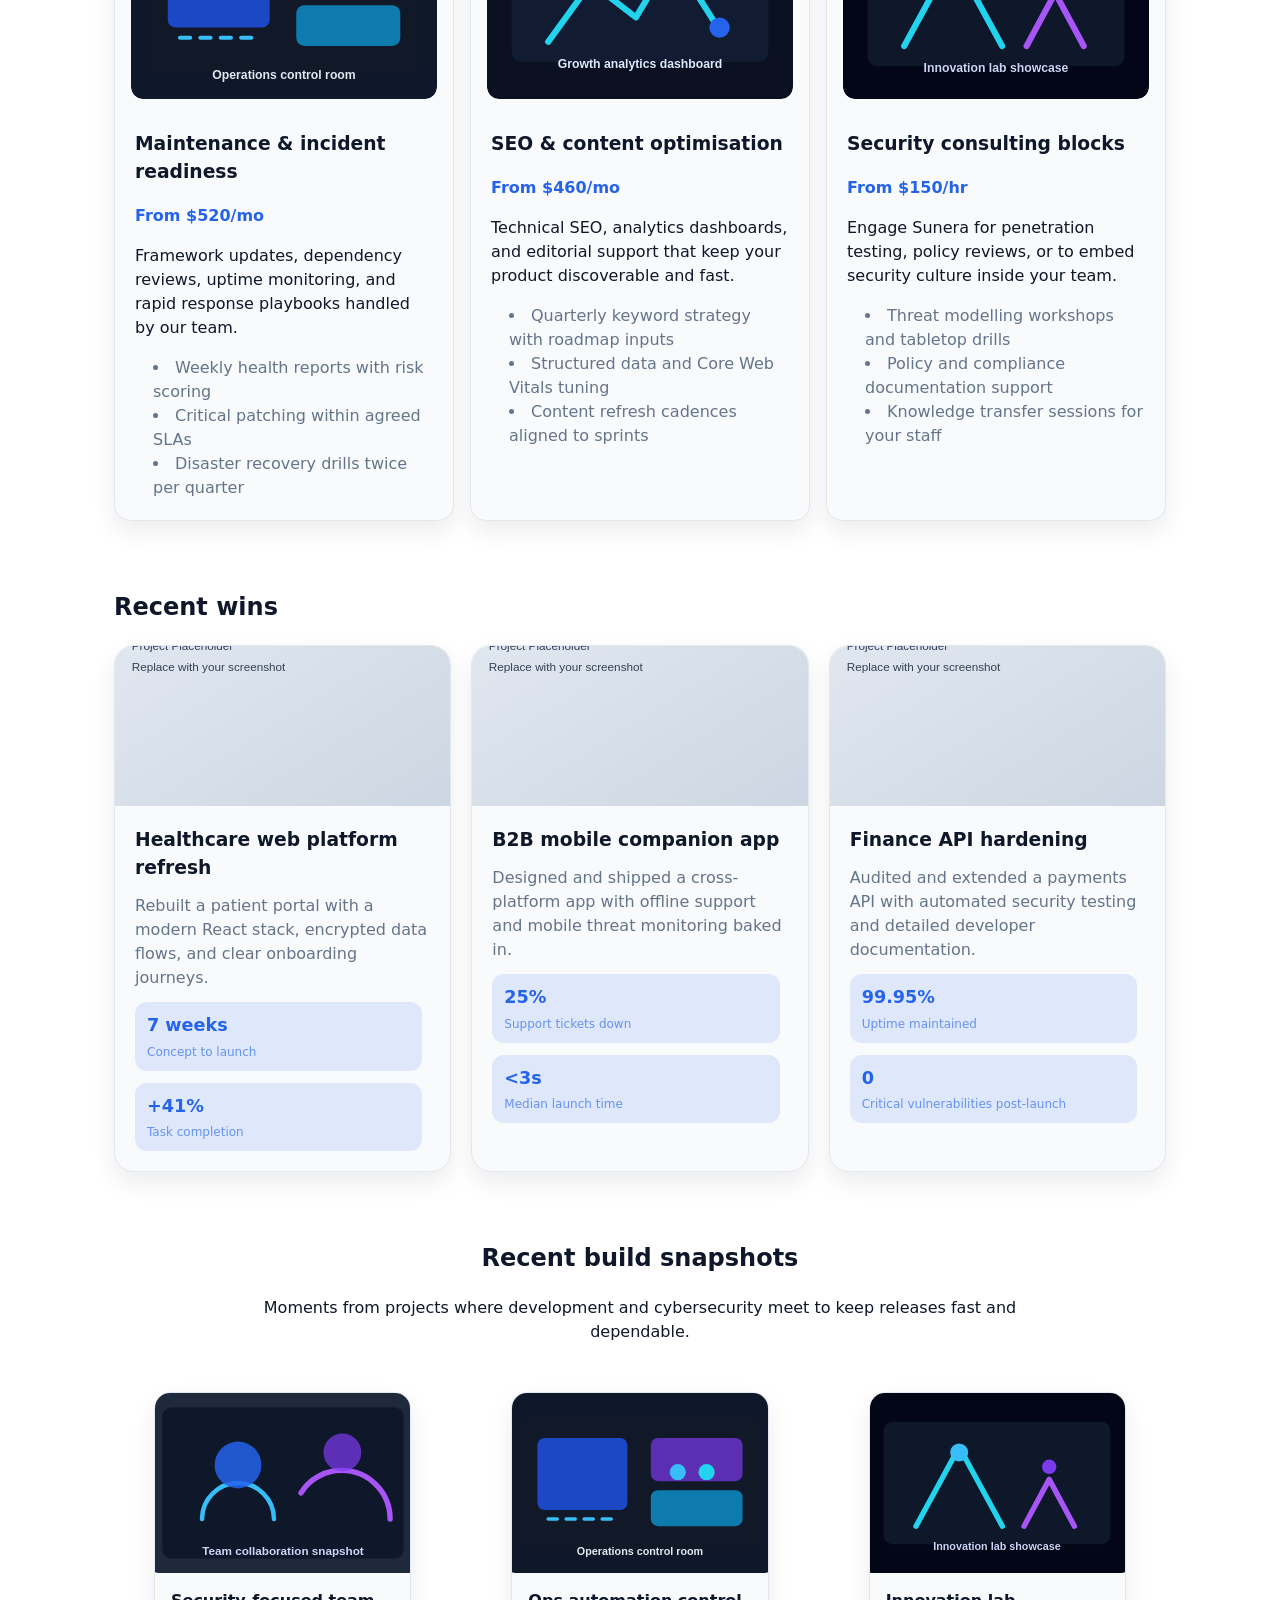
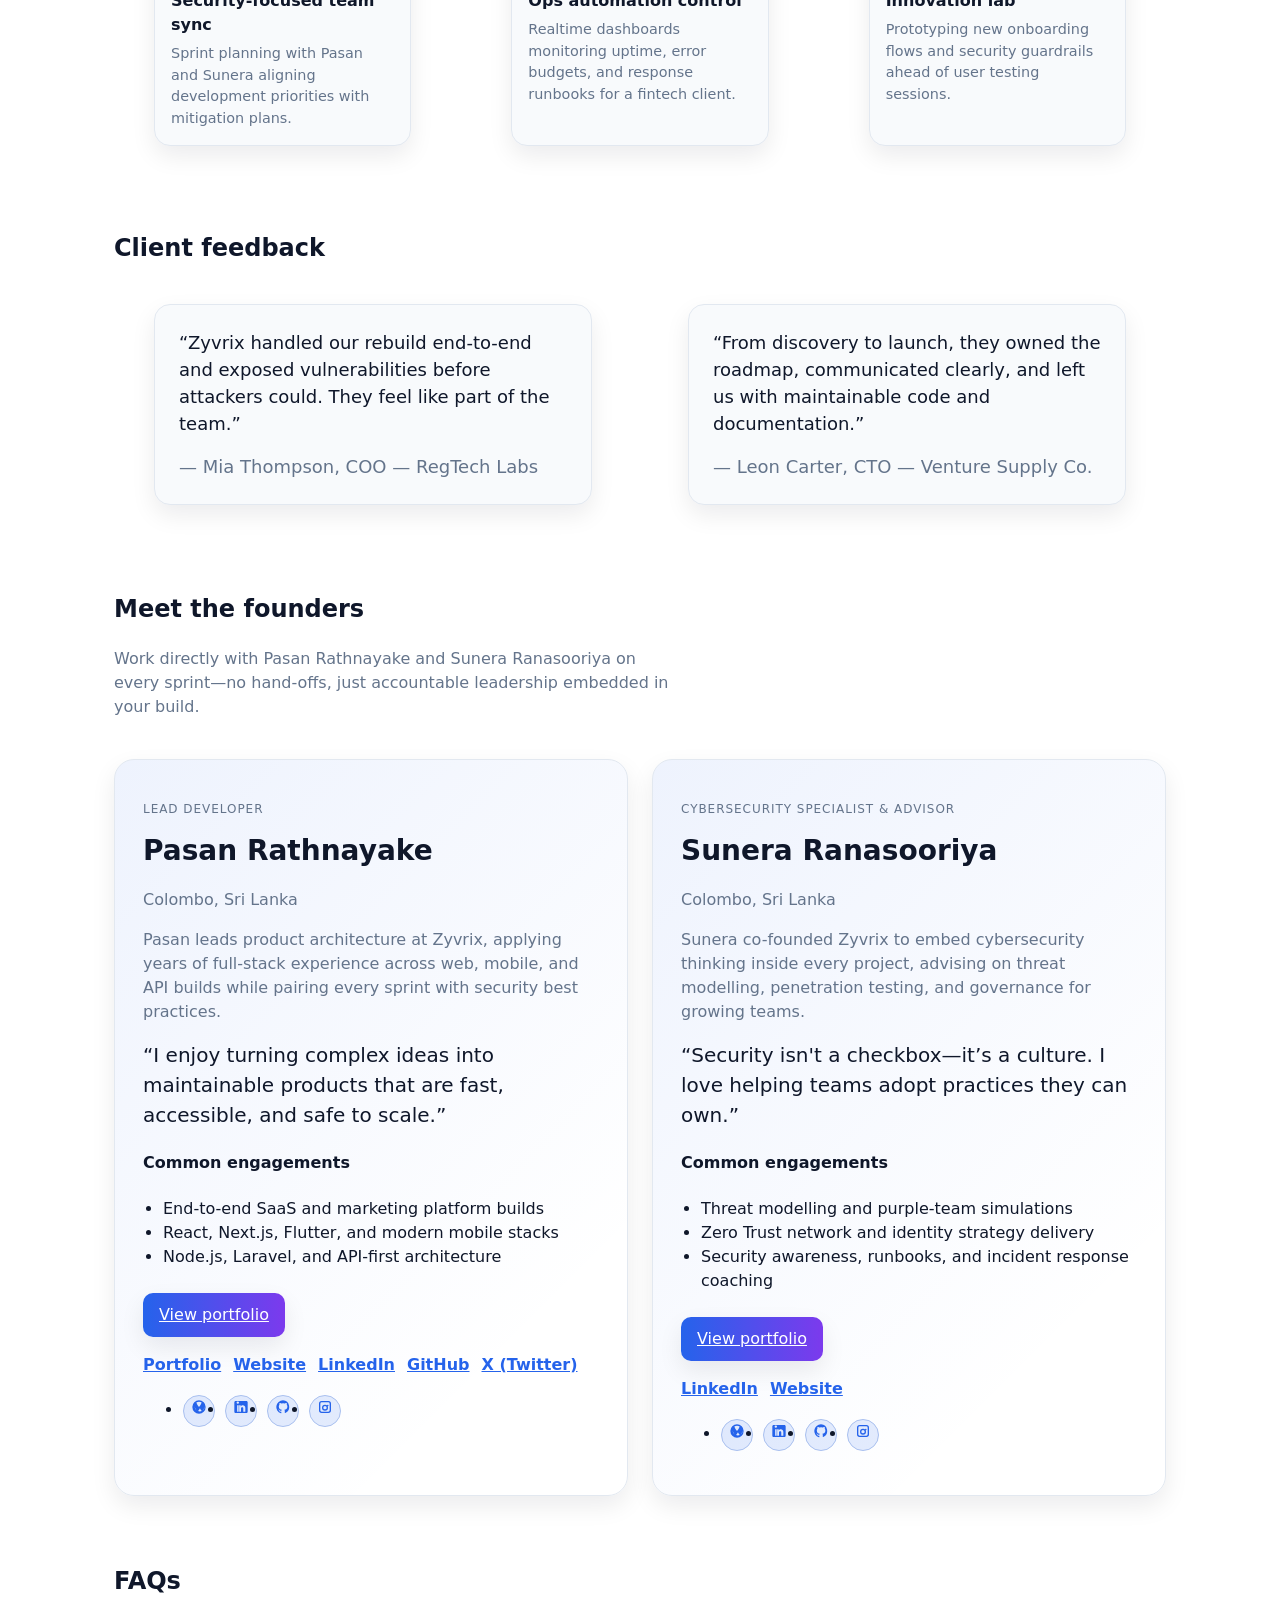
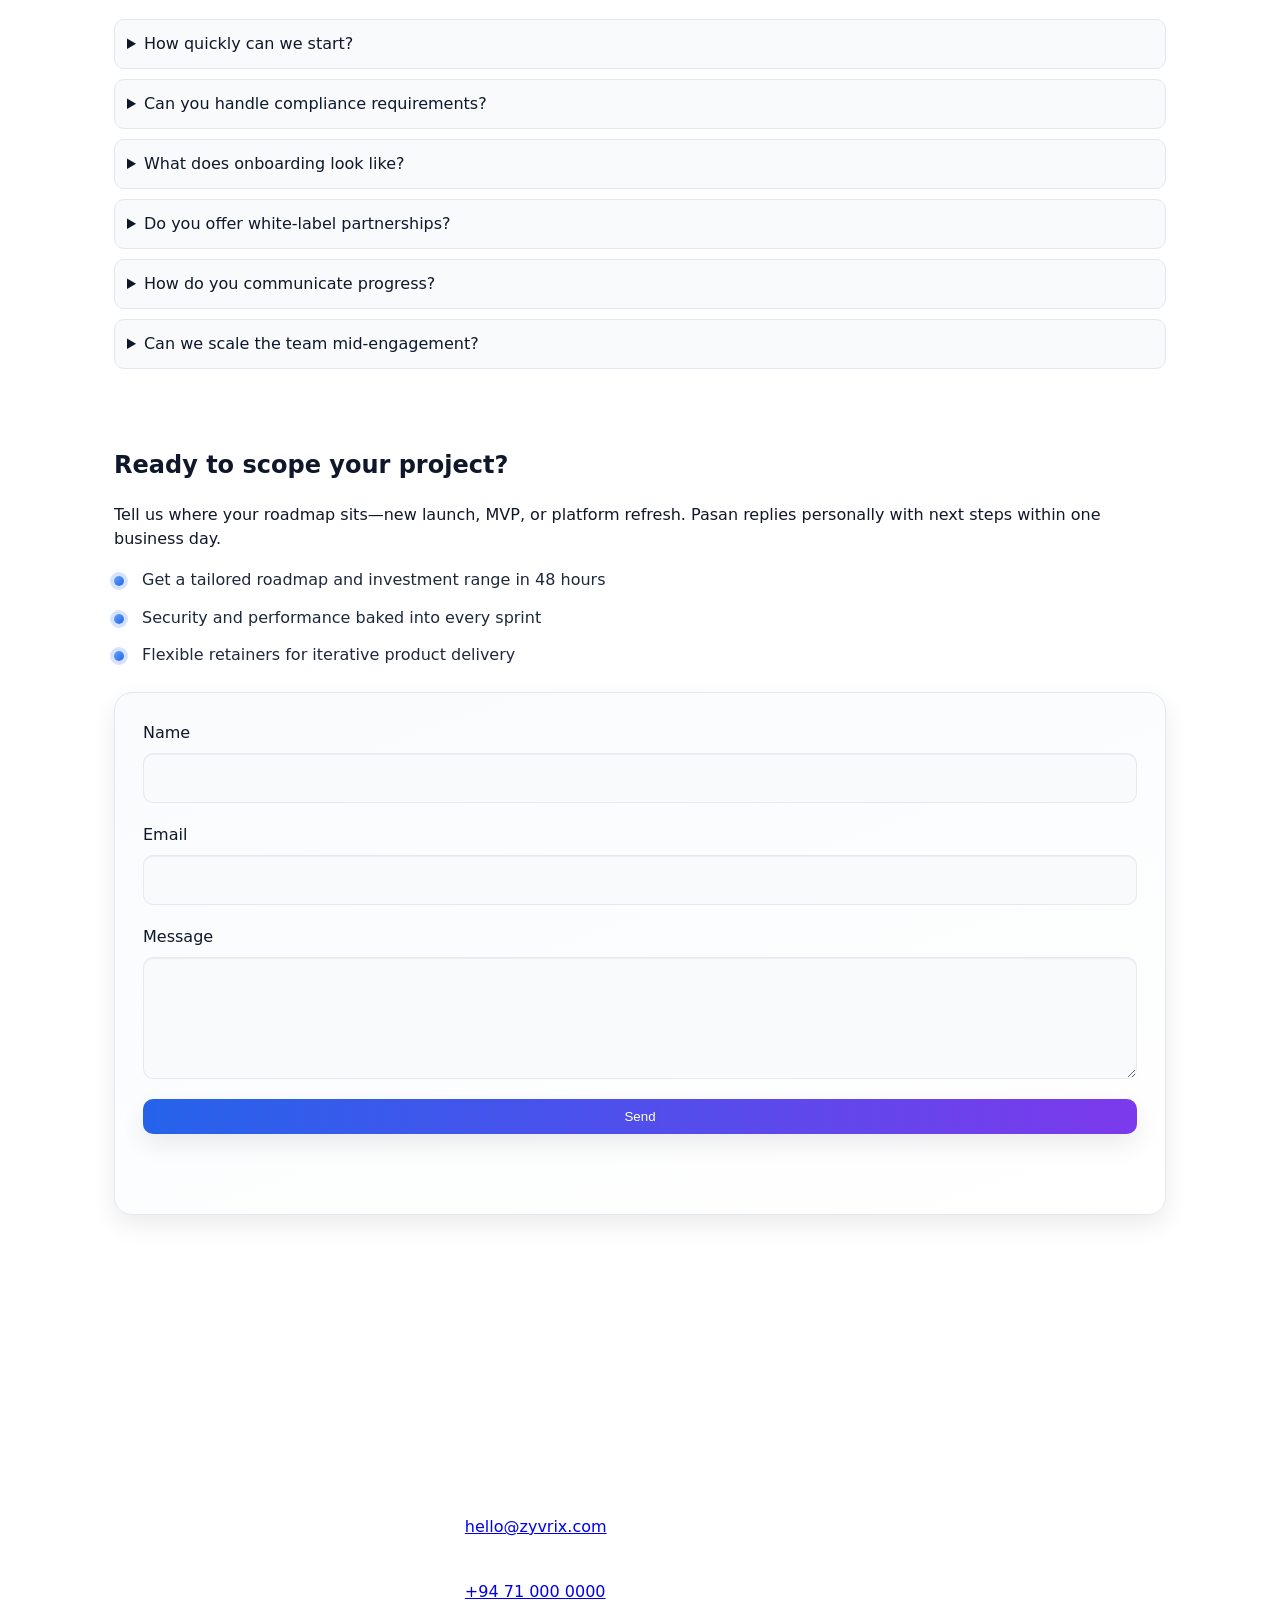
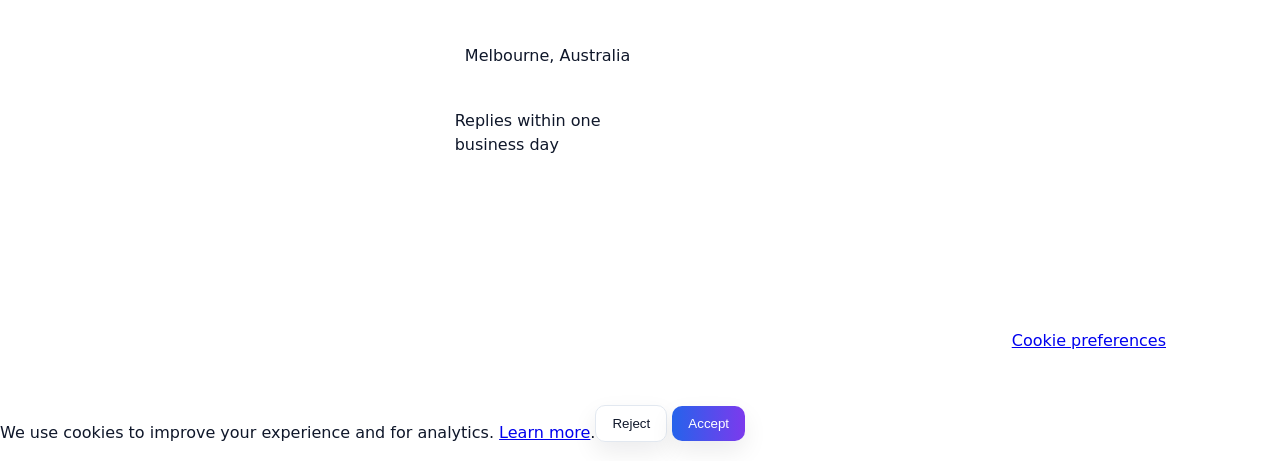
==== commit 5b4e1261: "Rebrand site content to Zyvrix" ====
--- a/index.html
+++ b/index.html
@@ -3,7 +3,7 @@
   <head>
     <meta charset="utf-8" />
     <meta name="viewport" content="width=device-width, initial-scale=1" />
-    <title>Cyberion</title>
+    <title>Zyvrix</title>
     <meta name="description" content="" />
     <meta name="keywords" content="" />
     <link rel="canonical" href="#" />
@@ -27,7 +27,7 @@
   <body data-page="home">
     <div id="pageLoader" class="page-loader" aria-hidden="true">
       <div class="page-loader__spinner"></div>
-      <p>Loading Cyberion…</p>
+      <p>Loading Zyvrix…</p>
     </div>
     <header class="site-header" role="banner">
       <div class="container nav-wrap">
